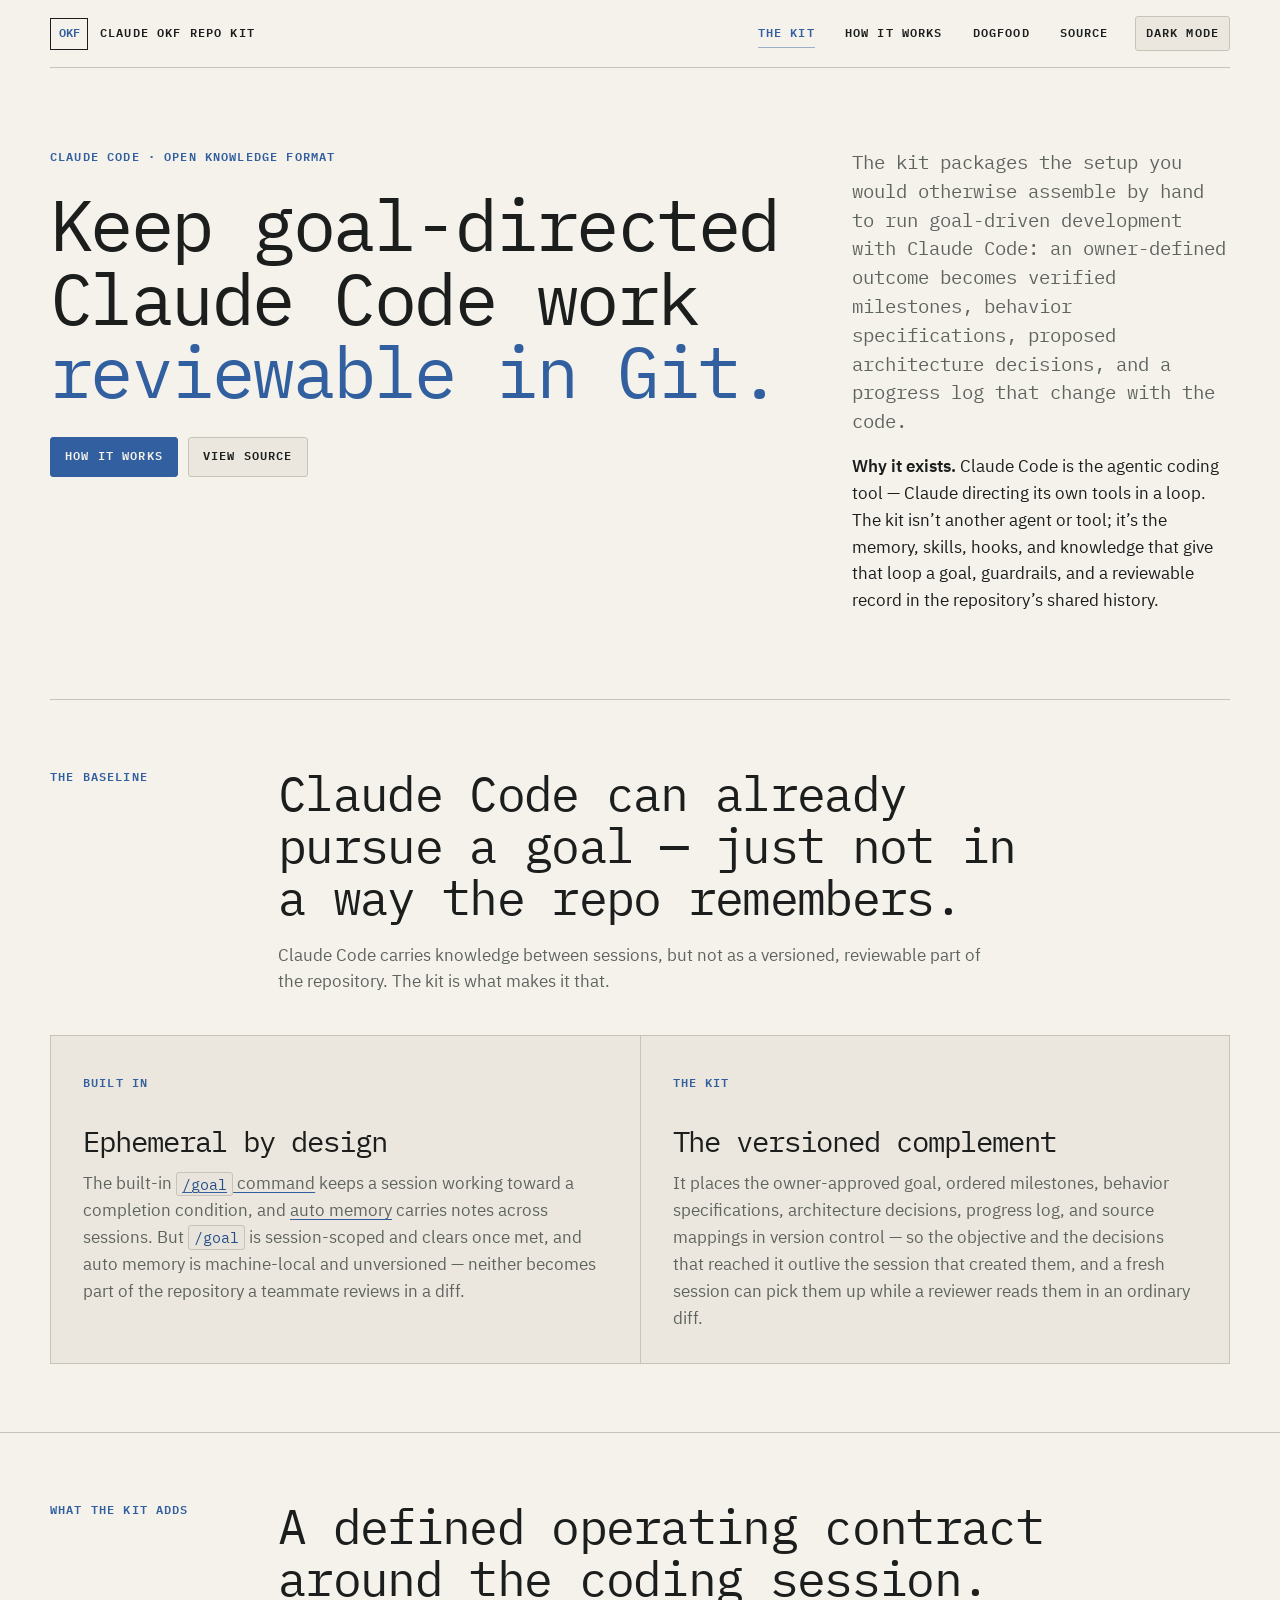
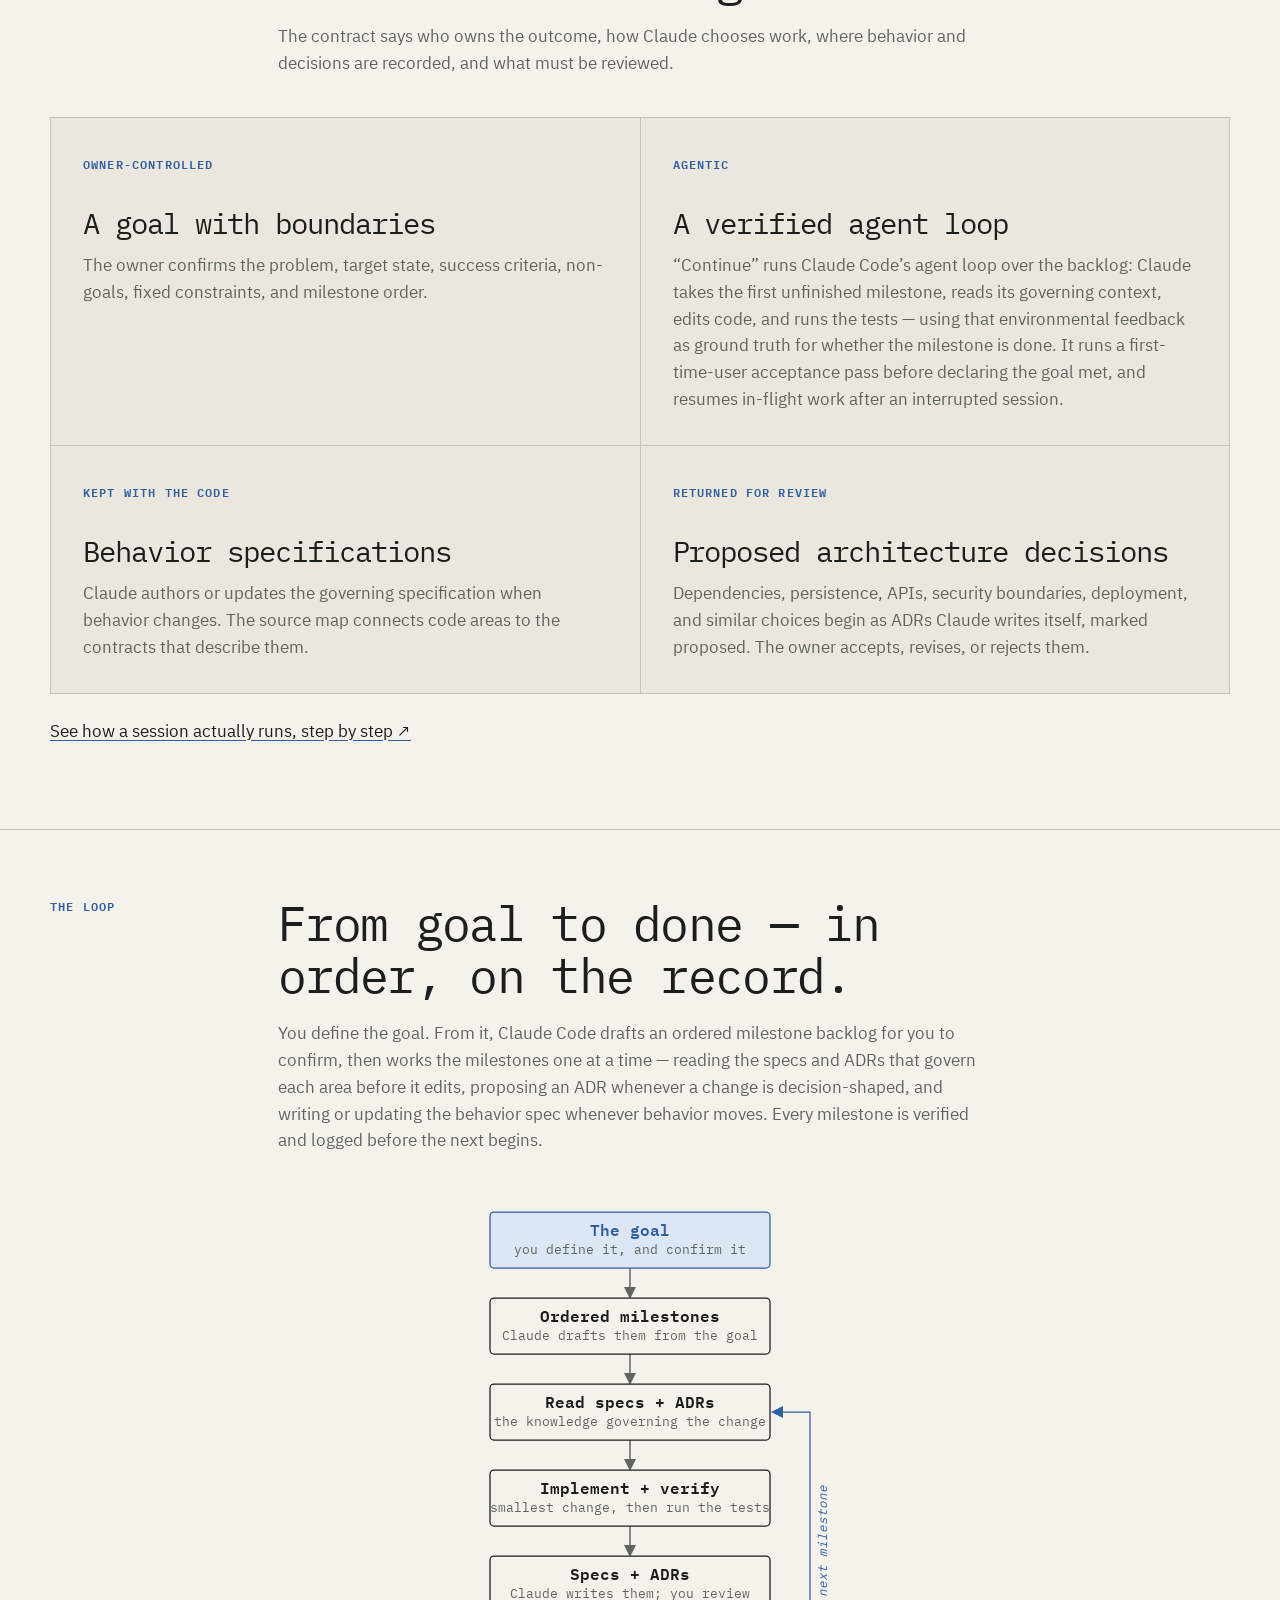
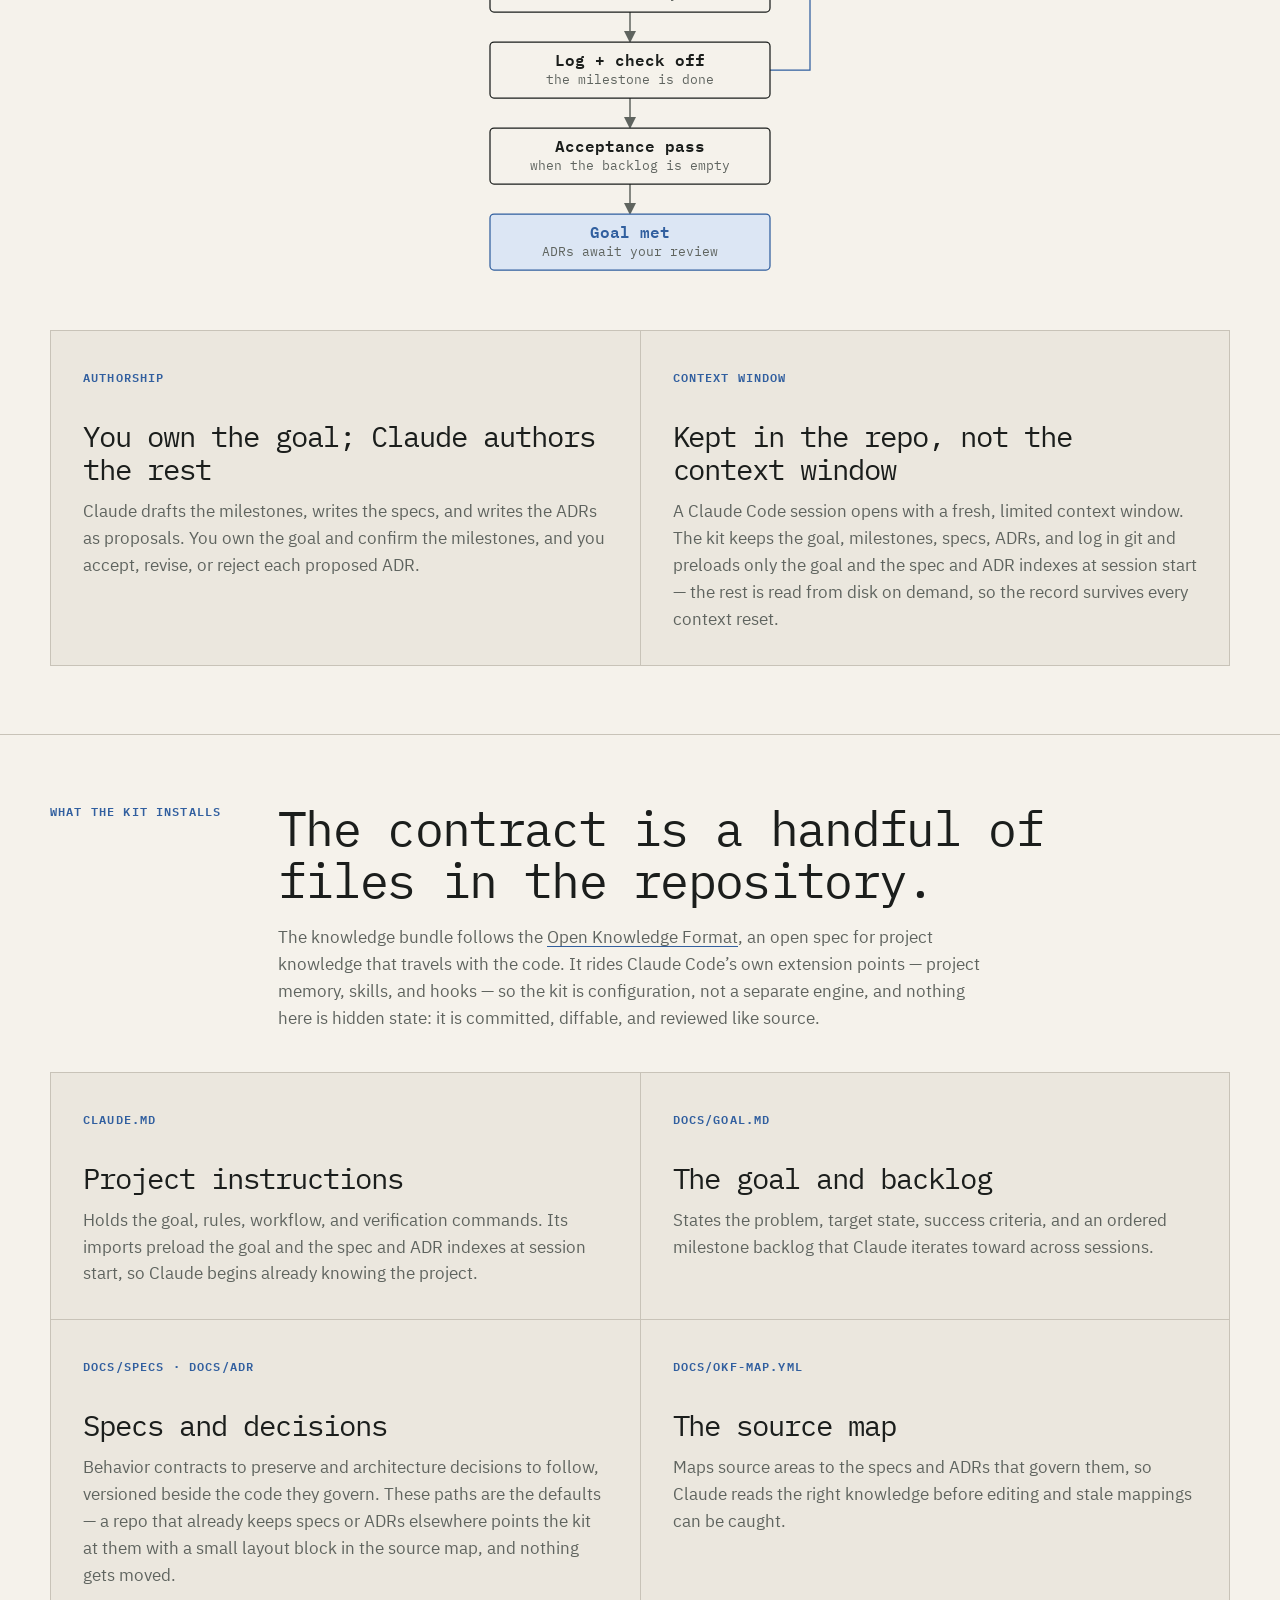
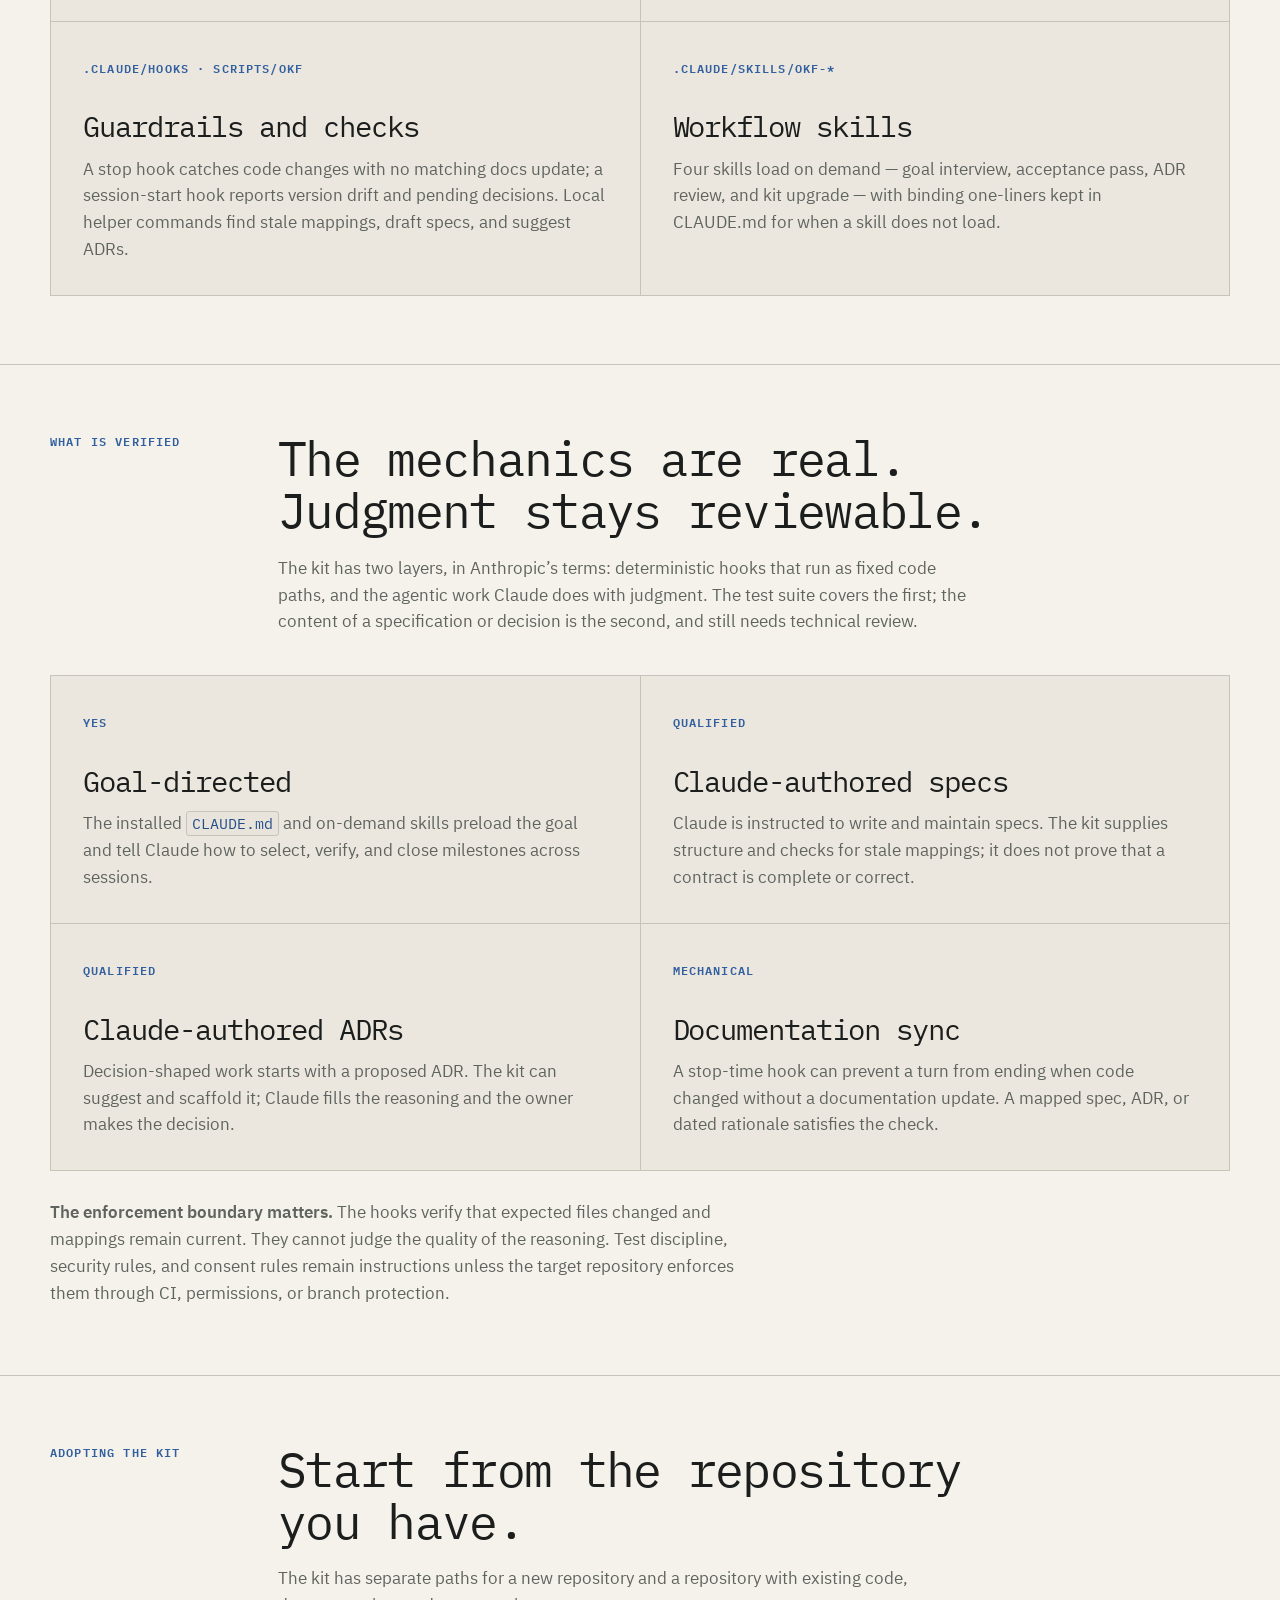
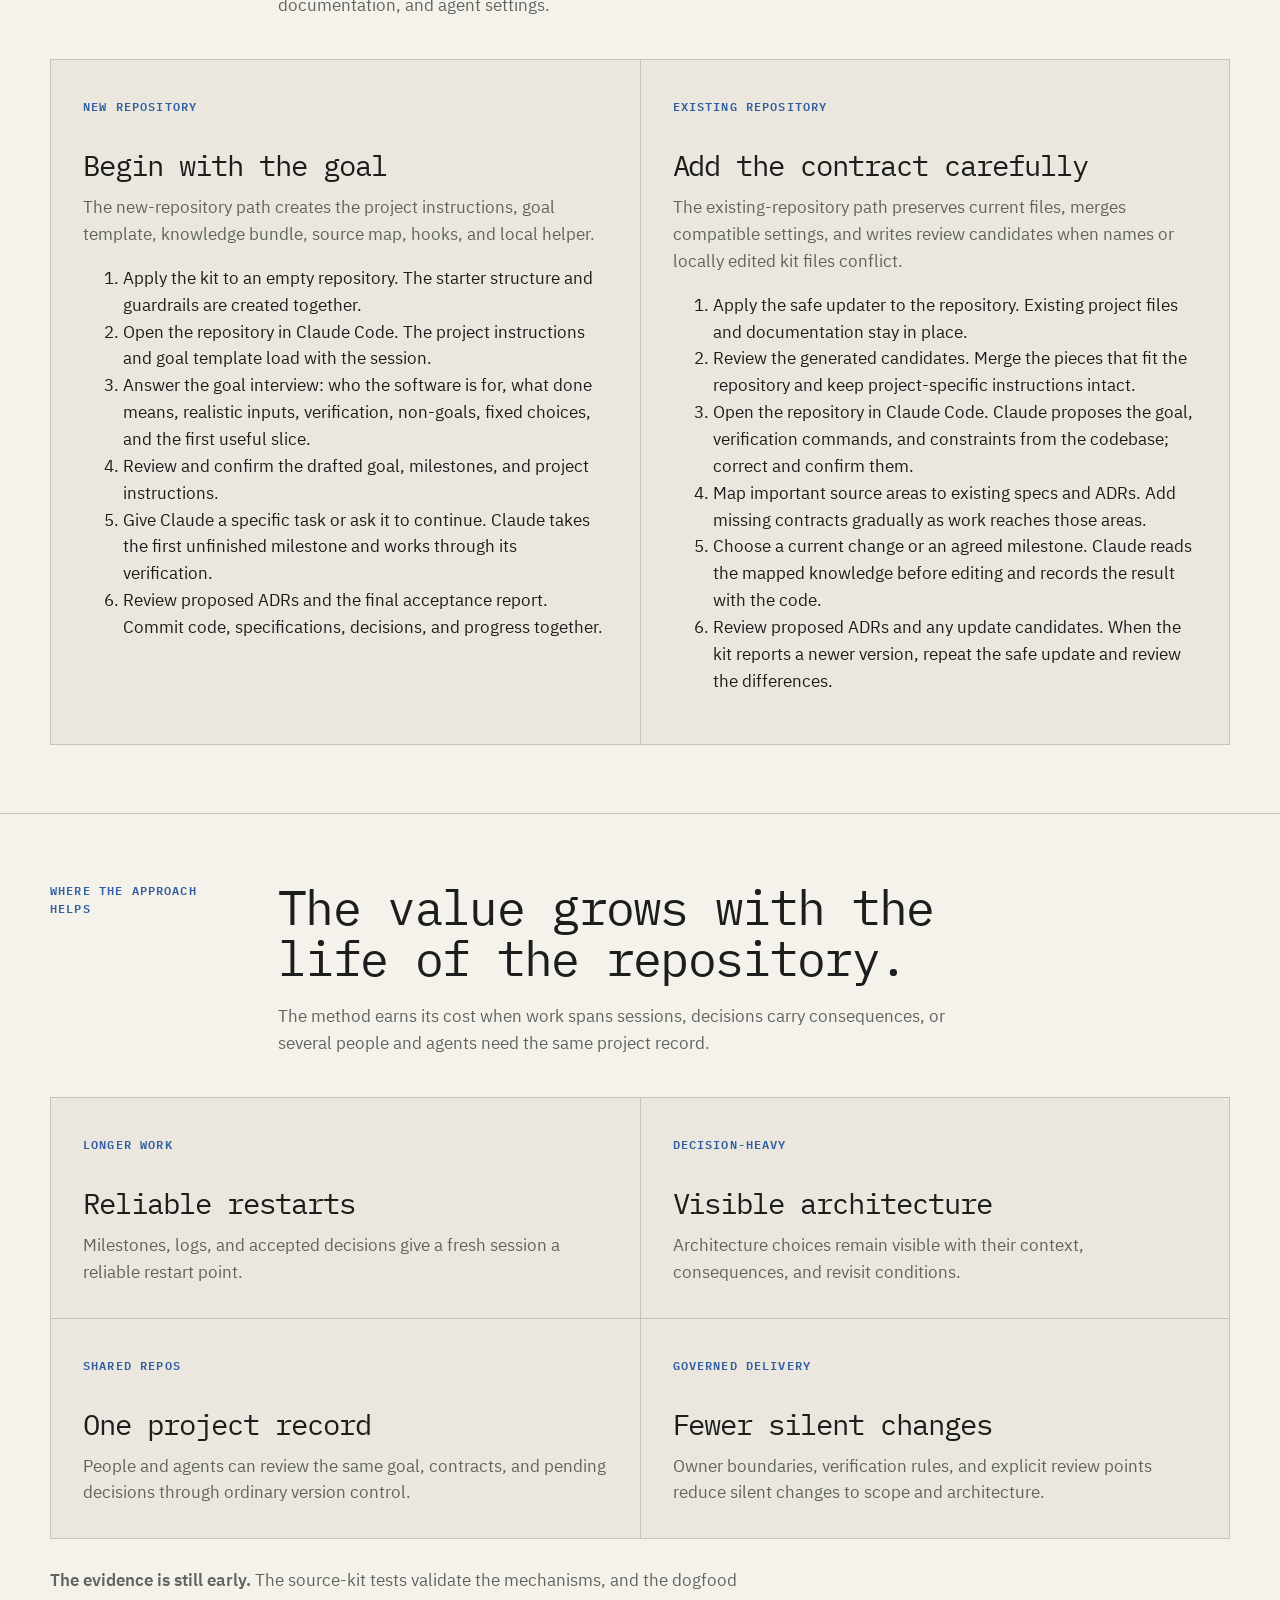
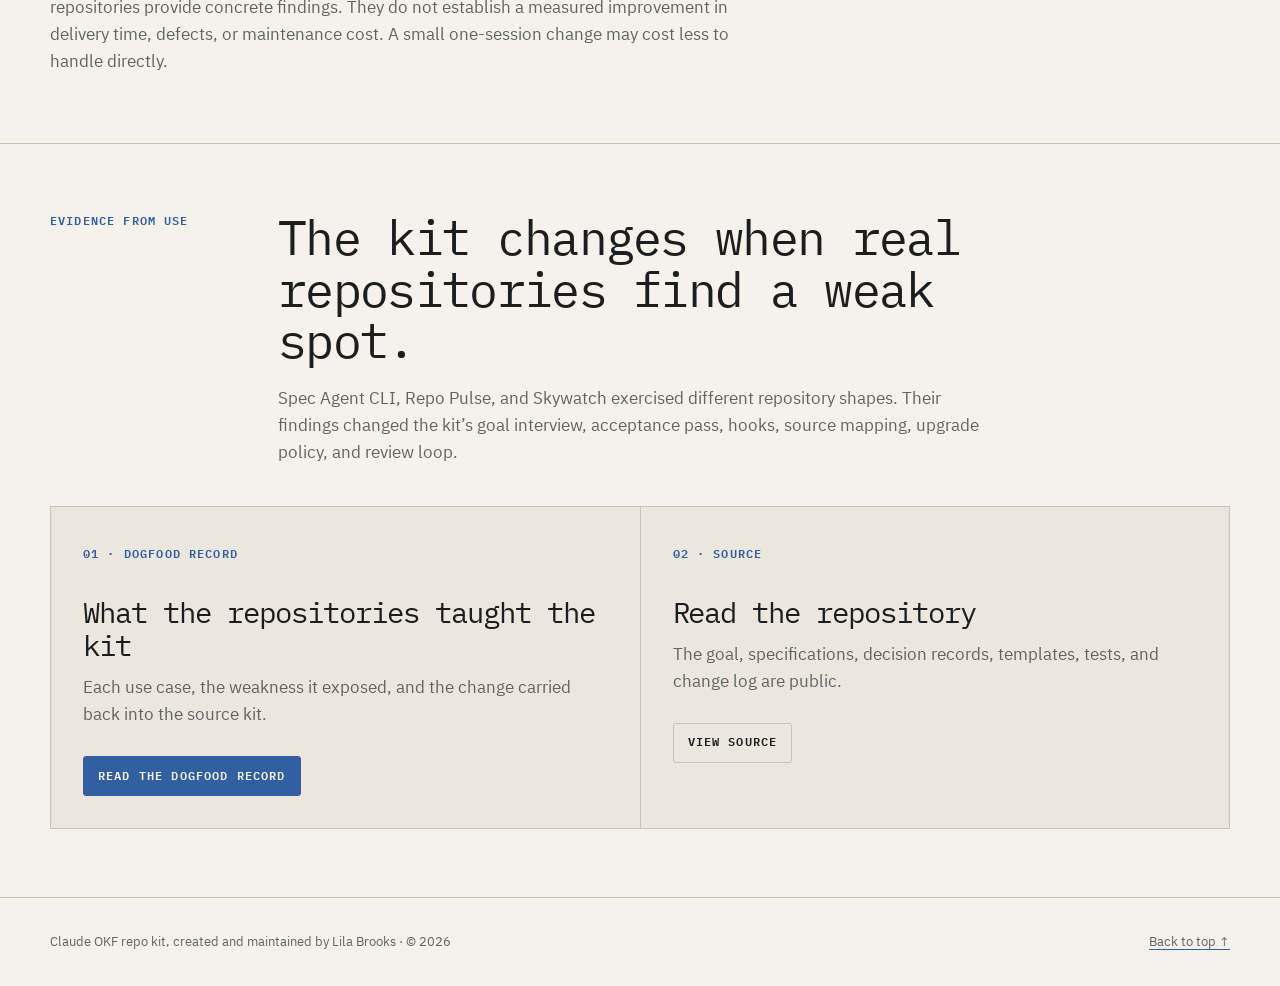
==== site/index.html @ ca5dad9b "Add brownfield layout tolerance and adoption (ADR 0018) Kit 0.2.0, from the AWS Alerting System dogf" ====
<!doctype html>
<html lang="en">
<head>
  <meta charset="utf-8">
  <meta name="viewport" content="width=device-width, initial-scale=1">
  <title>Claude OKF repo kit | Lila Brooks</title>
  <meta name="description" content="The Claude OKF repo kit, created by Lila Brooks, makes goal-directed and specification-governed AI-assisted development with Claude Code reviewable in Git.">
  <meta name="author" content="Lila Brooks">
  <link rel="canonical" href="https://lilabrooks.github.io/">
  <meta property="og:type" content="website">
  <meta property="og:site_name" content="Claude OKF repo kit">
  <meta property="og:title" content="Claude OKF repo kit | Lila Brooks">
  <meta property="og:description" content="Goal-directed and specification-governed AI-assisted development with Claude Code, made reviewable in Git.">
  <meta property="og:url" content="https://lilabrooks.github.io/">
  <meta property="og:image" content="https://lilabrooks.github.io/og.png">
  <meta property="og:image:type" content="image/png">
  <meta property="og:image:width" content="1200">
  <meta property="og:image:height" content="630">
  <meta property="og:image:alt" content="Claude OKF repo kit: Keep goal-directed Claude Code work reviewable in Git. Lila Brooks.">
  <meta name="twitter:card" content="summary_large_image">
  <meta name="twitter:title" content="Claude OKF repo kit | Lila Brooks">
  <meta name="twitter:description" content="Goal-directed and specification-governed AI-assisted development with Claude Code, made reviewable in Git.">
  <meta name="twitter:image" content="https://lilabrooks.github.io/og.png">
  <meta name="twitter:image:alt" content="Claude OKF repo kit: Keep goal-directed Claude Code work reviewable in Git. Lila Brooks.">
  <script type="application/ld+json">
  {
    "@context": "https://schema.org",
    "@graph": [
      {
        "@type": "Person",
        "@id": "https://lilabrooks.github.io/#lila-brooks",
        "name": "Lila Brooks",
        "url": "https://lilabrooks.github.io/",
        "sameAs": "https://github.com/lilabrooks"
      },
      {
        "@type": "WebSite",
        "@id": "https://lilabrooks.github.io/#website",
        "url": "https://lilabrooks.github.io/",
        "name": "Claude OKF repo kit",
        "description": "An explanation of the intent, mechanisms, and evidence behind the Claude OKF repo kit.",
        "author": { "@id": "https://lilabrooks.github.io/#lila-brooks" },
        "creator": { "@id": "https://lilabrooks.github.io/#lila-brooks" },
        "copyrightHolder": { "@id": "https://lilabrooks.github.io/#lila-brooks" },
        "inLanguage": "en"
      },
      {
        "@type": "WebPage",
        "@id": "https://lilabrooks.github.io/#webpage",
        "url": "https://lilabrooks.github.io/",
        "name": "Claude OKF repo kit | Lila Brooks",
        "description": "The Claude OKF repo kit makes goal-directed and specification-governed AI-assisted development with Claude Code reviewable in Git.",
        "isPartOf": { "@id": "https://lilabrooks.github.io/#website" },
        "mainEntity": { "@id": "https://lilabrooks.github.io/#claude-okf-repo-kit" },
        "author": { "@id": "https://lilabrooks.github.io/#lila-brooks" },
        "image": "https://lilabrooks.github.io/og.png",
        "inLanguage": "en"
      },
      {
        "@type": "SoftwareSourceCode",
        "@id": "https://lilabrooks.github.io/#claude-okf-repo-kit",
        "name": "Claude OKF repo kit",
        "description": "A repository kit that keeps goal-directed Claude Code work reviewable in Git through explicit outcomes, behavior specifications, proposed architecture decisions, verification, and a progress record.",
        "url": "https://lilabrooks.github.io/",
        "codeRepository": "https://github.com/lilabrooks/claude-okf-repo-kit",
        "mainEntityOfPage": { "@id": "https://lilabrooks.github.io/#webpage" },
        "author": { "@id": "https://lilabrooks.github.io/#lila-brooks" },
        "creator": { "@id": "https://lilabrooks.github.io/#lila-brooks" },
        "maintainer": { "@id": "https://lilabrooks.github.io/#lila-brooks" },
        "copyrightHolder": { "@id": "https://lilabrooks.github.io/#lila-brooks" },
        "keywords": [
          "Claude Code",
          "goal-directed software development",
          "behavior specifications",
          "architecture decision records",
          "AI-assisted software development",
          "Open Knowledge Format"
        ]
      }
    ]
  }
  </script>
  <link rel="icon" href="favicon.svg" type="image/svg+xml">
  <link rel="stylesheet" href="compact-theme.css">
  <script src="compact-theme.js" defer></script>
</head>
<body>
  <a class="compact-skip-link" href="#content">Skip to content</a>
  <header class="compact-header compact-shell">
    <a class="compact-brand" href="./" aria-label="Claude OKF repo kit, home">
      <span class="compact-brand-mark">OKF</span>
      <span>Claude OKF repo kit</span>
    </a>
    <div class="compact-header-actions">
      <nav class="compact-nav" aria-label="Primary navigation">
        <a href="./" aria-current="page">The kit</a>
        <a href="how-it-works/">How it works</a>
        <a href="dogfood/">Dogfood</a>
        <a href="https://github.com/lilabrooks/claude-okf-repo-kit">Source</a>
      </nav>
      <button class="compact-theme-toggle" type="button" data-theme-toggle hidden>Theme</button>
    </div>
  </header>

  <main id="content">
    <div class="compact-hero compact-shell">
      <div>
        <p class="compact-eyebrow">Claude Code · Open Knowledge Format</p>
        <h1 class="compact-title">Keep goal-directed Claude Code work <em>reviewable in Git.</em></h1>
        <div class="compact-actions">
          <a class="compact-button compact-button-primary" href="how-it-works/">How it works</a>
          <a class="compact-button" href="https://github.com/lilabrooks/claude-okf-repo-kit">View source</a>
        </div>
      </div>
      <div>
        <p class="compact-lede">The kit packages the setup you would otherwise assemble by hand to run goal-driven development with Claude Code: an owner-defined outcome becomes verified milestones, behavior specifications, proposed architecture decisions, and a progress log that change with the code.</p>
        <p><strong>Why it exists.</strong> Claude Code is the agentic coding tool — Claude directing its own tools in a loop. The kit isn’t another agent or tool; it’s the memory, skills, hooks, and knowledge that give that loop a goal, guardrails, and a reviewable record in the repository’s shared history.</p>
      </div>
    </div>

    <section class="compact-section" aria-labelledby="baseline-title">
      <div class="compact-shell">
        <div class="compact-section-head">
          <p class="compact-eyebrow">The baseline</p>
          <div>
            <h2 class="compact-section-title" id="baseline-title">Claude Code can already pursue a goal — just not in a way the repo remembers.</h2>
            <p class="compact-section-copy">Claude Code carries knowledge between sessions, but not as a versioned, reviewable part of the repository. The kit is what makes it that.</p>
          </div>
        </div>
        <div class="compact-grid">
          <article class="compact-card">
            <span class="compact-tag">Built in</span>
            <h3 class="compact-card-title">Ephemeral by design</h3>
            <p>The built-in <a href="https://code.claude.com/docs/en/goal"><code>/goal</code> command</a> keeps a session working toward a completion condition, and <a href="https://code.claude.com/docs/en/memory">auto memory</a> carries notes across sessions. But <code>/goal</code> is session-scoped and clears once met, and auto memory is machine-local and unversioned — neither becomes part of the repository a teammate reviews in a diff.</p>
          </article>
          <article class="compact-card">
            <span class="compact-tag">The kit</span>
            <h3 class="compact-card-title">The versioned complement</h3>
            <p>It places the owner-approved goal, ordered milestones, behavior specifications, architecture decisions, progress log, and source mappings in version control — so the objective and the decisions that reached it outlive the session that created them, and a fresh session can pick them up while a reviewer reads them in an ordinary diff.</p>
          </article>
        </div>
      </div>
    </section>

    <section class="compact-section" aria-labelledby="contract-title">
      <div class="compact-shell">
        <div class="compact-section-head">
          <p class="compact-eyebrow">What the kit adds</p>
          <div>
            <h2 class="compact-section-title" id="contract-title">A defined operating contract around the coding session.</h2>
            <p class="compact-section-copy">The contract says who owns the outcome, how Claude chooses work, where behavior and decisions are recorded, and what must be reviewed.</p>
          </div>
        </div>
        <div class="compact-grid">
          <article class="compact-card">
            <span class="compact-tag">Owner-controlled</span>
            <h3 class="compact-card-title">A goal with boundaries</h3>
            <p>The owner confirms the problem, target state, success criteria, non-goals, fixed constraints, and milestone order.</p>
          </article>
          <article class="compact-card">
            <span class="compact-tag">Agentic</span>
            <h3 class="compact-card-title">A verified agent loop</h3>
            <p>“Continue” runs Claude Code’s agent loop over the backlog: Claude takes the first unfinished milestone, reads its governing context, edits code, and runs the tests — using that environmental feedback as ground truth for whether the milestone is done. It runs a first-time-user acceptance pass before declaring the goal met, and resumes in-flight work after an interrupted session.</p>
          </article>
          <article class="compact-card">
            <span class="compact-tag">Kept with the code</span>
            <h3 class="compact-card-title">Behavior specifications</h3>
            <p>Claude authors or updates the governing specification when behavior changes. The source map connects code areas to the contracts that describe them.</p>
          </article>
          <article class="compact-card">
            <span class="compact-tag">Returned for review</span>
            <h3 class="compact-card-title">Proposed architecture decisions</h3>
            <p>Dependencies, persistence, APIs, security boundaries, deployment, and similar choices begin as ADRs Claude writes itself, marked proposed. The owner accepts, revises, or rejects them.</p>
          </article>
        </div>
        <p style="margin-top:24px;"><a href="how-it-works/">See how a session actually runs, step by step ↗</a></p>
      </div>
    </section>

    <section class="compact-section" aria-labelledby="flow-title">
      <div class="compact-shell">
        <div class="compact-section-head">
          <p class="compact-eyebrow">The loop</p>
          <div>
            <h2 class="compact-section-title" id="flow-title">From goal to done — in order, on the record.</h2>
            <p class="compact-section-copy">You define the goal. From it, Claude Code drafts an ordered milestone backlog for you to confirm, then works the milestones one at a time — reading the specs and ADRs that govern each area before it edits, proposing an ADR whenever a change is decision-shaped, and writing or updating the behavior spec whenever behavior moves. Every milestone is verified and logged before the next begins.</p>
          </div>
        </div>
        <figure style="max-width:600px;margin:0 auto;overflow-x:auto;">
          <svg viewBox="0 0 600 700" role="img" aria-labelledby="flow-svg-title flow-svg-desc" style="width:100%;height:auto;display:block;">
            <title id="flow-svg-title">The kit's goal-to-done loop</title>
            <desc id="flow-svg-desc">The owner defines the goal; Claude Code drafts ordered milestones, then loops per milestone — read the governing specs and ADRs, implement and verify, update specs and propose ADRs, log and check off — repeating until the backlog is empty, then runs an acceptance pass and reports the goal met with proposed ADRs listed for review.</desc>
            <style>
              .fl-n { fill: var(--compact-bg); stroke: var(--compact-text); stroke-width: 1.25; }
              .fl-a { fill: var(--compact-accent-soft); stroke: var(--compact-accent); stroke-width: 1.25; }
              .fl-t { fill: var(--compact-text); font-family: var(--compact-mono); font-size: 16px; font-weight: 600; text-anchor: middle; }
              .fl-ta { fill: var(--compact-accent); font-family: var(--compact-mono); font-size: 16px; font-weight: 600; text-anchor: middle; }
              .fl-s { fill: var(--compact-muted); font-family: var(--compact-mono); font-size: 12.5px; text-anchor: middle; }
              .fl-ar { stroke: var(--compact-muted); stroke-width: 1.5; fill: none; }
              .fl-lp { stroke: var(--compact-accent); stroke-width: 1.25; fill: none; }
              .fl-ll { fill: var(--compact-accent); font-family: var(--compact-mono); font-size: 12.5px; font-style: italic; text-anchor: middle; }
            </style>
            <defs>
              <marker id="fl-ah" markerUnits="userSpaceOnUse" markerWidth="12" markerHeight="12" refX="9" refY="6" orient="auto"><path d="M0,0 L12,6 L0,12 Z" fill="var(--compact-muted)"/></marker>
              <marker id="fl-ahc" markerUnits="userSpaceOnUse" markerWidth="12" markerHeight="12" refX="9" refY="6" orient="auto"><path d="M0,0 L12,6 L0,12 Z" fill="var(--compact-accent)"/></marker>
            </defs>
            <line class="fl-ar" x1="290" y1="74" x2="290" y2="102" marker-end="url(#fl-ah)"/>
            <line class="fl-ar" x1="290" y1="160" x2="290" y2="188" marker-end="url(#fl-ah)"/>
            <line class="fl-ar" x1="290" y1="246" x2="290" y2="274" marker-end="url(#fl-ah)"/>
            <line class="fl-ar" x1="290" y1="332" x2="290" y2="360" marker-end="url(#fl-ah)"/>
            <line class="fl-ar" x1="290" y1="418" x2="290" y2="446" marker-end="url(#fl-ah)"/>
            <line class="fl-ar" x1="290" y1="504" x2="290" y2="532" marker-end="url(#fl-ah)"/>
            <line class="fl-ar" x1="290" y1="590" x2="290" y2="618" marker-end="url(#fl-ah)"/>
            <path class="fl-lp" d="M430,476 H470 V218 H434" marker-end="url(#fl-ahc)"/>
            <text class="fl-ll" x="487" y="347" transform="rotate(-90 487 347)">next milestone</text>
            <rect class="fl-a" x="150" y="18" width="280" height="56" rx="4"/>
            <text class="fl-ta" x="290" y="42">The goal</text>
            <text class="fl-s" x="290" y="60">you define it, and confirm it</text>
            <rect class="fl-n" x="150" y="104" width="280" height="56" rx="4"/>
            <text class="fl-t" x="290" y="128">Ordered milestones</text>
            <text class="fl-s" x="290" y="146">Claude drafts them from the goal</text>
            <rect class="fl-n" x="150" y="190" width="280" height="56" rx="4"/>
            <text class="fl-t" x="290" y="214">Read specs + ADRs</text>
            <text class="fl-s" x="290" y="232">the knowledge governing the change</text>
            <rect class="fl-n" x="150" y="276" width="280" height="56" rx="4"/>
            <text class="fl-t" x="290" y="300">Implement + verify</text>
            <text class="fl-s" x="290" y="318">smallest change, then run the tests</text>
            <rect class="fl-n" x="150" y="362" width="280" height="56" rx="4"/>
            <text class="fl-t" x="290" y="386">Specs + ADRs</text>
            <text class="fl-s" x="290" y="404">Claude writes them; you review</text>
            <rect class="fl-n" x="150" y="448" width="280" height="56" rx="4"/>
            <text class="fl-t" x="290" y="472">Log + check off</text>
            <text class="fl-s" x="290" y="490">the milestone is done</text>
            <rect class="fl-n" x="150" y="534" width="280" height="56" rx="4"/>
            <text class="fl-t" x="290" y="558">Acceptance pass</text>
            <text class="fl-s" x="290" y="576">when the backlog is empty</text>
            <rect class="fl-a" x="150" y="620" width="280" height="56" rx="4"/>
            <text class="fl-ta" x="290" y="644">Goal met</text>
            <text class="fl-s" x="290" y="662">ADRs await your review</text>
          </svg>
        </figure>
        <div class="compact-grid" style="margin-top:36px;">
          <article class="compact-card">
            <span class="compact-tag">Authorship</span>
            <h3 class="compact-card-title">You own the goal; Claude authors the rest</h3>
            <p>Claude drafts the milestones, writes the specs, and writes the ADRs as proposals. You own the goal and confirm the milestones, and you accept, revise, or reject each proposed ADR.</p>
          </article>
          <article class="compact-card">
            <span class="compact-tag">Context window</span>
            <h3 class="compact-card-title">Kept in the repo, not the context window</h3>
            <p>A Claude Code session opens with a fresh, limited context window. The kit keeps the goal, milestones, specs, ADRs, and log in git and preloads only the goal and the spec and ADR indexes at session start — the rest is read from disk on demand, so the record survives every context reset.</p>
          </article>
        </div>
      </div>
    </section>

    <section class="compact-section" aria-labelledby="artifacts-title">
      <div class="compact-shell">
        <div class="compact-section-head">
          <p class="compact-eyebrow">What the kit installs</p>
          <div>
            <h2 class="compact-section-title" id="artifacts-title">The contract is a handful of files in the repository.</h2>
            <p class="compact-section-copy">The knowledge bundle follows the <a href="https://github.com/GoogleCloudPlatform/knowledge-catalog/blob/main/okf/SPEC.md">Open Knowledge Format</a>, an open spec for project knowledge that travels with the code. It rides Claude Code’s own extension points — project memory, skills, and hooks — so the kit is configuration, not a separate engine, and nothing here is hidden state: it is committed, diffable, and reviewed like source.</p>
          </div>
        </div>
        <div class="compact-grid">
          <article class="compact-card">
            <span class="compact-tag">CLAUDE.md</span>
            <h3 class="compact-card-title">Project instructions</h3>
            <p>Holds the goal, rules, workflow, and verification commands. Its imports preload the goal and the spec and ADR indexes at session start, so Claude begins already knowing the project.</p>
          </article>
          <article class="compact-card">
            <span class="compact-tag">docs/GOAL.md</span>
            <h3 class="compact-card-title">The goal and backlog</h3>
            <p>States the problem, target state, success criteria, and an ordered milestone backlog that Claude iterates toward across sessions.</p>
          </article>
          <article class="compact-card">
            <span class="compact-tag">docs/specs · docs/adr</span>
            <h3 class="compact-card-title">Specs and decisions</h3>
            <p>Behavior contracts to preserve and architecture decisions to follow, versioned beside the code they govern. These paths are the defaults — a repo that already keeps specs or ADRs elsewhere points the kit at them with a small layout block in the source map, and nothing gets moved.</p>
          </article>
          <article class="compact-card">
            <span class="compact-tag">docs/okf-map.yml</span>
            <h3 class="compact-card-title">The source map</h3>
            <p>Maps source areas to the specs and ADRs that govern them, so Claude reads the right knowledge before editing and stale mappings can be caught.</p>
          </article>
          <article class="compact-card">
            <span class="compact-tag">.claude/hooks · scripts/okf</span>
            <h3 class="compact-card-title">Guardrails and checks</h3>
            <p>A stop hook catches code changes with no matching docs update; a session-start hook reports version drift and pending decisions. Local helper commands find stale mappings, draft specs, and suggest ADRs.</p>
          </article>
          <article class="compact-card">
            <span class="compact-tag">.claude/skills/okf-*</span>
            <h3 class="compact-card-title">Workflow skills</h3>
            <p>Four skills load on demand — goal interview, acceptance pass, ADR review, and kit upgrade — with binding one-liners kept in CLAUDE.md for when a skill does not load.</p>
          </article>
        </div>
      </div>
    </section>

    <section class="compact-section" aria-labelledby="truth-title">
      <div class="compact-shell">
        <div class="compact-section-head">
          <p class="compact-eyebrow">What is verified</p>
          <div>
            <h2 class="compact-section-title" id="truth-title">The mechanics are real. Judgment stays reviewable.</h2>
            <p class="compact-section-copy">The kit has two layers, in Anthropic’s terms: deterministic hooks that run as fixed code paths, and the agentic work Claude does with judgment. The test suite covers the first; the content of a specification or decision is the second, and still needs technical review.</p>
          </div>
        </div>
        <div class="compact-grid">
          <article class="compact-card">
            <span class="compact-tag">Yes</span>
            <h3 class="compact-card-title">Goal-directed</h3>
            <p>The installed <code>CLAUDE.md</code> and on-demand skills preload the goal and tell Claude how to select, verify, and close milestones across sessions.</p>
          </article>
          <article class="compact-card">
            <span class="compact-tag">Qualified</span>
            <h3 class="compact-card-title">Claude-authored specs</h3>
            <p>Claude is instructed to write and maintain specs. The kit supplies structure and checks for stale mappings; it does not prove that a contract is complete or correct.</p>
          </article>
          <article class="compact-card">
            <span class="compact-tag">Qualified</span>
            <h3 class="compact-card-title">Claude-authored ADRs</h3>
            <p>Decision-shaped work starts with a proposed ADR. The kit can suggest and scaffold it; Claude fills the reasoning and the owner makes the decision.</p>
          </article>
          <article class="compact-card">
            <span class="compact-tag">Mechanical</span>
            <h3 class="compact-card-title">Documentation sync</h3>
            <p>A stop-time hook can prevent a turn from ending when code changed without a documentation update. A mapped spec, ADR, or dated rationale satisfies the check.</p>
          </article>
        </div>
        <p class="compact-section-copy" style="margin-top:28px;"><strong>The enforcement boundary matters.</strong> The hooks verify that expected files changed and mappings remain current. They cannot judge the quality of the reasoning. Test discipline, security rules, and consent rules remain instructions unless the target repository enforces them through CI, permissions, or branch protection.</p>
      </div>
    </section>

    <section class="compact-section" aria-labelledby="adopt-title">
      <div class="compact-shell">
        <div class="compact-section-head">
          <p class="compact-eyebrow">Adopting the kit</p>
          <div>
            <h2 class="compact-section-title" id="adopt-title">Start from the repository you have.</h2>
            <p class="compact-section-copy">The kit has separate paths for a new repository and a repository with existing code, documentation, and agent settings.</p>
          </div>
        </div>
        <div class="compact-grid">
          <article class="compact-card">
            <span class="compact-tag">New repository</span>
            <h3 class="compact-card-title">Begin with the goal</h3>
            <p>The new-repository path creates the project instructions, goal template, knowledge bundle, source map, hooks, and local helper.</p>
            <ol>
              <li>Apply the kit to an empty repository. The starter structure and guardrails are created together.</li>
              <li>Open the repository in Claude Code. The project instructions and goal template load with the session.</li>
              <li>Answer the goal interview: who the software is for, what done means, realistic inputs, verification, non-goals, fixed choices, and the first useful slice.</li>
              <li>Review and confirm the drafted goal, milestones, and project instructions.</li>
              <li>Give Claude a specific task or ask it to continue. Claude takes the first unfinished milestone and works through its verification.</li>
              <li>Review proposed ADRs and the final acceptance report. Commit code, specifications, decisions, and progress together.</li>
            </ol>
          </article>
          <article class="compact-card">
            <span class="compact-tag">Existing repository</span>
            <h3 class="compact-card-title">Add the contract carefully</h3>
            <p>The existing-repository path preserves current files, merges compatible settings, and writes review candidates when names or locally edited kit files conflict.</p>
            <ol>
              <li>Apply the safe updater to the repository. Existing project files and documentation stay in place.</li>
              <li>Review the generated candidates. Merge the pieces that fit the repository and keep project-specific instructions intact.</li>
              <li>Open the repository in Claude Code. Claude proposes the goal, verification commands, and constraints from the codebase; correct and confirm them.</li>
              <li>Map important source areas to existing specs and ADRs. Add missing contracts gradually as work reaches those areas.</li>
              <li>Choose a current change or an agreed milestone. Claude reads the mapped knowledge before editing and records the result with the code.</li>
              <li>Review proposed ADRs and any update candidates. When the kit reports a newer version, repeat the safe update and review the differences.</li>
            </ol>
          </article>
        </div>
      </div>
    </section>

    <section class="compact-section" aria-labelledby="fit-title">
      <div class="compact-shell">
        <div class="compact-section-head">
          <p class="compact-eyebrow">Where the approach helps</p>
          <div>
            <h2 class="compact-section-title" id="fit-title">The value grows with the life of the repository.</h2>
            <p class="compact-section-copy">The method earns its cost when work spans sessions, decisions carry consequences, or several people and agents need the same project record.</p>
          </div>
        </div>
        <div class="compact-grid">
          <article class="compact-card">
            <span class="compact-tag">Longer work</span>
            <h3 class="compact-card-title">Reliable restarts</h3>
            <p>Milestones, logs, and accepted decisions give a fresh session a reliable restart point.</p>
          </article>
          <article class="compact-card">
            <span class="compact-tag">Decision-heavy</span>
            <h3 class="compact-card-title">Visible architecture</h3>
            <p>Architecture choices remain visible with their context, consequences, and revisit conditions.</p>
          </article>
          <article class="compact-card">
            <span class="compact-tag">Shared repos</span>
            <h3 class="compact-card-title">One project record</h3>
            <p>People and agents can review the same goal, contracts, and pending decisions through ordinary version control.</p>
          </article>
          <article class="compact-card">
            <span class="compact-tag">Governed delivery</span>
            <h3 class="compact-card-title">Fewer silent changes</h3>
            <p>Owner boundaries, verification rules, and explicit review points reduce silent changes to scope and architecture.</p>
          </article>
        </div>
        <p class="compact-section-copy" style="margin-top:28px;"><strong>The evidence is still early.</strong> The source-kit tests validate the mechanisms, and the dogfood repositories provide concrete findings. They do not establish a measured improvement in delivery time, defects, or maintenance cost. A small one-session change may cost less to handle directly.</p>
      </div>
    </section>

    <section class="compact-section" aria-labelledby="evidence-title">
      <div class="compact-shell">
        <div class="compact-section-head">
          <p class="compact-eyebrow">Evidence from use</p>
          <div>
            <h2 class="compact-section-title" id="evidence-title">The kit changes when real repositories find a weak spot.</h2>
            <p class="compact-section-copy">Spec Agent CLI, Repo Pulse, and Skywatch exercised different repository shapes. Their findings changed the kit’s goal interview, acceptance pass, hooks, source mapping, upgrade policy, and review loop.</p>
          </div>
        </div>
        <div class="compact-grid">
          <article class="compact-card">
            <span class="compact-tag">01 · Dogfood record</span>
            <h3 class="compact-card-title">What the repositories taught the kit</h3>
            <p>Each use case, the weakness it exposed, and the change carried back into the source kit.</p>
            <div class="compact-actions"><a class="compact-button compact-button-primary" href="dogfood/">Read the dogfood record</a></div>
          </article>
          <article class="compact-card">
            <span class="compact-tag">02 · Source</span>
            <h3 class="compact-card-title">Read the repository</h3>
            <p>The goal, specifications, decision records, templates, tests, and change log are public.</p>
            <div class="compact-actions"><a class="compact-button" href="https://github.com/lilabrooks/claude-okf-repo-kit">View source</a></div>
          </article>
        </div>
      </div>
    </section>
  </main>

  <footer class="compact-footer compact-shell">
    <span>Claude OKF repo kit, created and maintained by Lila Brooks · © 2026</span>
    <a href="#content">Back to top ↑</a>
  </footer>
</body>
</html>
---- site/compact-theme.css ----
/*
 * Compact Theme — Copyright (c) 2026 Lila Brooks
 * SPDX-License-Identifier: BSD-2-Clause
 */

@font-face {
  font-family: "IBM Plex Sans";
  font-style: normal;
  font-weight: 400;
  font-display: swap;
  src: url("./fonts/IBMPlexSans-Regular.woff2") format("woff2");
}

@font-face {
  font-family: "IBM Plex Sans";
  font-style: normal;
  font-weight: 600;
  font-display: swap;
  src: url("./fonts/IBMPlexSans-SemiBold.woff2") format("woff2");
}

@font-face {
  font-family: "IBM Plex Mono";
  font-style: normal;
  font-weight: 400;
  font-display: swap;
  src: url("./fonts/IBMPlexMono-Regular.woff2") format("woff2");
}

@font-face {
  font-family: "IBM Plex Mono";
  font-style: normal;
  font-weight: 600;
  font-display: swap;
  src: url("./fonts/IBMPlexMono-SemiBold.woff2") format("woff2");
}

:root,
[data-theme="dark"] {
  color-scheme: dark;
  --compact-bg: #111312;
  --compact-panel: #181b1a;
  --compact-text: #e8e5dd;
  --compact-muted: #aaa79e;
  --compact-rule: #343735;
  --compact-accent: #82afff;
  --compact-accent-soft: #182942;
  --compact-inline-bg: #181b1a;
  --compact-inline-code: #bcd2ff;
  --compact-code-bg: #0c0e0d;
  --compact-code-bar: #202421;
  --compact-code-border: #3c4340;
  --compact-code-text: #d9e1dc;
  --compact-code-muted: #8c9690;
  --compact-sans: "IBM Plex Sans", "Helvetica Neue", Arial, sans-serif;
  --compact-mono: "IBM Plex Mono", "SFMono-Regular", Consolas, monospace;
  --compact-content-width: clamp(1180px, 70vw, 1360px);
}

@media (prefers-color-scheme: light) {
  :root:not([data-theme]) {
    color-scheme: light;
    --compact-bg: #f5f2eb;
    --compact-panel: #ebe7de;
    --compact-text: #1b1e1c;
    --compact-muted: #5f645f;
    --compact-rule: #c8c3b8;
    --compact-accent: #315f9f;
    --compact-accent-soft: #dce6f4;
    --compact-inline-bg: #e8e4db;
    --compact-inline-code: #234e88;
  }
}

[data-theme="light"] {
  color-scheme: light;
  --compact-bg: #f5f2eb;
  --compact-panel: #ebe7de;
  --compact-text: #1b1e1c;
  --compact-muted: #5f645f;
  --compact-rule: #c8c3b8;
  --compact-accent: #315f9f;
  --compact-accent-soft: #dce6f4;
  --compact-inline-bg: #e8e4db;
  --compact-inline-code: #234e88;
}

*,
*::before,
*::after {
  box-sizing: border-box;
}

html {
  scroll-behavior: smooth;
}

body {
  margin: 0;
  background: var(--compact-bg);
  color: var(--compact-text);
  font-family: var(--compact-sans);
  font-size: 17px;
  line-height: 1.58;
  text-rendering: optimizeLegibility;
  transition: background-color 160ms ease, color 160ms ease;
}

a {
  color: inherit;
  text-decoration-color: var(--compact-accent);
  text-underline-offset: 0.2em;
  transition: color 160ms ease, text-decoration-color 160ms ease, text-underline-offset 160ms ease;
}

a:hover,
a:focus-visible {
  color: var(--compact-accent);
  text-decoration-color: currentColor;
  text-underline-offset: 0.32em;
}

img,
svg,
video {
  display: block;
  max-width: 100%;
}

button,
input,
textarea,
select {
  font: inherit;
}

::selection {
  background: var(--compact-accent);
  color: var(--compact-bg);
}

:focus-visible {
  outline: 2px solid var(--compact-accent);
  outline-offset: 4px;
}

.compact-shell {
  width: min(calc(100% - 48px), var(--compact-content-width));
  margin-inline: auto;
}

.compact-header {
  min-height: 68px;
  display: flex;
  align-items: center;
  justify-content: space-between;
  gap: 24px;
  border-bottom: 1px solid var(--compact-rule);
}

.compact-brand,
.compact-nav,
.compact-eyebrow,
.compact-tag,
.compact-button,
.compact-theme-toggle,
.compact-code-label,
.compact-copy-button {
  font-family: var(--compact-mono);
  font-size: 0.72rem;
  font-weight: 600;
  letter-spacing: 0.1em;
  text-transform: uppercase;
}

.compact-brand {
  display: inline-flex;
  align-items: center;
  gap: 12px;
  text-decoration: none;
}

.compact-brand-mark {
  min-width: 38px;
  height: 32px;
  display: grid;
  place-items: center;
  border: 1px solid var(--compact-text);
  color: var(--compact-accent);
  letter-spacing: 0;
  transition: background-color 160ms ease, border-color 160ms ease, transform 160ms ease;
}

.compact-brand:hover .compact-brand-mark,
.compact-brand:focus-visible .compact-brand-mark {
  border-color: var(--compact-accent);
  background: var(--compact-accent-soft);
  transform: translateY(-1px);
}

.compact-header-actions,
.compact-nav {
  display: flex;
  align-items: center;
}

.compact-header-actions {
  gap: 26px;
}

.compact-nav {
  gap: clamp(16px, 2.5vw, 30px);
}

.compact-nav a {
  position: relative;
  padding-block: 6px;
  text-decoration: none;
}

.compact-nav a::after {
  position: absolute;
  right: 0;
  bottom: 1px;
  left: 0;
  height: 1px;
  background: var(--compact-accent);
  content: "";
  opacity: 0.8;
  transform: scaleX(0);
  transform-origin: right;
  transition: transform 180ms ease;
}

.compact-nav a:hover,
.compact-nav a:focus-visible,
.compact-nav a[aria-current="page"] {
  color: var(--compact-accent);
}

.compact-nav a:hover::after,
.compact-nav a:focus-visible::after,
.compact-nav a[aria-current="page"]::after {
  transform: scaleX(1);
  transform-origin: left;
}

.compact-nav a[aria-current="page"]::after {
  opacity: 0.45;
}

.compact-theme-toggle,
.compact-copy-button,
.compact-button {
  border: 1px solid var(--compact-rule);
  border-radius: 3px;
  background: var(--compact-panel);
  color: var(--compact-text);
  cursor: pointer;
  text-decoration: none;
}

.compact-theme-toggle {
  min-width: 92px;
  padding: 7px 10px;
}

.compact-theme-toggle:hover,
.compact-theme-toggle:focus-visible,
.compact-button:hover,
.compact-button:focus-visible {
  border-color: var(--compact-accent);
  color: var(--compact-accent);
}

.compact-hero {
  display: grid;
  grid-template-columns: minmax(0, 1.45fr) minmax(280px, 0.75fr);
  gap: clamp(40px, 6vw, 72px);
  padding-block: clamp(56px, 7vw, 80px) clamp(48px, 6vw, 68px);
  border-bottom: 1px solid var(--compact-rule);
}

.compact-hero > *,
.compact-section-head > * {
  min-width: 0;
}

.compact-eyebrow {
  margin: 0 0 22px;
  color: var(--compact-accent);
}

.compact-title,
.compact-section-title,
.compact-card-title {
  margin: 0;
  font-family: var(--compact-mono);
  font-weight: 400;
  letter-spacing: -0.035em;
}

.compact-title {
  max-width: 820px;
  font-size: clamp(2.75rem, 6vw, 4.5rem);
  line-height: 1.02;
}

.compact-title em {
  color: var(--compact-accent);
  font-style: normal;
}

.compact-lede {
  align-self: end;
  max-width: 38rem;
  margin: 0;
  color: var(--compact-muted);
  font-family: var(--compact-mono);
  font-size: clamp(1rem, 1.5vw, 1.2rem);
  line-height: 1.5;
}

.compact-section {
  padding-block: clamp(48px, 6vw, 68px);
  border-bottom: 1px solid var(--compact-rule);
}

.compact-section-head {
  display: grid;
  grid-template-columns: minmax(140px, 180px) minmax(0, 1fr);
  gap: clamp(28px, 4vw, 48px);
  margin-bottom: clamp(28px, 4vw, 40px);
}

.compact-section-title {
  max-width: 780px;
  font-size: clamp(2rem, 4vw, 3rem);
  line-height: 1.08;
}

.compact-section-copy {
  max-width: 44rem;
  margin: 18px 0 0;
  color: var(--compact-muted);
}

.compact-grid {
  display: grid;
  grid-template-columns: repeat(2, minmax(0, 1fr));
  border-top: 1px solid var(--compact-rule);
  border-left: 1px solid var(--compact-rule);
}

.compact-card {
  min-width: 0;
  min-height: 190px;
  padding: clamp(24px, 3vw, 32px);
  border-right: 1px solid var(--compact-rule);
  border-bottom: 1px solid var(--compact-rule);
  background: var(--compact-panel);
}

.compact-tag {
  color: var(--compact-accent);
}

.compact-card-title {
  margin-block: 30px 12px;
  font-size: clamp(1.4rem, 2.6vw, 1.8rem);
  line-height: 1.15;
}

.compact-card p {
  max-width: 36rem;
  margin: 0;
  color: var(--compact-muted);
}

.compact-actions {
  display: flex;
  flex-wrap: wrap;
  gap: 10px;
  margin-top: 28px;
}

.compact-button {
  display: inline-flex;
  align-items: center;
  justify-content: center;
  min-height: 40px;
  padding: 9px 14px;
}

.compact-button-primary {
  border-color: var(--compact-accent);
  background: var(--compact-accent);
  color: var(--compact-bg);
}

.compact-button-primary:hover,
.compact-button-primary:focus-visible {
  background: transparent;
  color: var(--compact-accent);
}

p code,
li code,
td code {
  padding: 0.12em 0.34em;
  border: 1px solid var(--compact-rule);
  border-radius: 3px;
  background: var(--compact-inline-bg);
  color: var(--compact-inline-code);
  font-family: var(--compact-mono);
  font-size: 0.88em;
  overflow-wrap: anywhere;
}

pre {
  max-width: 100%;
  margin: 0;
  overflow: auto;
  padding: 16px 18px;
  border: 1px solid var(--compact-code-border);
  border-radius: 4px;
  background: var(--compact-code-bg);
  color: var(--compact-code-text);
  font: 0.875rem/1.55 var(--compact-mono);
  tab-size: 2;
}

pre code {
  font: inherit;
  white-space: pre;
}

.compact-code-frame {
  max-width: 100%;
  overflow: hidden;
  border: 1px solid var(--compact-code-border);
  border-radius: 4px;
  background: var(--compact-code-bg);
}

.compact-code-frame pre {
  max-height: 28rem;
  border: 0;
  border-radius: 0;
}

.compact-code-toolbar {
  min-height: 40px;
  display: flex;
  align-items: center;
  justify-content: space-between;
  gap: 16px;
  padding-inline: 12px;
  border-bottom: 1px solid var(--compact-code-border);
  background: var(--compact-code-bar);
}

.compact-code-label {
  color: var(--compact-code-muted);
}

.compact-copy-button {
  padding: 6px 10px;
  border-color: #59615c;
  background: transparent;
  color: var(--compact-code-text);
}

.compact-copy-button:hover,
.compact-copy-button:focus-visible {
  border-color: #82afff;
  color: #82afff;
}

.token.comment,
.token.prolog,
.token.doctype,
.token.cdata {
  color: #8c9690;
}

.token.punctuation {
  color: #c9d0cc;
}

.token.property,
.token.tag,
.token.constant,
.token.symbol,
.token.deleted {
  color: #f0a7a7;
}

.token.boolean,
.token.number,
.token.function {
  color: #d4b5ff;
}

.token.selector,
.token.attr-name,
.token.string,
.token.char,
.token.builtin,
.token.inserted {
  color: #a8d9a8;
}

.token.operator,
.token.entity,
.token.url,
.token.variable,
.token.keyword {
  color: #82afff;
}

.compact-footer {
  min-height: 88px;
  display: flex;
  align-items: center;
  justify-content: space-between;
  gap: 24px;
  color: var(--compact-muted);
  font-size: 0.8rem;
}

.compact-sr-only {
  position: absolute;
  width: 1px;
  height: 1px;
  padding: 0;
  margin: -1px;
  overflow: hidden;
  clip: rect(0, 0, 0, 0);
  white-space: nowrap;
  border: 0;
}

.compact-skip-link {
  position: fixed;
  top: 12px;
  left: 12px;
  z-index: 20;
  padding: 8px 12px;
  border: 1px solid var(--compact-accent);
  border-radius: 3px;
  background: var(--compact-bg);
  color: var(--compact-text);
  font-family: var(--compact-mono);
  font-size: 0.75rem;
  transform: translateY(-180%);
}

.compact-skip-link:focus {
  transform: translateY(0);
}

@media (max-width: 760px) {
  .compact-shell {
    width: min(calc(100% - 32px), var(--compact-content-width));
  }

  .compact-header {
    min-height: 0;
    align-items: stretch;
    flex-direction: column;
    gap: 14px;
    padding-block: 16px;
  }

  .compact-header-actions {
    width: 100%;
    align-items: stretch;
    flex-direction: column-reverse;
    gap: 10px;
  }

  .compact-nav {
    display: grid;
    grid-template-columns: repeat(auto-fit, minmax(64px, 1fr));
    width: 100%;
    gap: 4px;
    font-size: 0.58rem;
  }

  .compact-nav a {
    padding: 6px 2px;
    text-align: center;
    white-space: nowrap;
  }

  .compact-theme-toggle {
    min-width: 76px;
    align-self: flex-end;
    font-size: 0.62rem;
  }

  .compact-hero,
  .compact-section-head {
    grid-template-columns: 1fr;
  }

  .compact-hero {
    gap: 32px;
    padding-block: 44px 42px;
  }

  .compact-title {
    font-size: clamp(2.25rem, 11vw, 2.875rem);
  }

  .compact-section {
    padding-block: 42px;
  }

  .compact-section-head {
    gap: 8px;
  }

  .compact-section-title {
    font-size: clamp(1.875rem, 10vw, 2.5rem);
  }

  .compact-grid {
    grid-template-columns: 1fr;
  }

  .compact-card-title {
    font-size: 1.5rem;
  }

  .compact-footer {
    align-items: flex-start;
    flex-direction: column;
    justify-content: center;
    padding-block: 24px;
  }
}

@media (prefers-reduced-motion: reduce) {
  html {
    scroll-behavior: auto;
  }

  body {
    transition: none;
  }

  a,
  .compact-brand-mark,
  .compact-nav a::after {
    transition: none;
  }
}
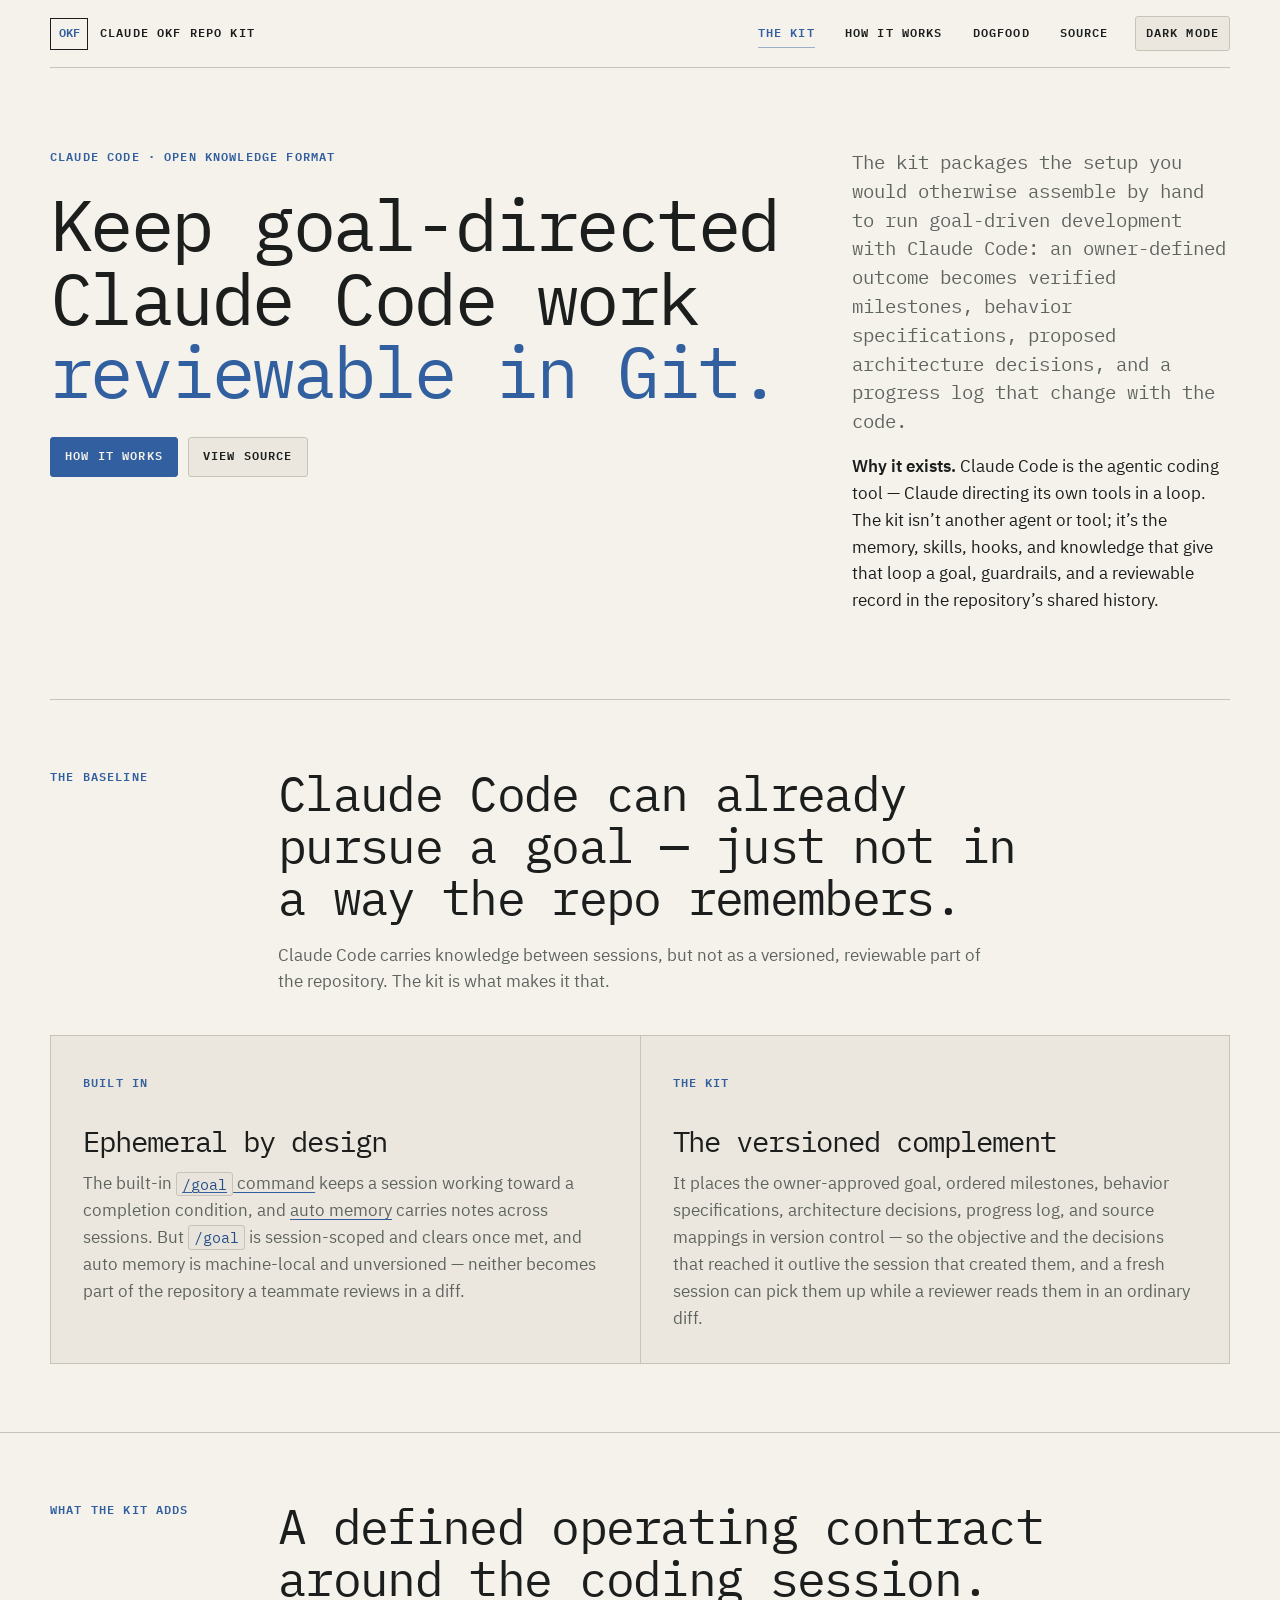
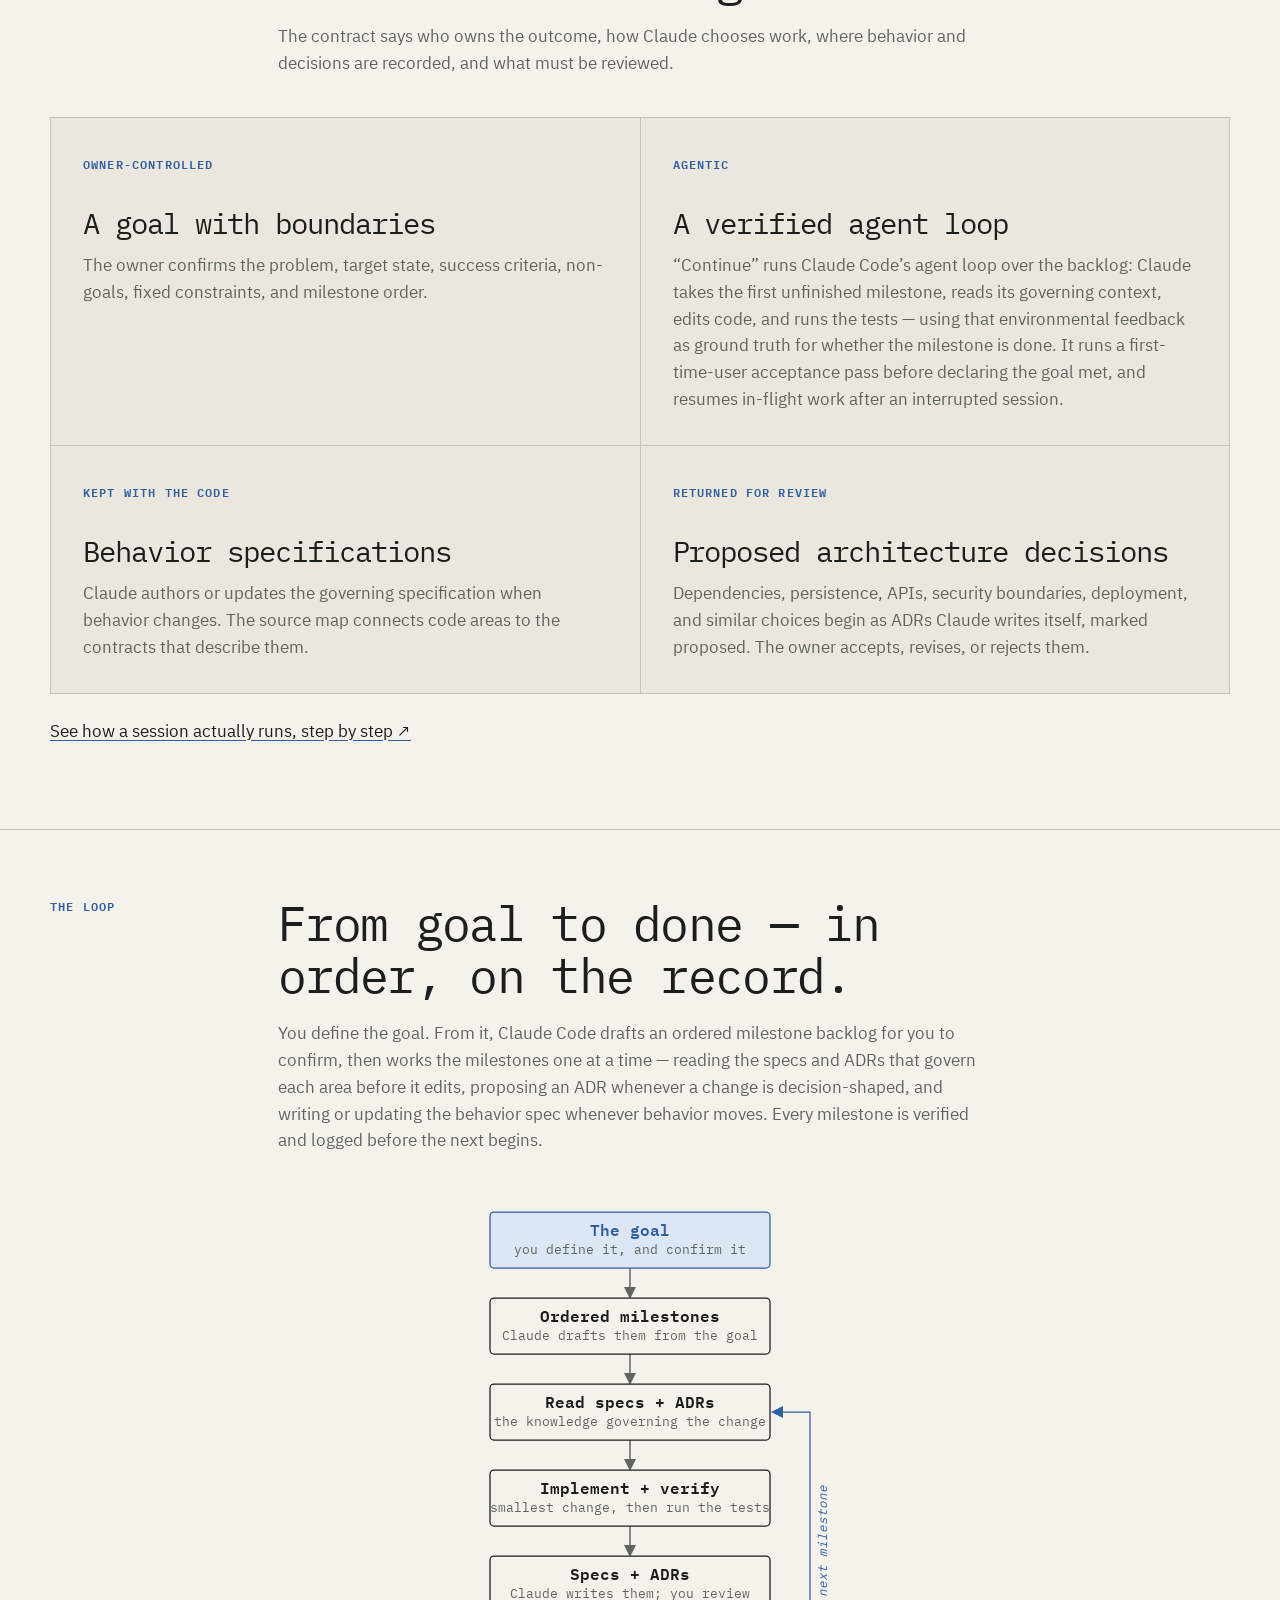
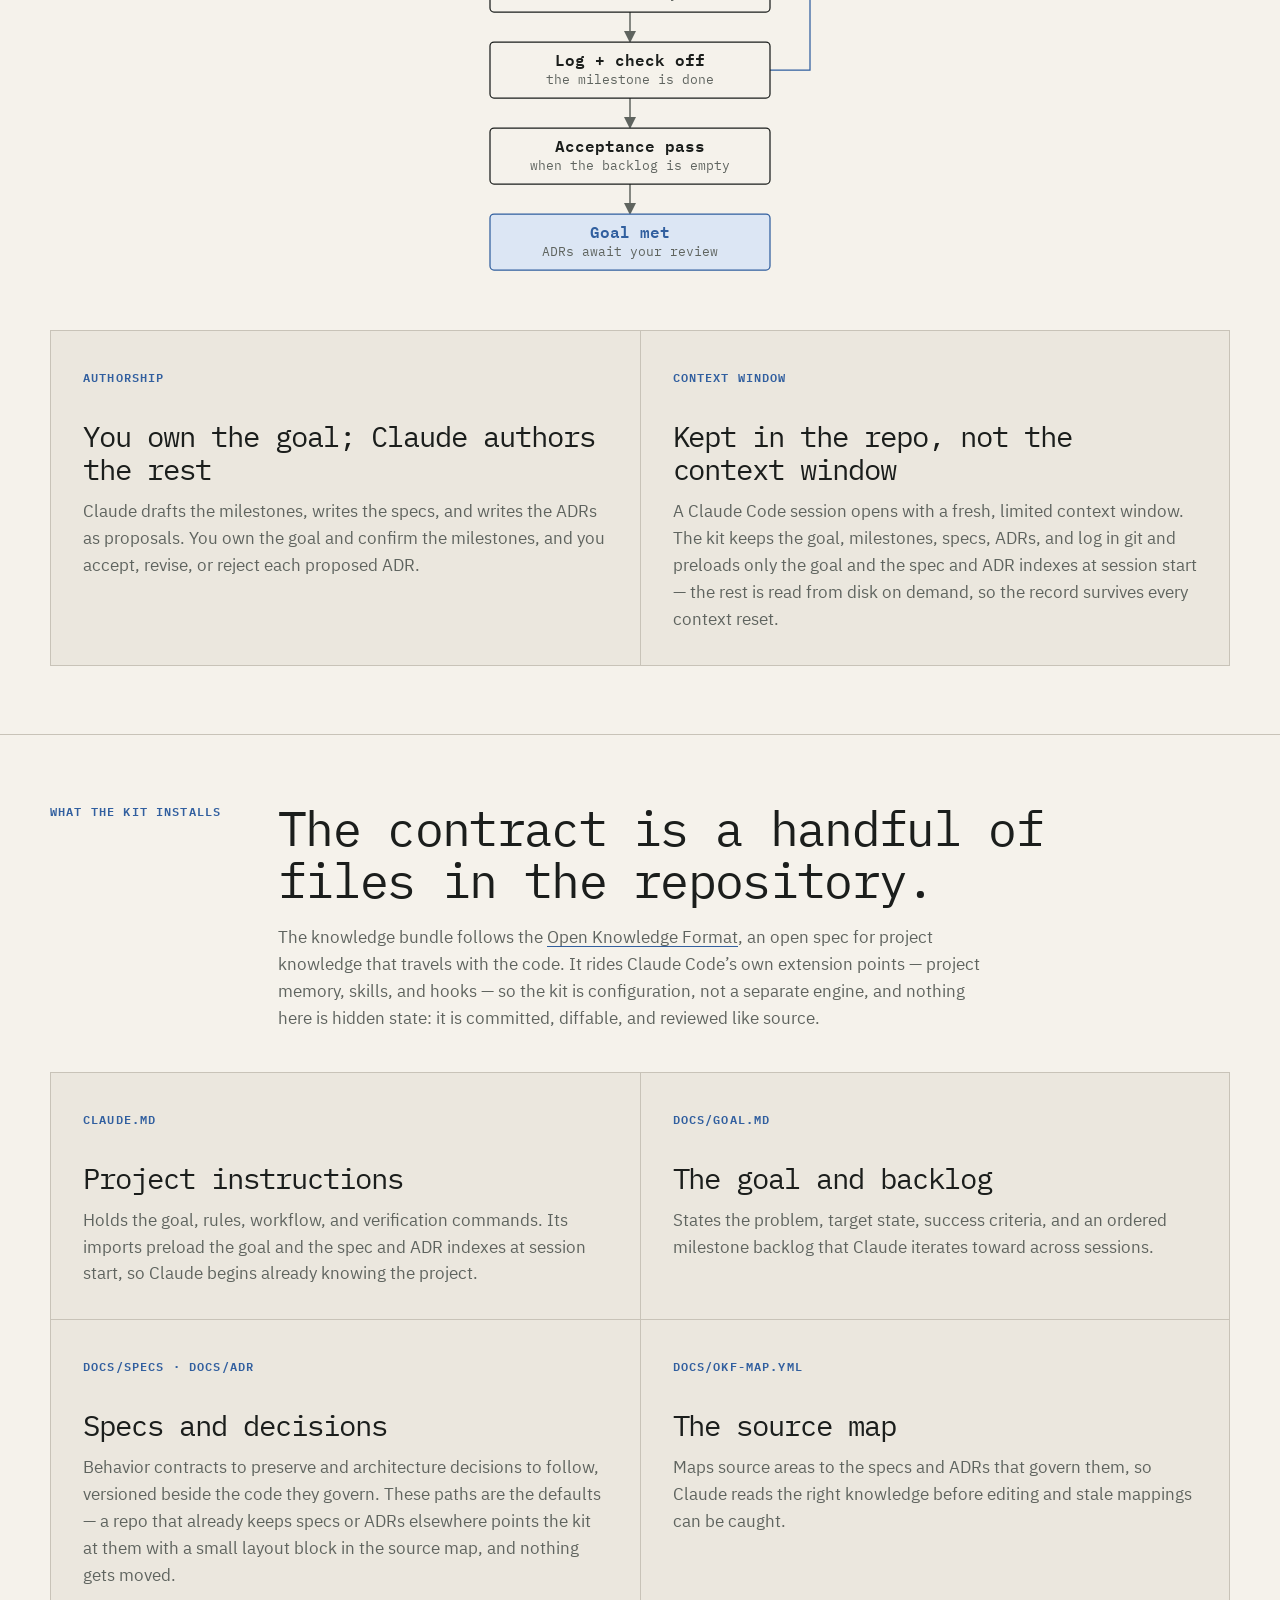
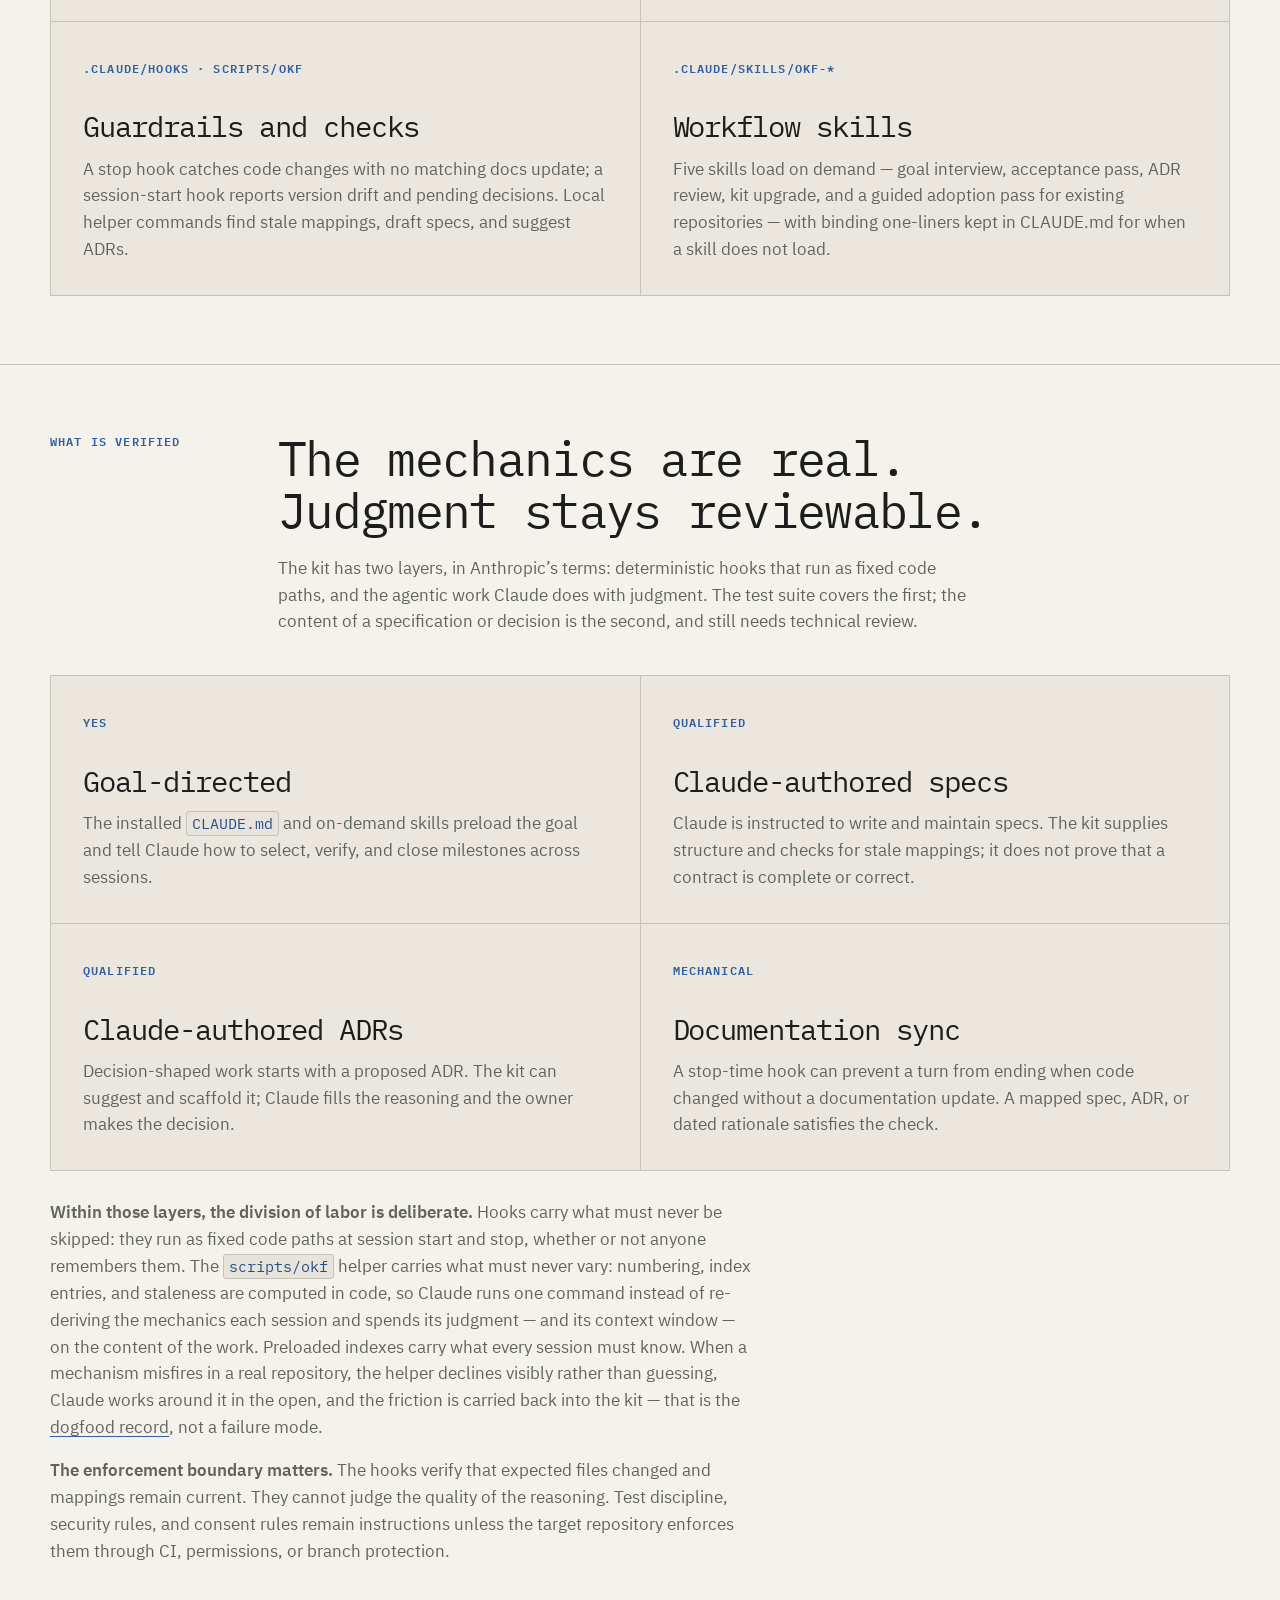
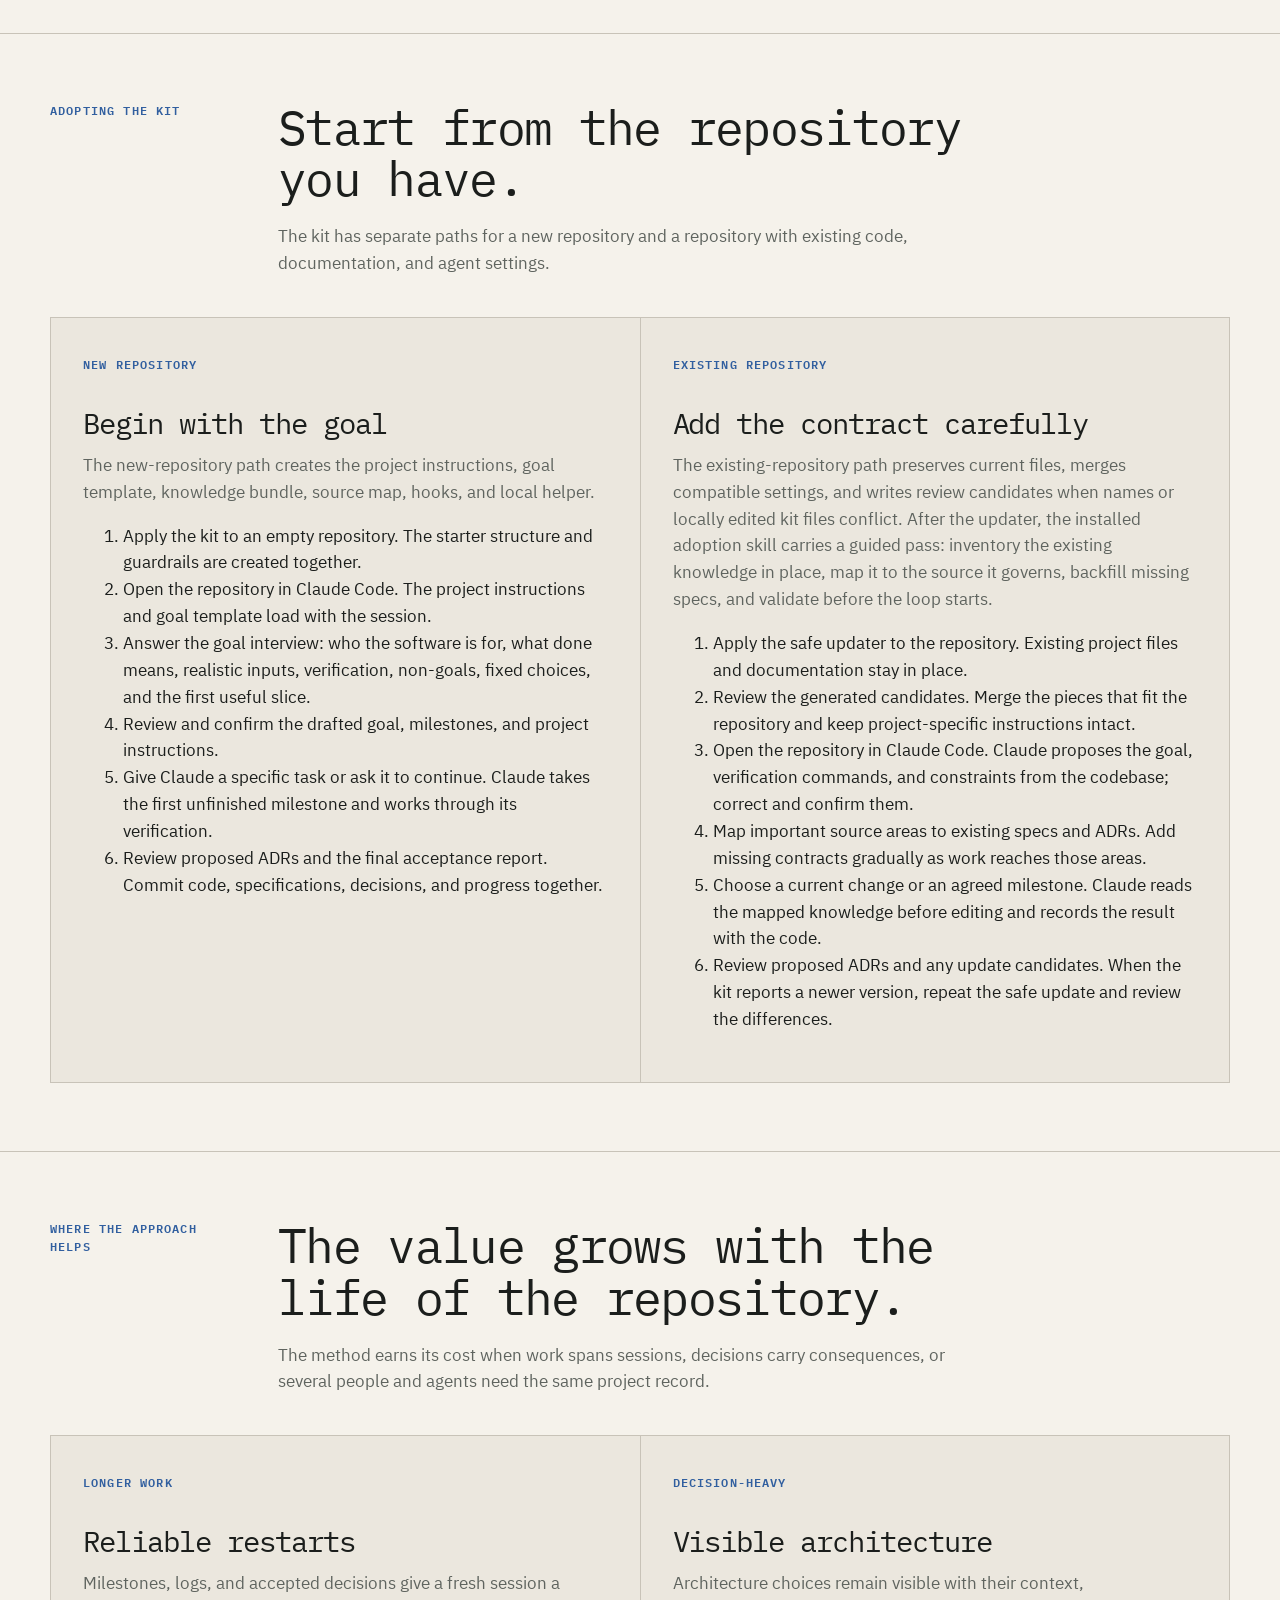
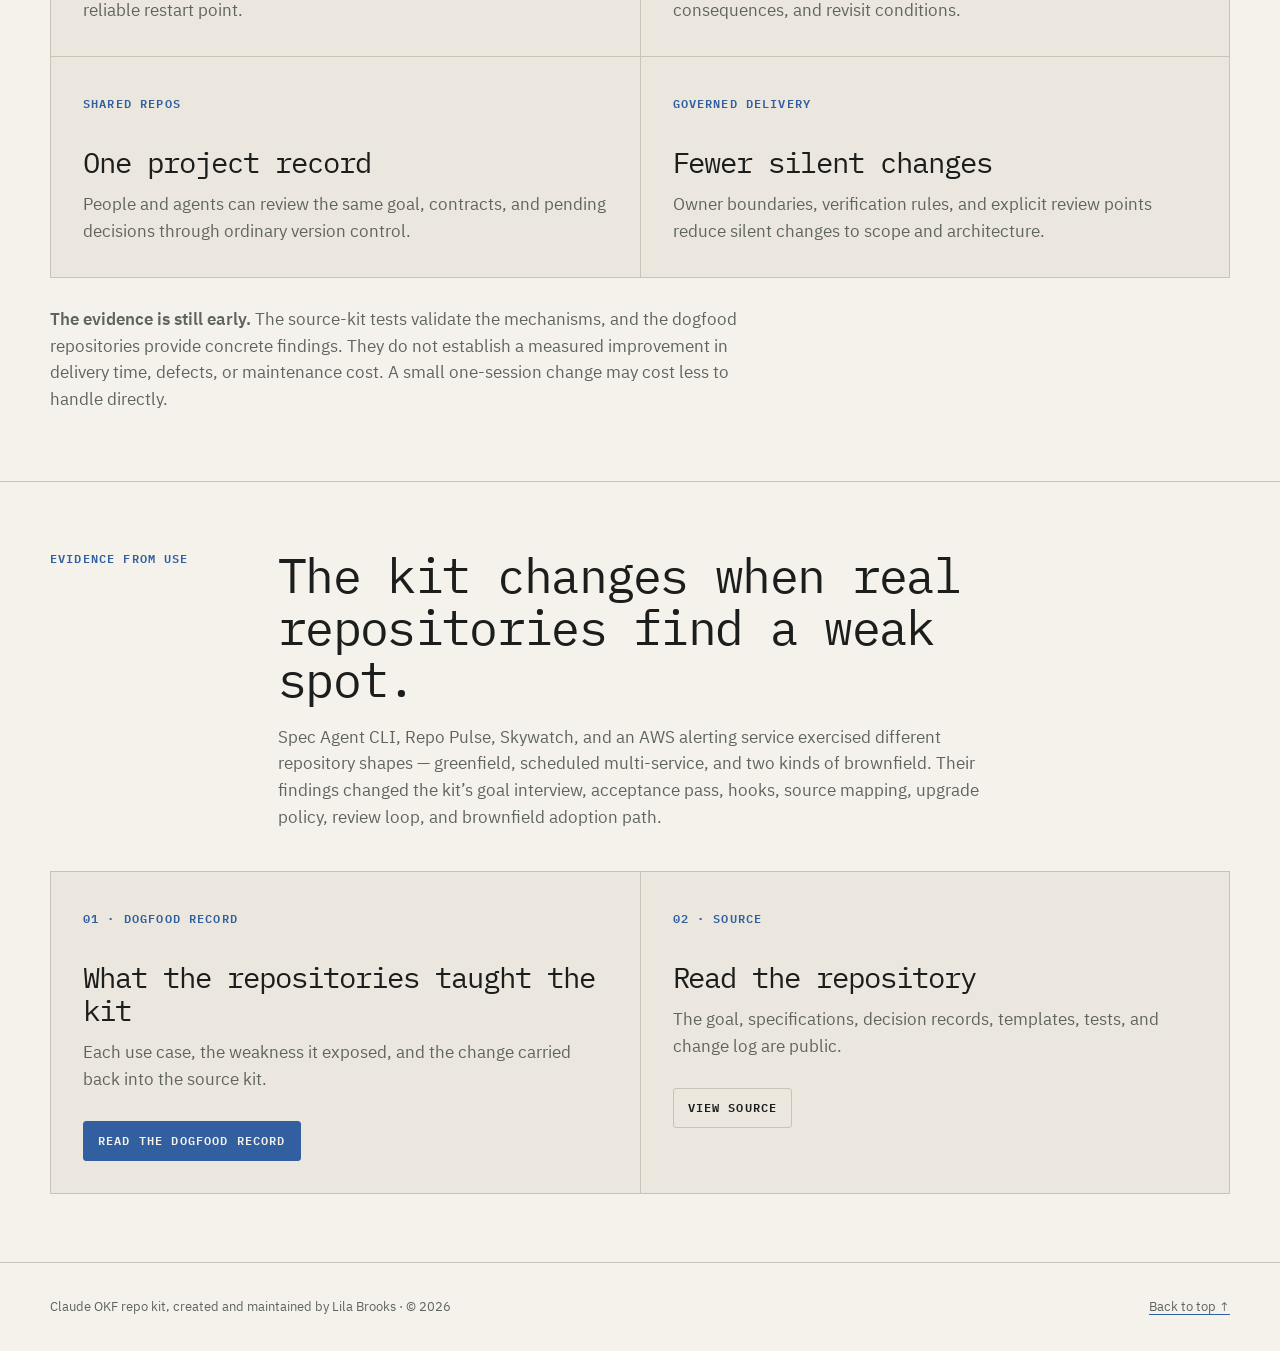
==== commit 982e9085: "Kit 0.3.0: brownfield naming tolerance and guided adoption (ADRs 0019, 0020) Two accepted ADRs from " ====
--- a/site/index.html
+++ b/site/index.html
@@ -292,7 +292,7 @@
           <article class="compact-card">
             <span class="compact-tag">.claude/skills/okf-*</span>
             <h3 class="compact-card-title">Workflow skills</h3>
-            <p>Four skills load on demand — goal interview, acceptance pass, ADR review, and kit upgrade — with binding one-liners kept in CLAUDE.md for when a skill does not load.</p>
+            <p>Five skills load on demand — goal interview, acceptance pass, ADR review, kit upgrade, and a guided adoption pass for existing repositories — with binding one-liners kept in CLAUDE.md for when a skill does not load.</p>
           </article>
         </div>
       </div>
@@ -329,7 +329,8 @@
             <p>A stop-time hook can prevent a turn from ending when code changed without a documentation update. A mapped spec, ADR, or dated rationale satisfies the check.</p>
           </article>
         </div>
-        <p class="compact-section-copy" style="margin-top:28px;"><strong>The enforcement boundary matters.</strong> The hooks verify that expected files changed and mappings remain current. They cannot judge the quality of the reasoning. Test discipline, security rules, and consent rules remain instructions unless the target repository enforces them through CI, permissions, or branch protection.</p>
+        <p class="compact-section-copy" style="margin-top:28px;"><strong>Within those layers, the division of labor is deliberate.</strong> Hooks carry what must never be skipped: they run as fixed code paths at session start and stop, whether or not anyone remembers them. The <code>scripts/okf</code> helper carries what must never vary: numbering, index entries, and staleness are computed in code, so Claude runs one command instead of re-deriving the mechanics each session and spends its judgment — and its context window — on the content of the work. Preloaded indexes carry what every session must know. When a mechanism misfires in a real repository, the helper declines visibly rather than guessing, Claude works around it in the open, and the friction is carried back into the kit — that is the <a href="dogfood/">dogfood record</a>, not a failure mode.</p>
+        <p class="compact-section-copy" style="margin-top:16px;"><strong>The enforcement boundary matters.</strong> The hooks verify that expected files changed and mappings remain current. They cannot judge the quality of the reasoning. Test discipline, security rules, and consent rules remain instructions unless the target repository enforces them through CI, permissions, or branch protection.</p>
       </div>
     </section>
 
@@ -359,7 +360,7 @@
           <article class="compact-card">
             <span class="compact-tag">Existing repository</span>
             <h3 class="compact-card-title">Add the contract carefully</h3>
-            <p>The existing-repository path preserves current files, merges compatible settings, and writes review candidates when names or locally edited kit files conflict.</p>
+            <p>The existing-repository path preserves current files, merges compatible settings, and writes review candidates when names or locally edited kit files conflict. After the updater, the installed adoption skill carries a guided pass: inventory the existing knowledge in place, map it to the source it governs, backfill missing specs, and validate before the loop starts.</p>
             <ol>
               <li>Apply the safe updater to the repository. Existing project files and documentation stay in place.</li>
               <li>Review the generated candidates. Merge the pieces that fit the repository and keep project-specific instructions intact.</li>
@@ -414,7 +415,7 @@
           <p class="compact-eyebrow">Evidence from use</p>
           <div>
             <h2 class="compact-section-title" id="evidence-title">The kit changes when real repositories find a weak spot.</h2>
-            <p class="compact-section-copy">Spec Agent CLI, Repo Pulse, and Skywatch exercised different repository shapes. Their findings changed the kit’s goal interview, acceptance pass, hooks, source mapping, upgrade policy, and review loop.</p>
+            <p class="compact-section-copy">Spec Agent CLI, Repo Pulse, Skywatch, and an AWS alerting service exercised different repository shapes — greenfield, scheduled multi-service, and two kinds of brownfield. Their findings changed the kit’s goal interview, acceptance pass, hooks, source mapping, upgrade policy, review loop, and brownfield adoption path.</p>
           </div>
         </div>
         <div class="compact-grid">
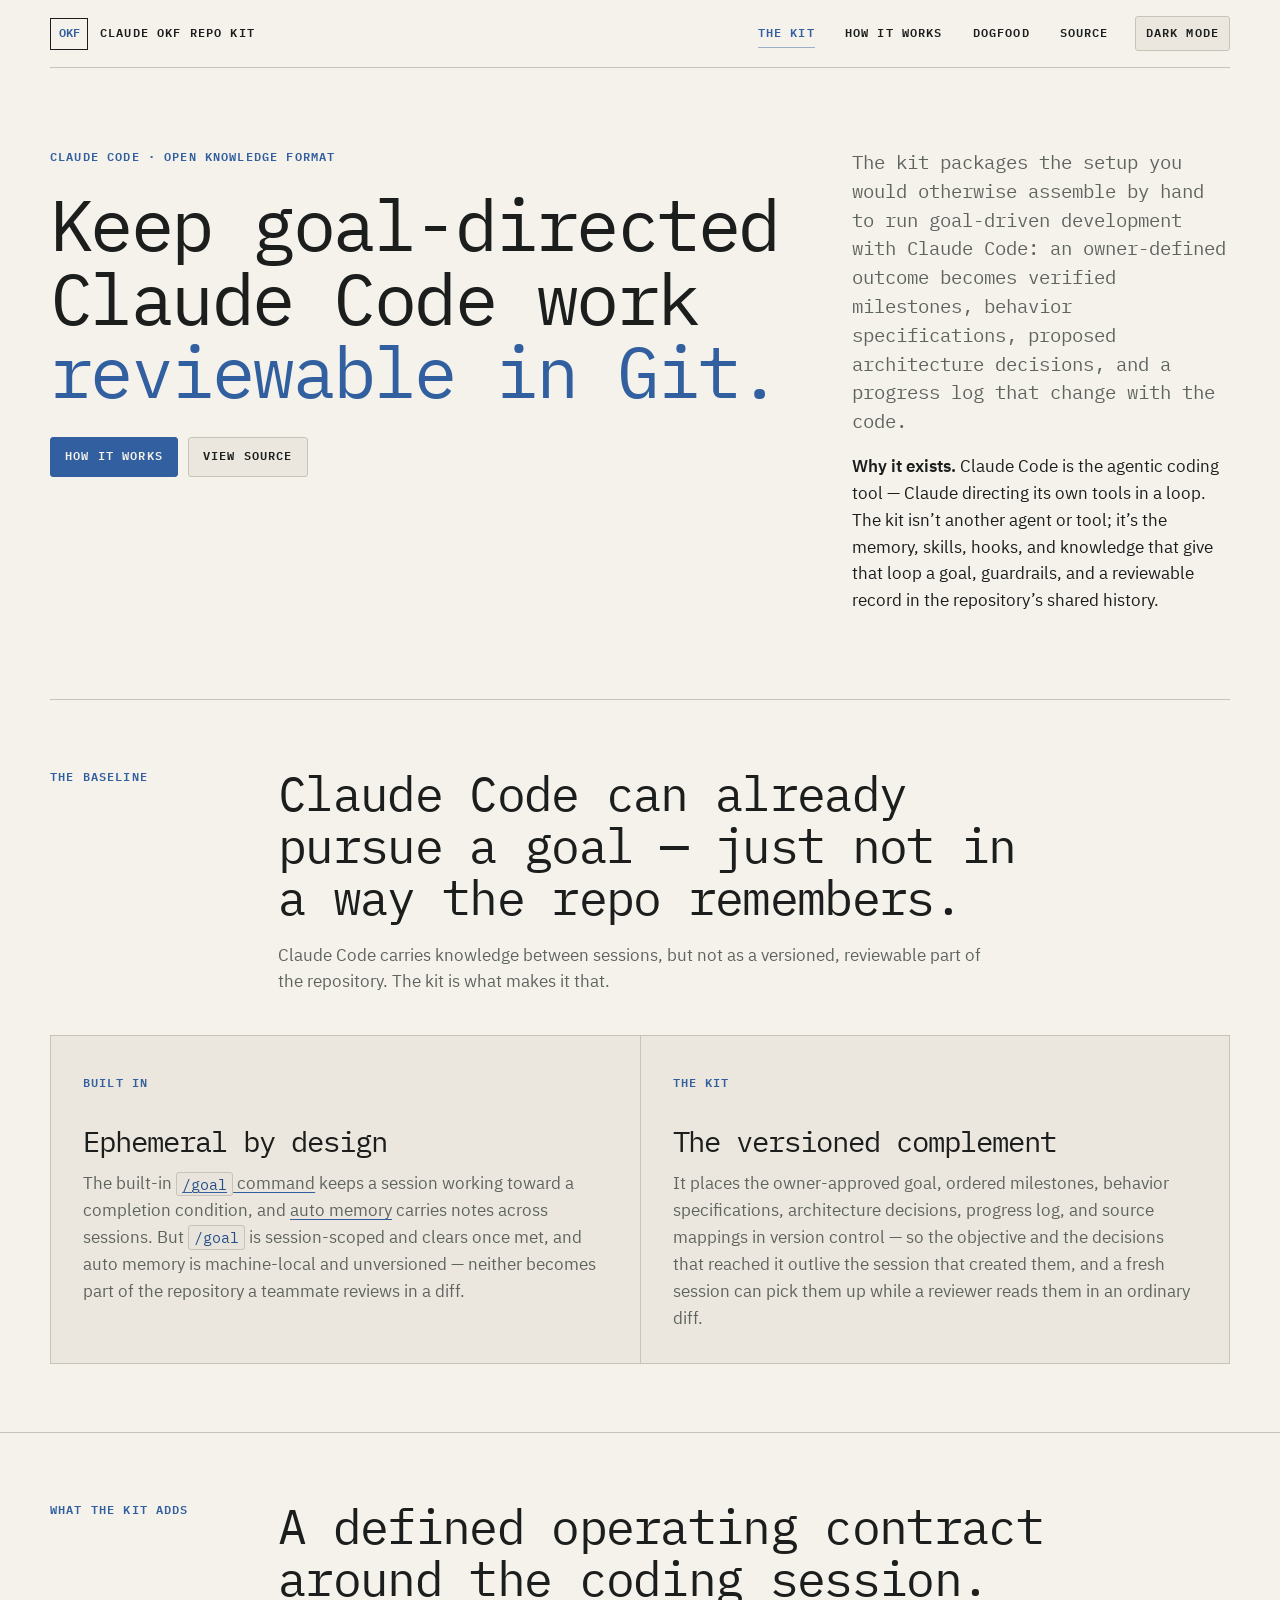
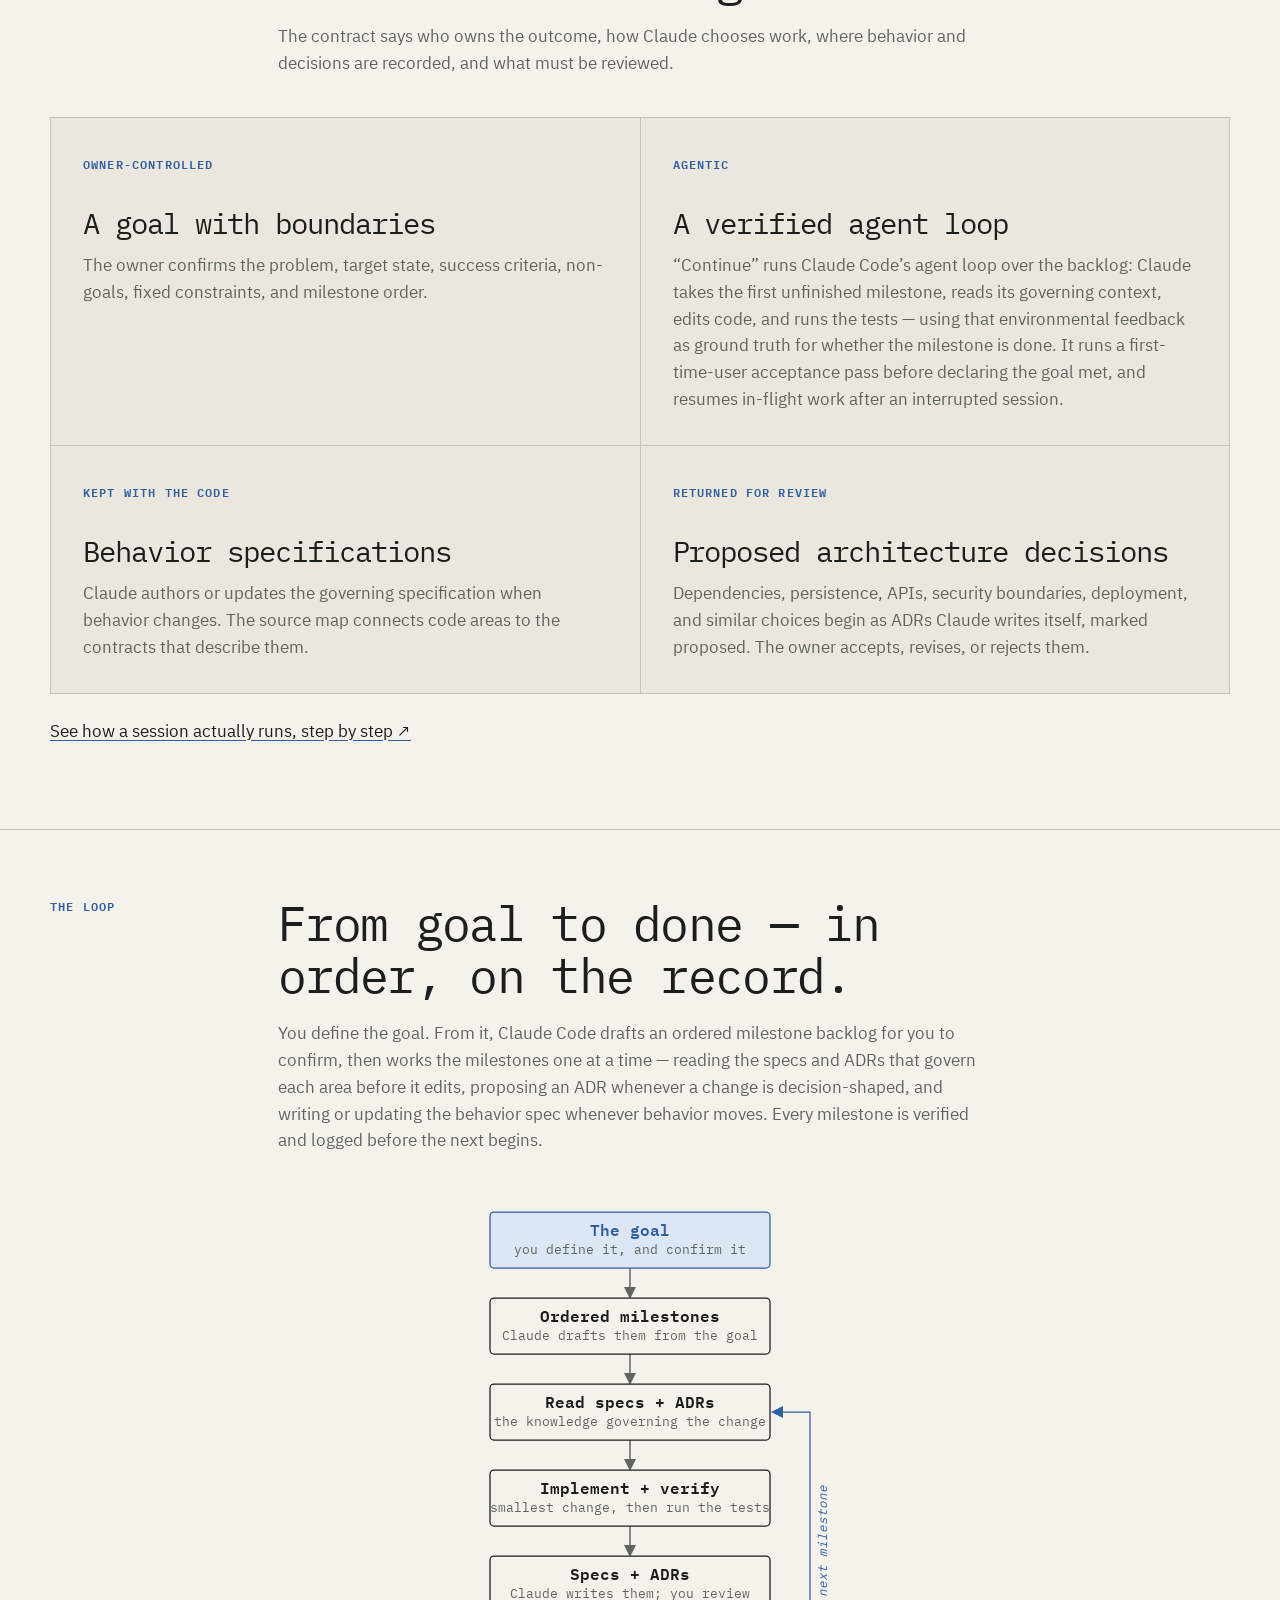
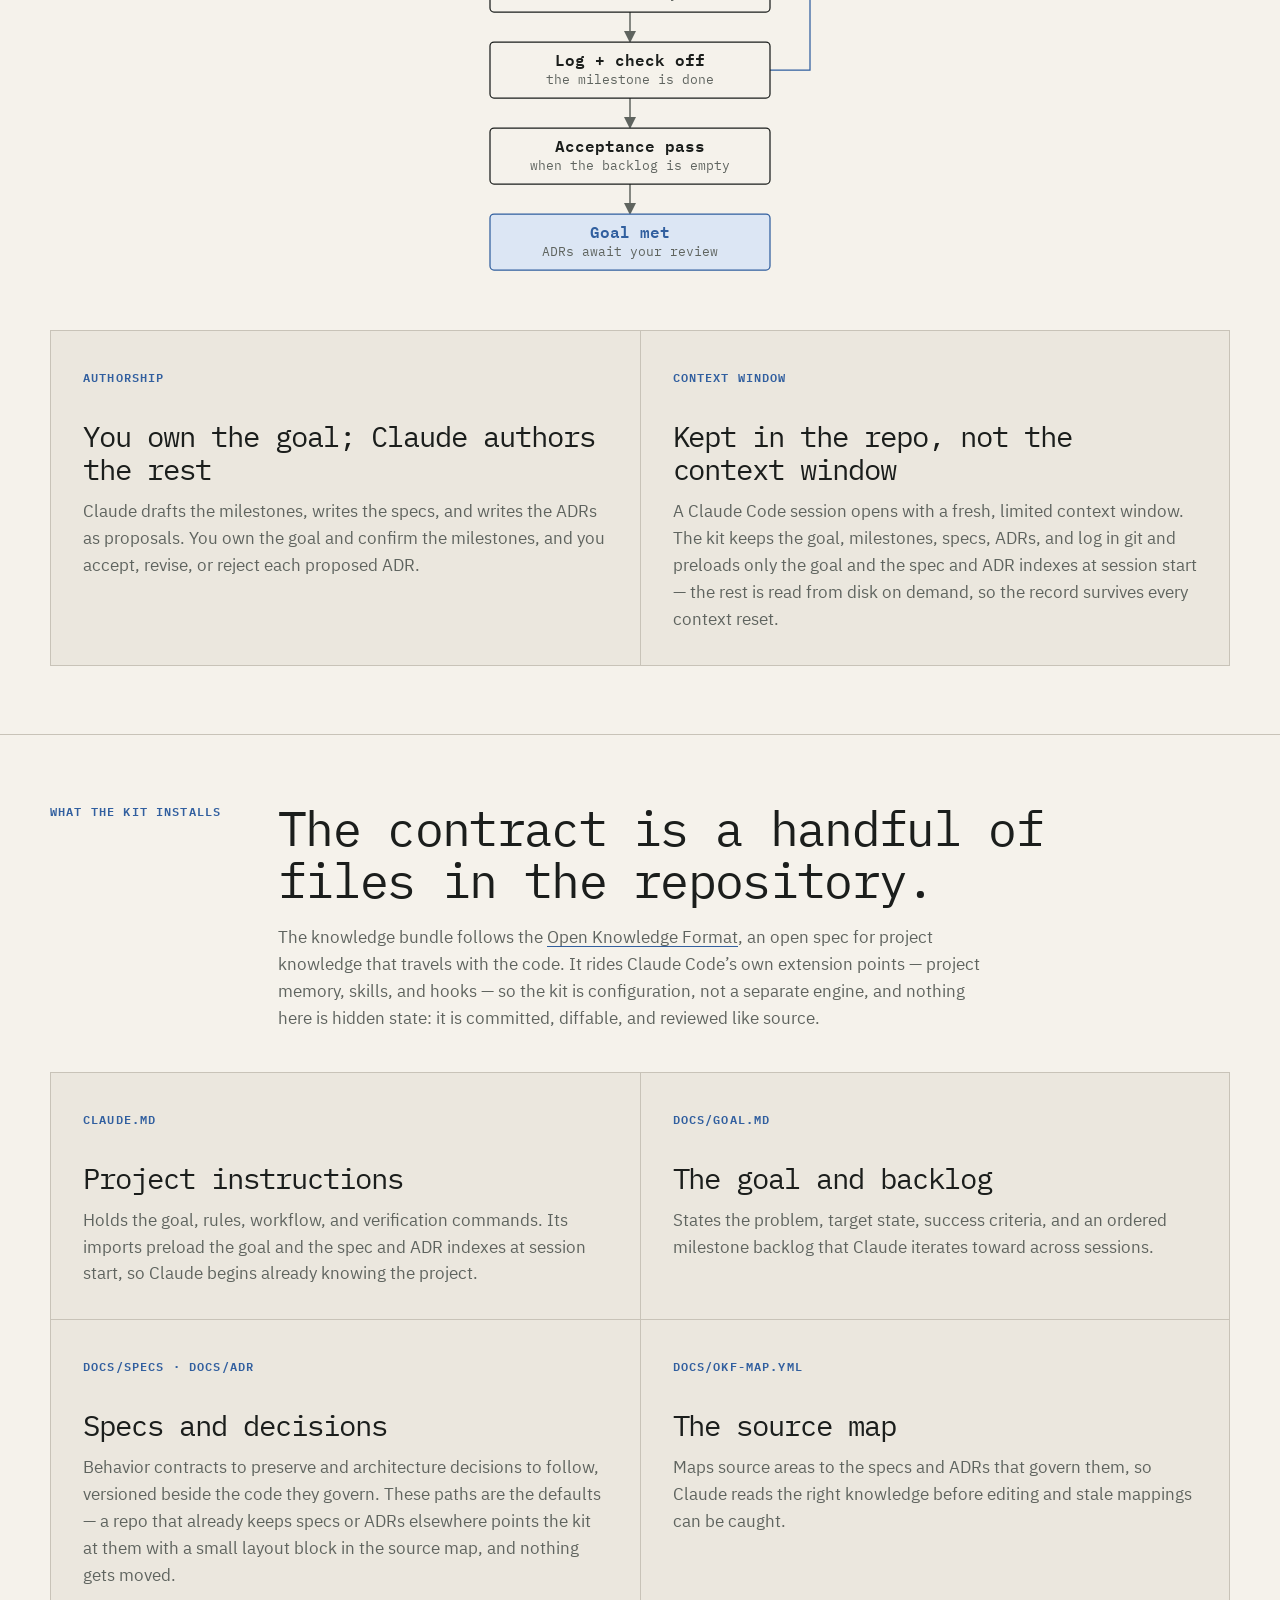
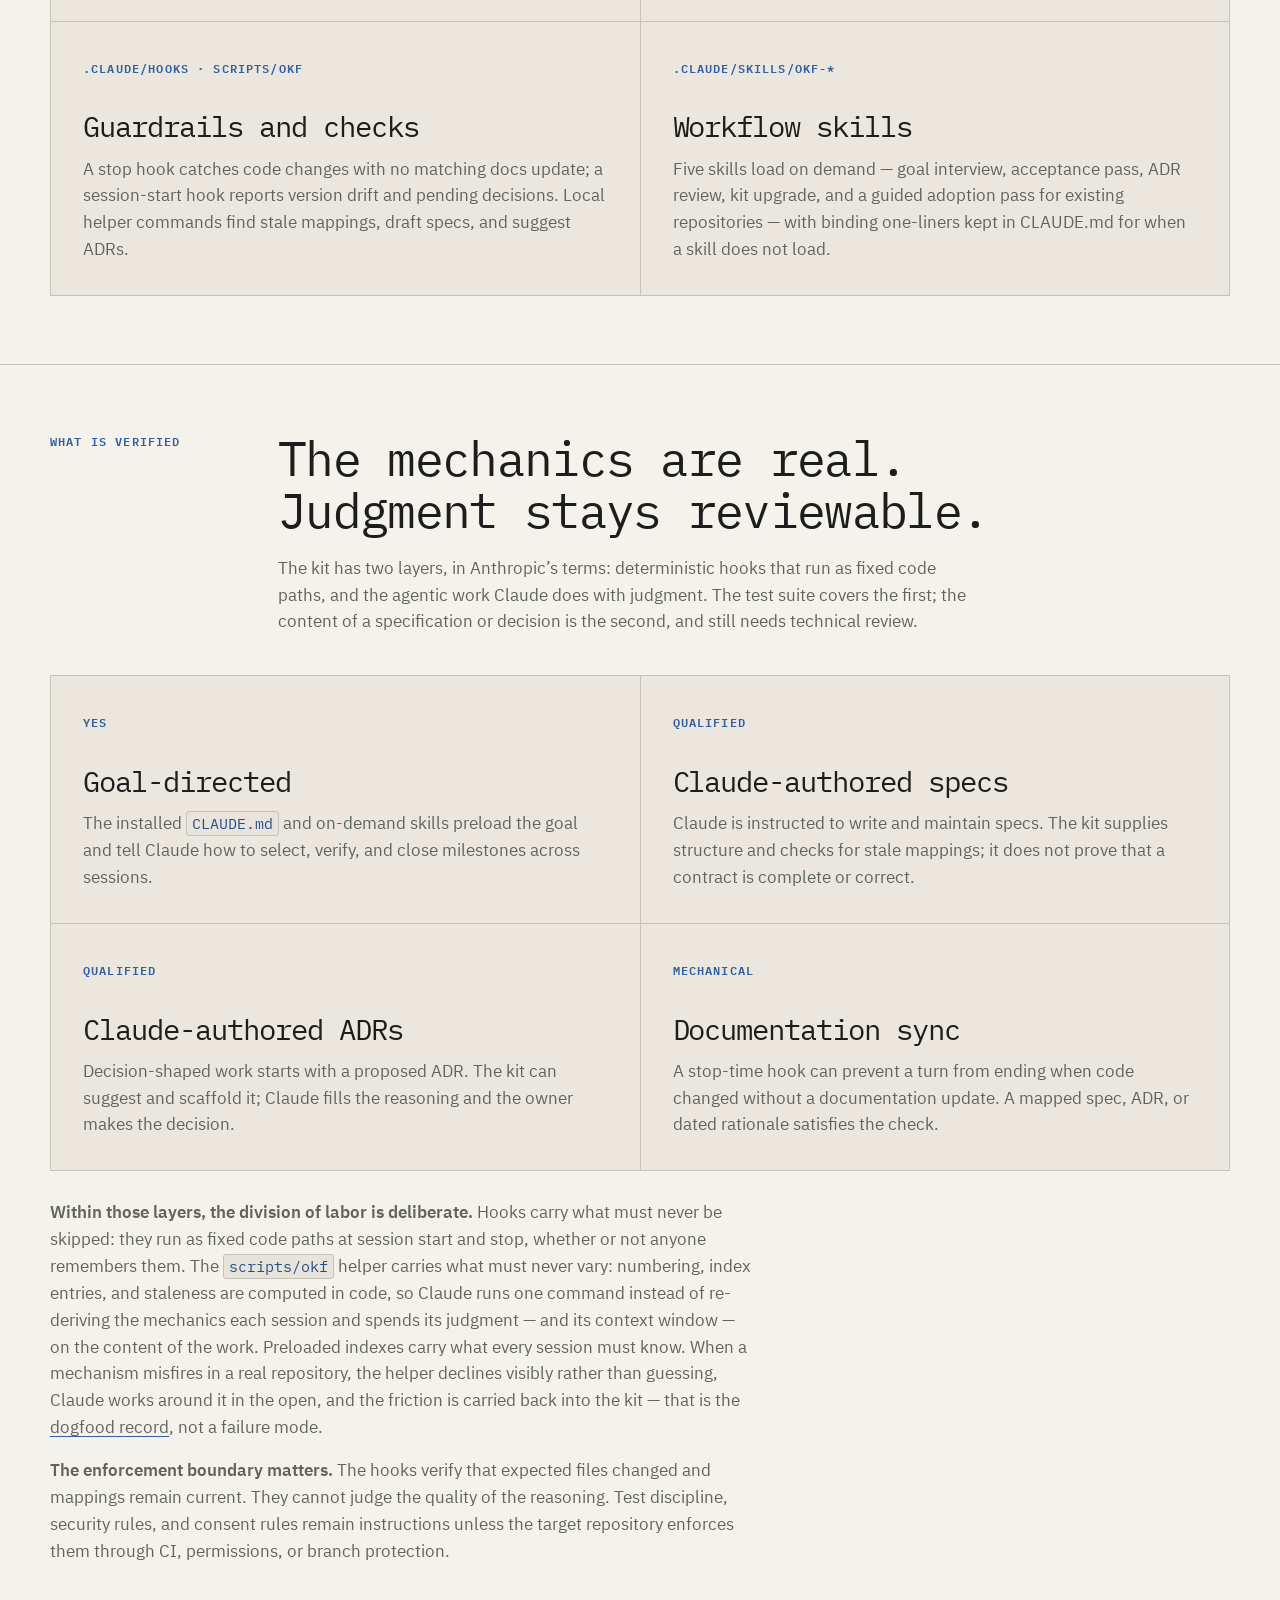
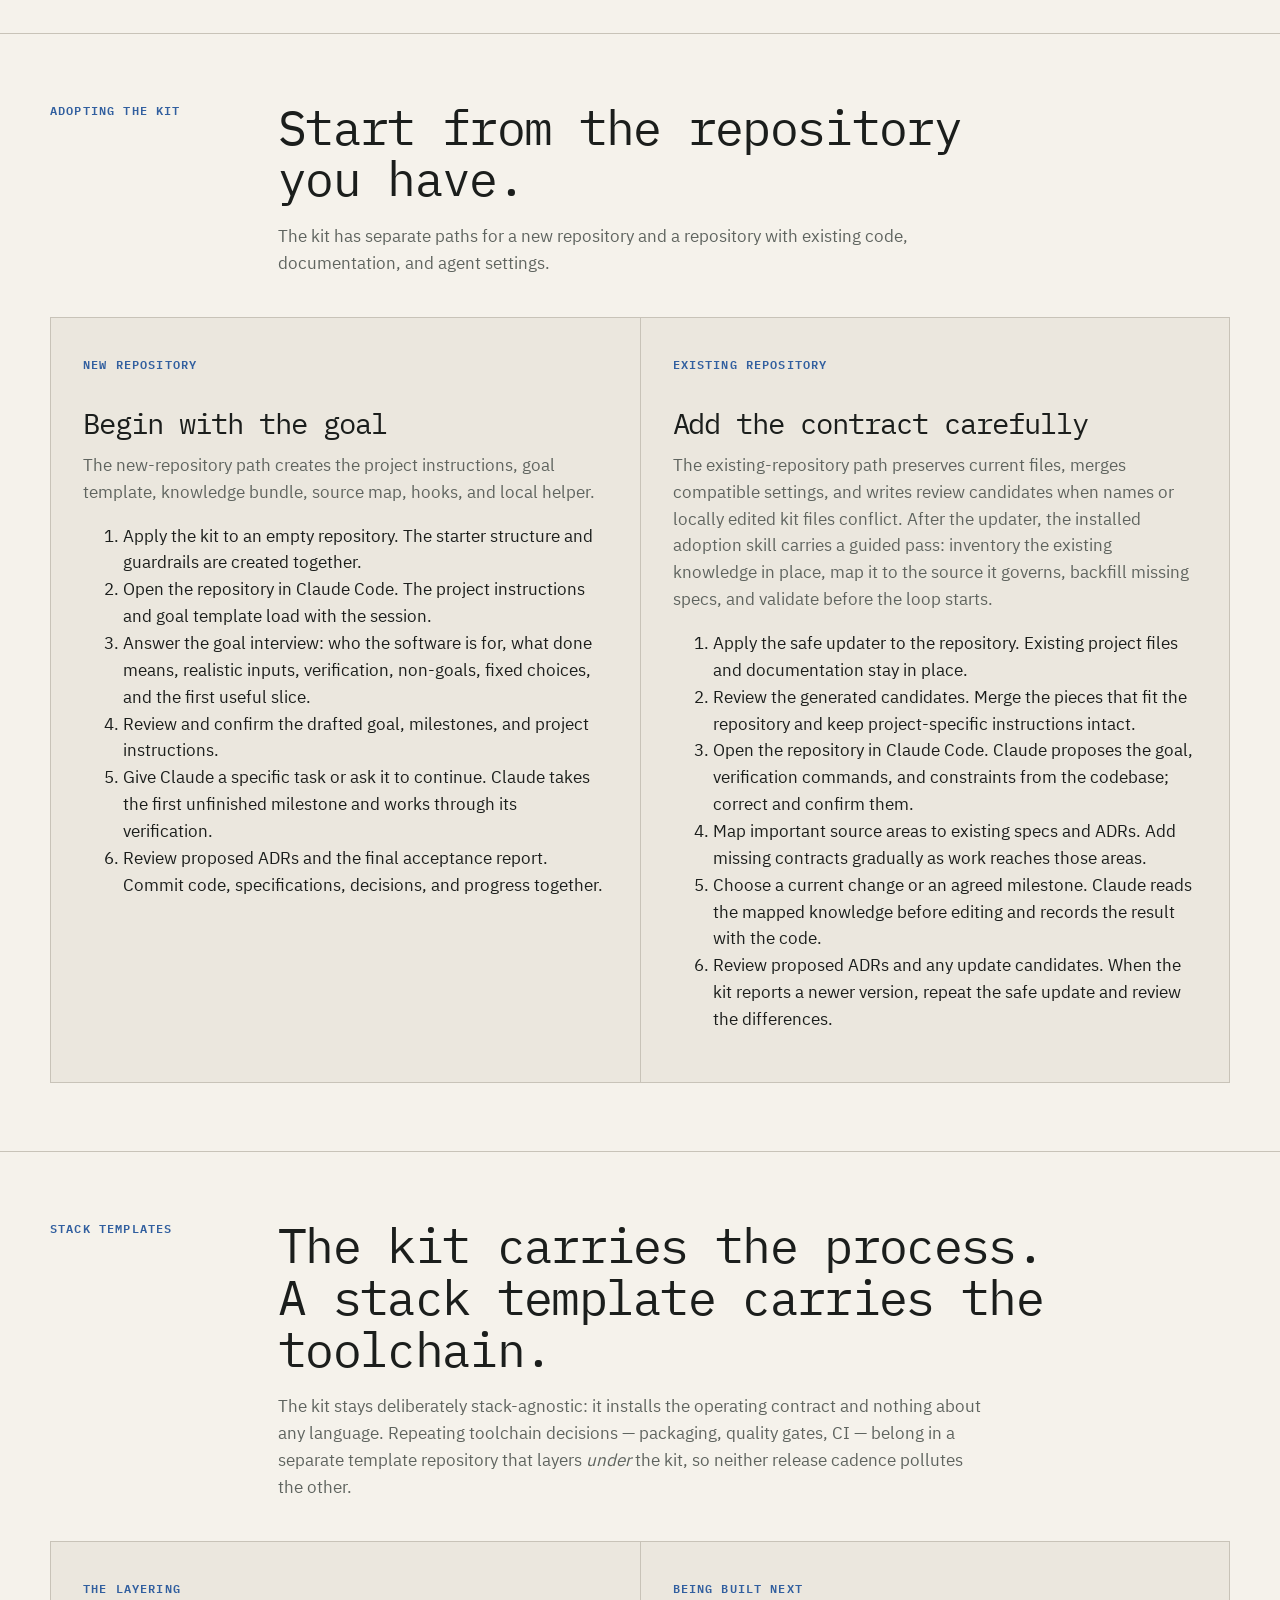
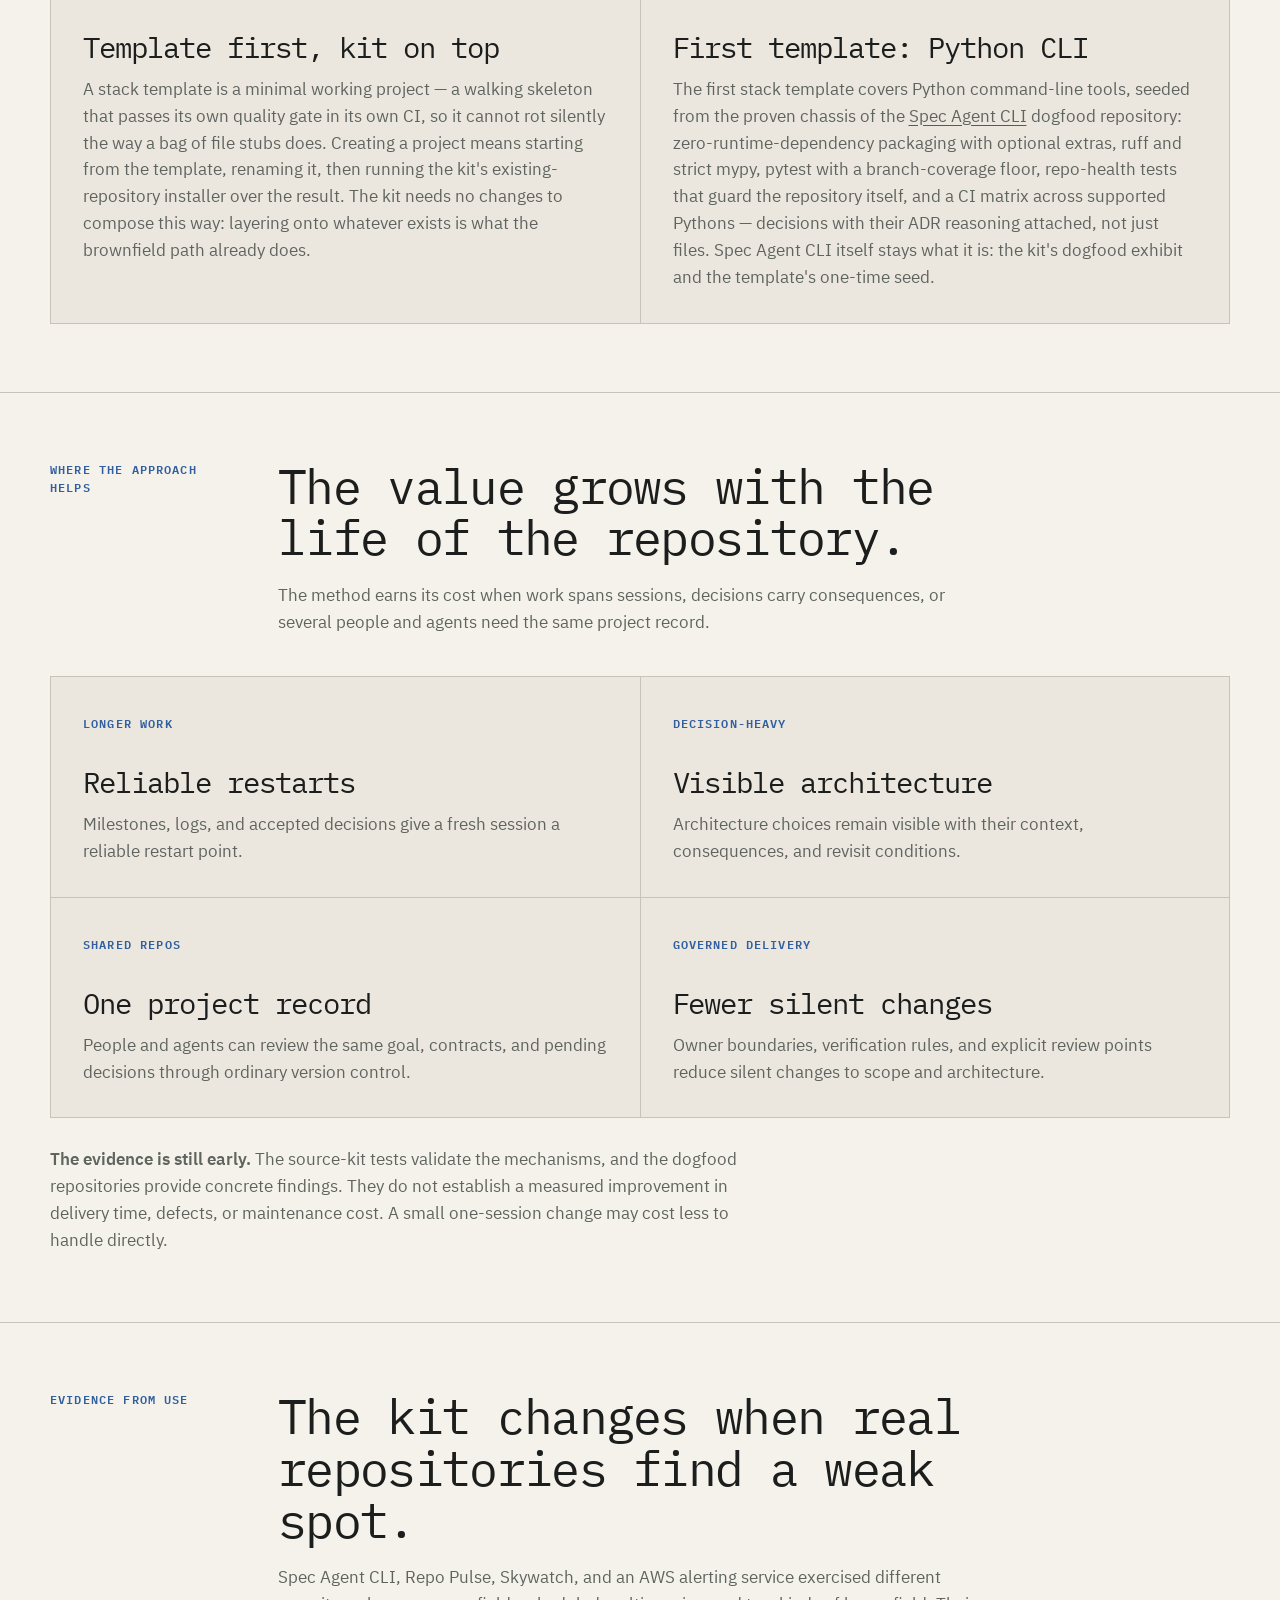
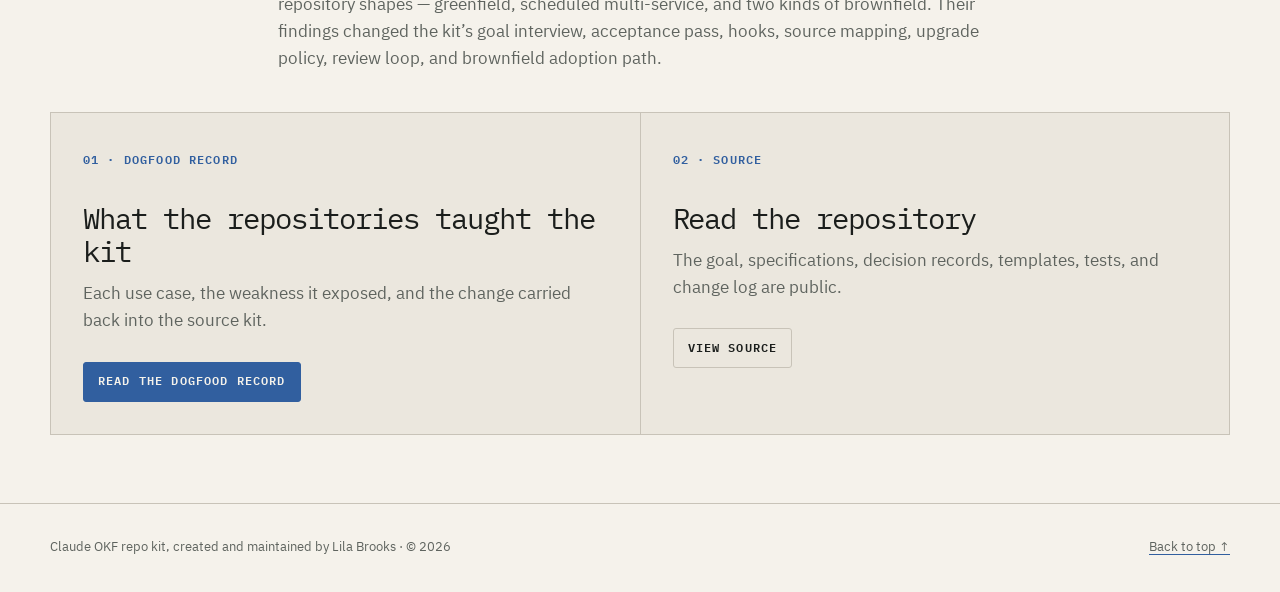
==== commit 59a45508: "Add the stack-templates section to the home page Records the layering approach settled with the owne" ====
--- a/site/index.html
+++ b/site/index.html
@@ -374,6 +374,30 @@
       </div>
     </section>
 
+    <section class="compact-section" aria-labelledby="stacks-title">
+      <div class="compact-shell">
+        <div class="compact-section-head">
+          <p class="compact-eyebrow">Stack templates</p>
+          <div>
+            <h2 class="compact-section-title" id="stacks-title">The kit carries the process. A stack template carries the toolchain.</h2>
+            <p class="compact-section-copy">The kit stays deliberately stack-agnostic: it installs the operating contract and nothing about any language. Repeating toolchain decisions — packaging, quality gates, CI — belong in a separate template repository that layers <em>under</em> the kit, so neither release cadence pollutes the other.</p>
+          </div>
+        </div>
+        <div class="compact-grid">
+          <article class="compact-card">
+            <span class="compact-tag">The layering</span>
+            <h3 class="compact-card-title">Template first, kit on top</h3>
+            <p>A stack template is a minimal working project — a walking skeleton that passes its own quality gate in its own CI, so it cannot rot silently the way a bag of file stubs does. Creating a project means starting from the template, renaming it, then running the kit's existing-repository installer over the result. The kit needs no changes to compose this way: layering onto whatever exists is what the brownfield path already does.</p>
+          </article>
+          <article class="compact-card">
+            <span class="compact-tag">Being built next</span>
+            <h3 class="compact-card-title">First template: Python CLI</h3>
+            <p>The first stack template covers Python command-line tools, seeded from the proven chassis of the <a href="https://github.com/lilabrooks/spec-agent-cli">Spec Agent CLI</a> dogfood repository: zero-runtime-dependency packaging with optional extras, ruff and strict mypy, pytest with a branch-coverage floor, repo-health tests that guard the repository itself, and a CI matrix across supported Pythons — decisions with their ADR reasoning attached, not just files. Spec Agent CLI itself stays what it is: the kit's dogfood exhibit and the template's one-time seed.</p>
+          </article>
+        </div>
+      </div>
+    </section>
+
     <section class="compact-section" aria-labelledby="fit-title">
       <div class="compact-shell">
         <div class="compact-section-head">
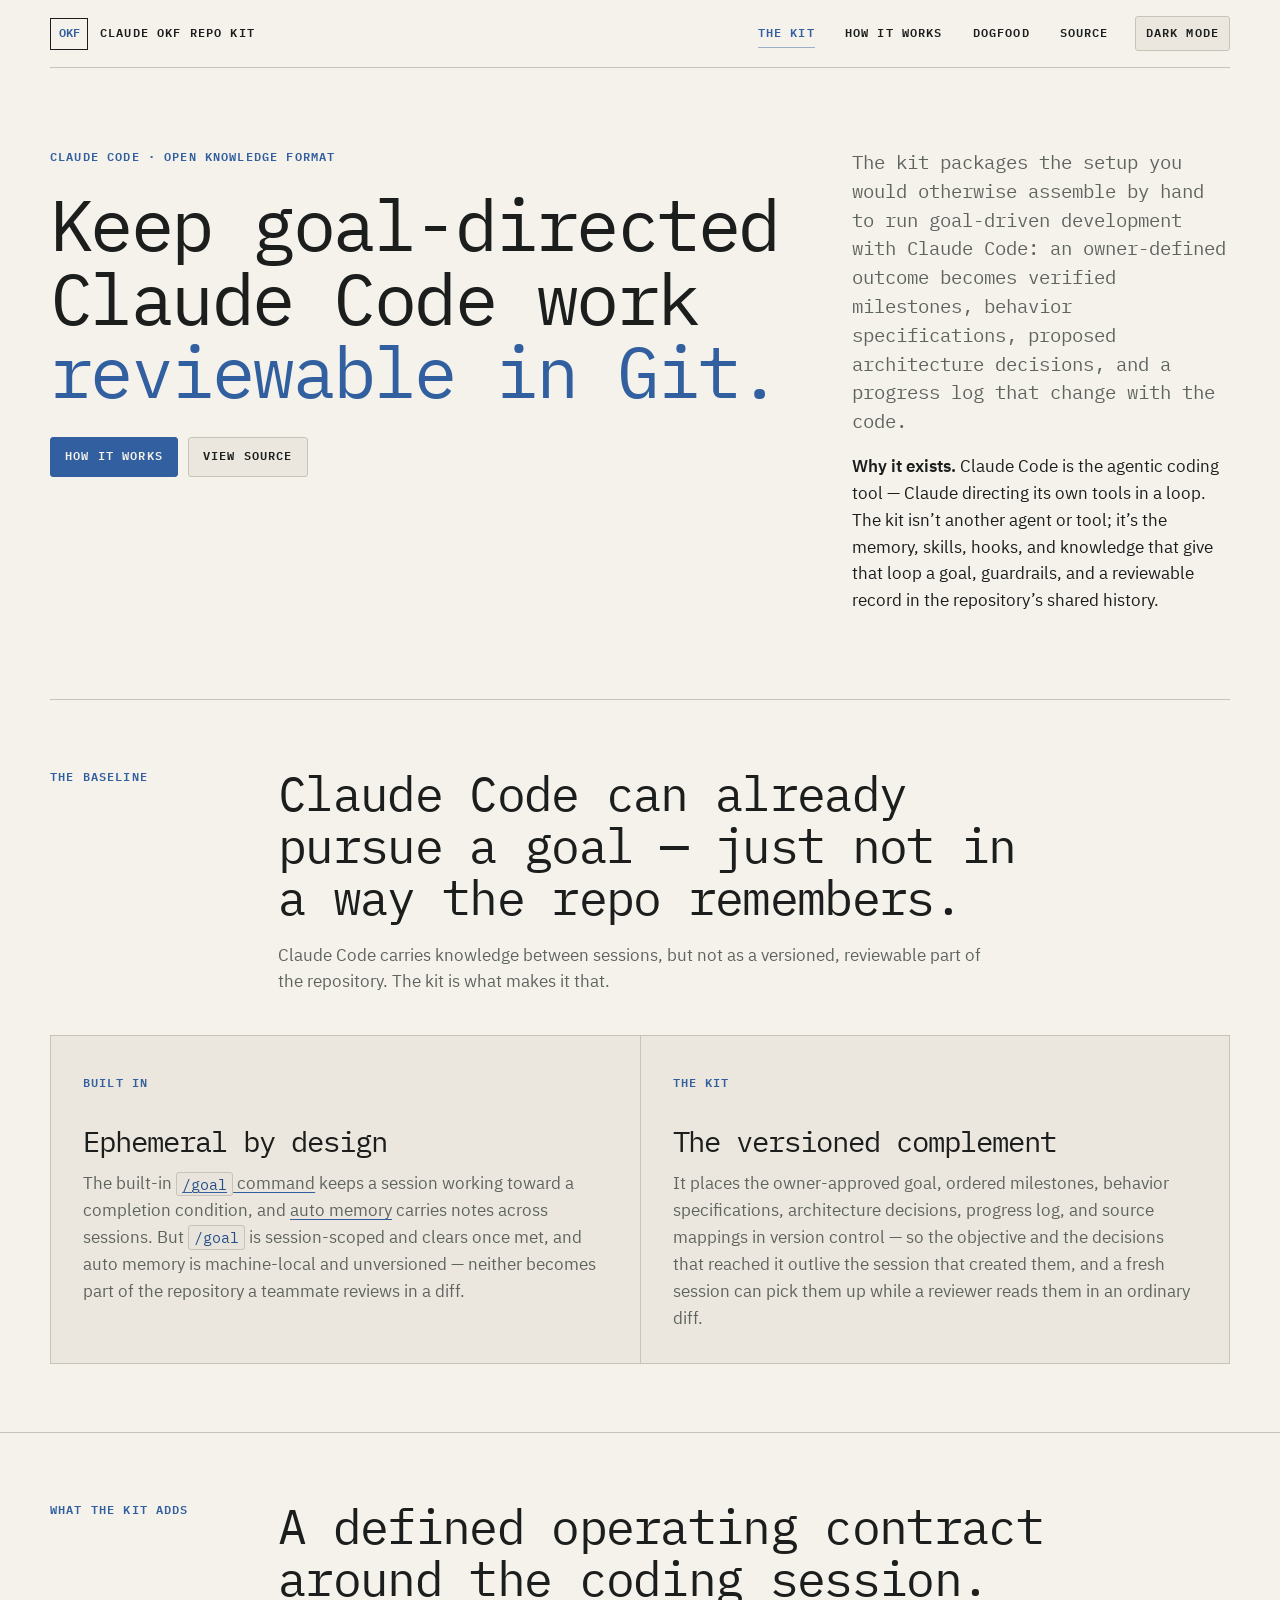
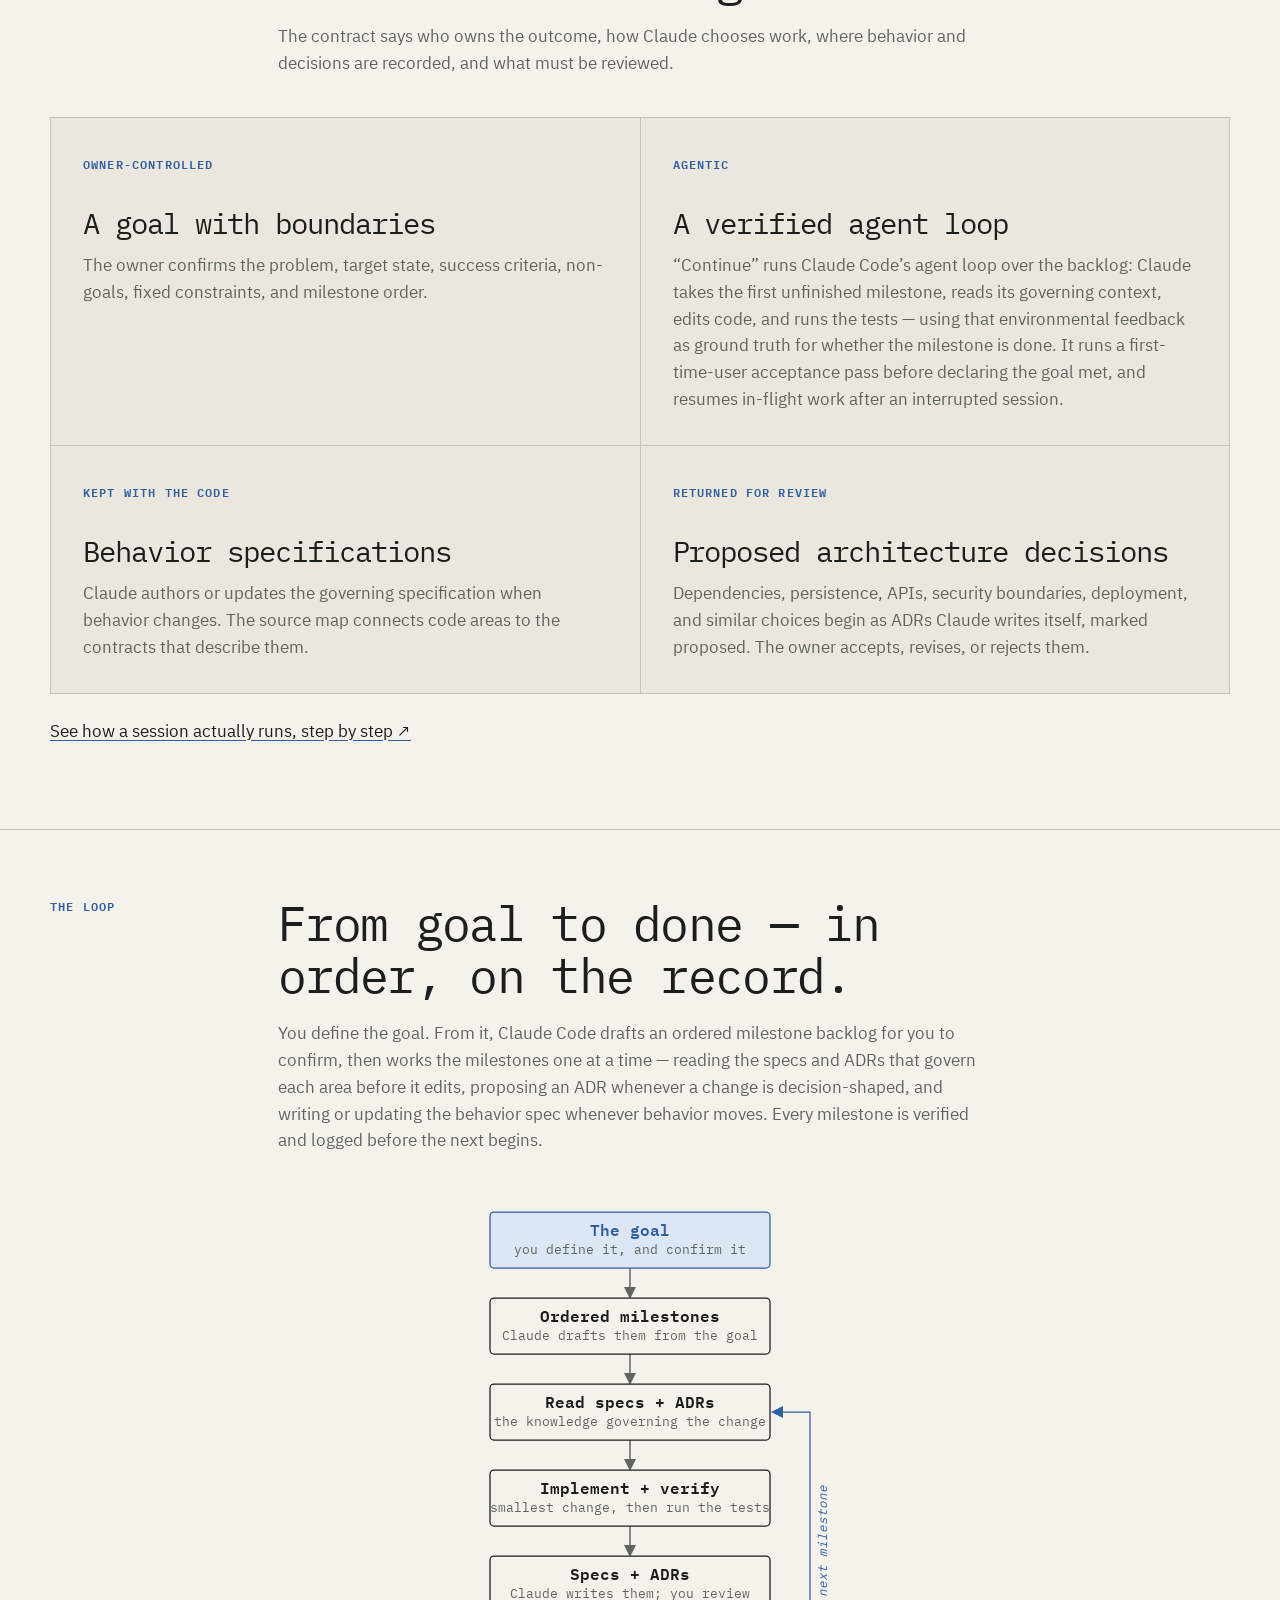
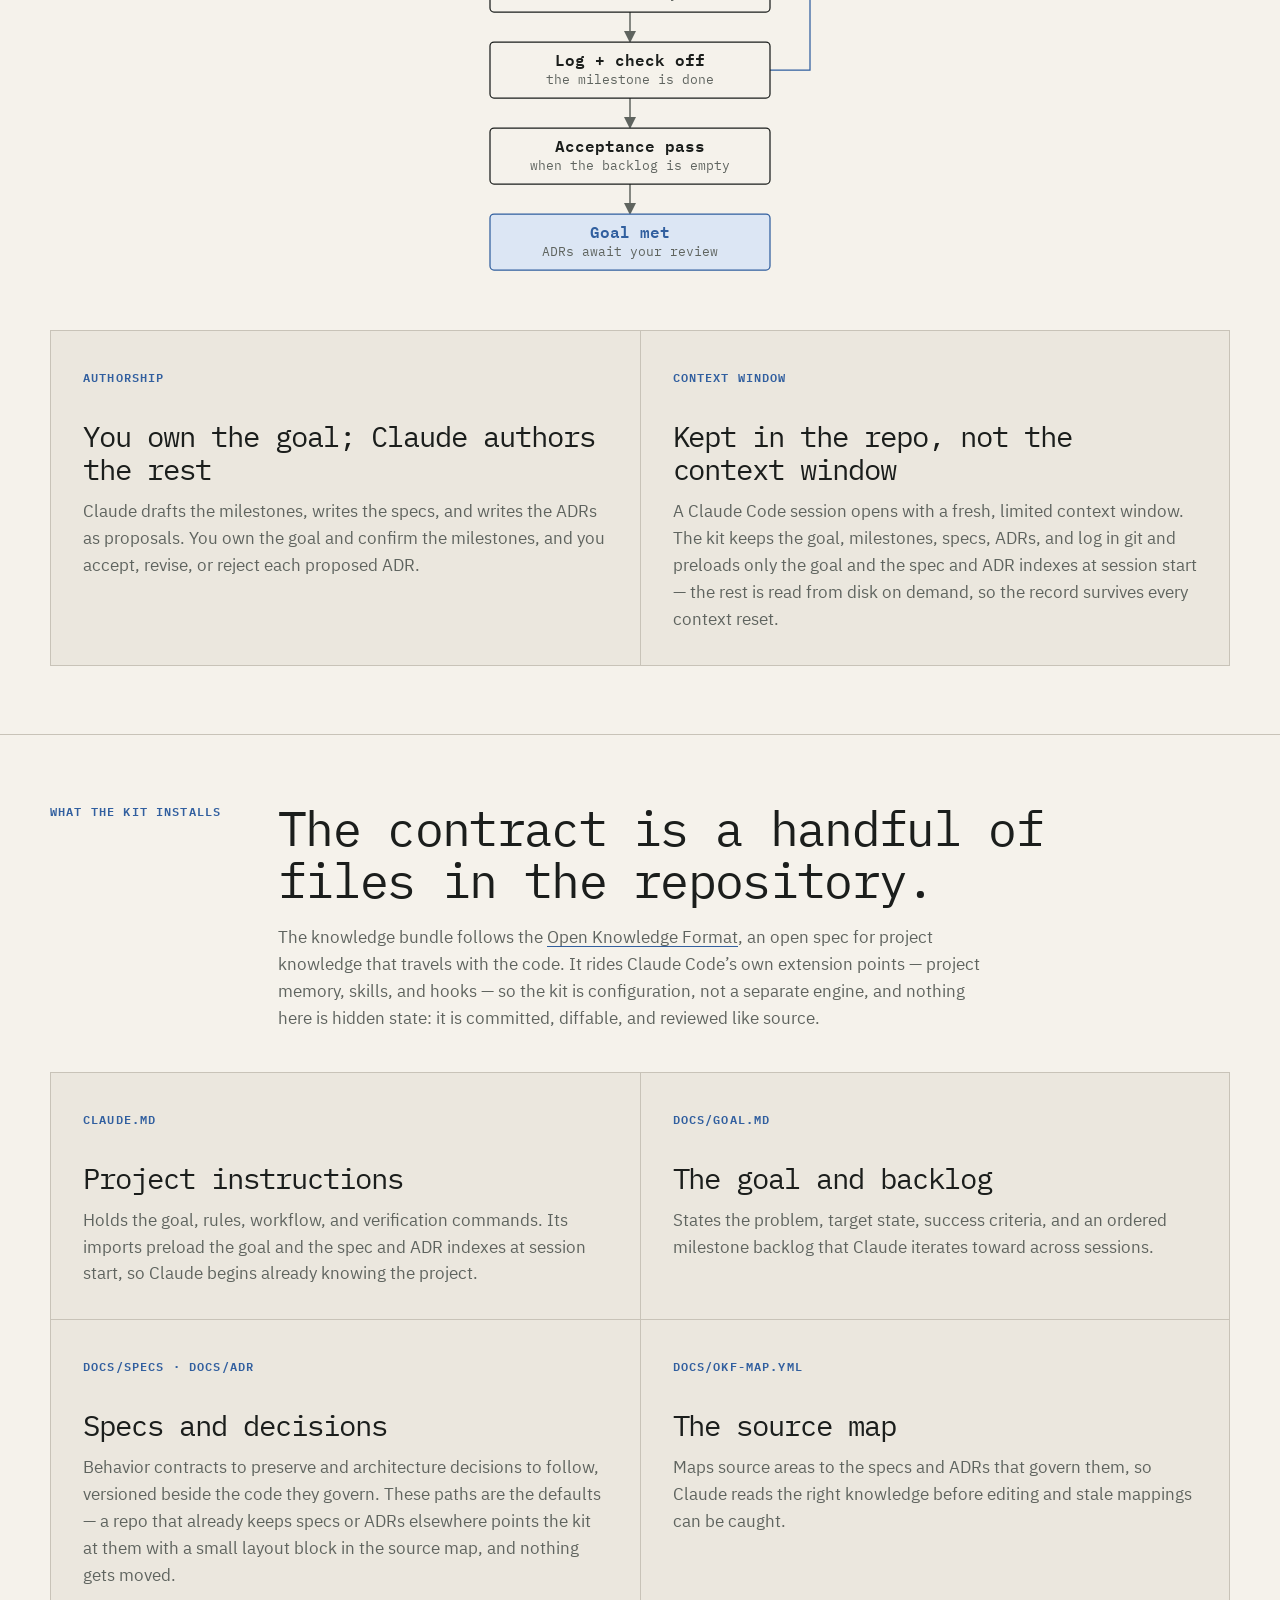
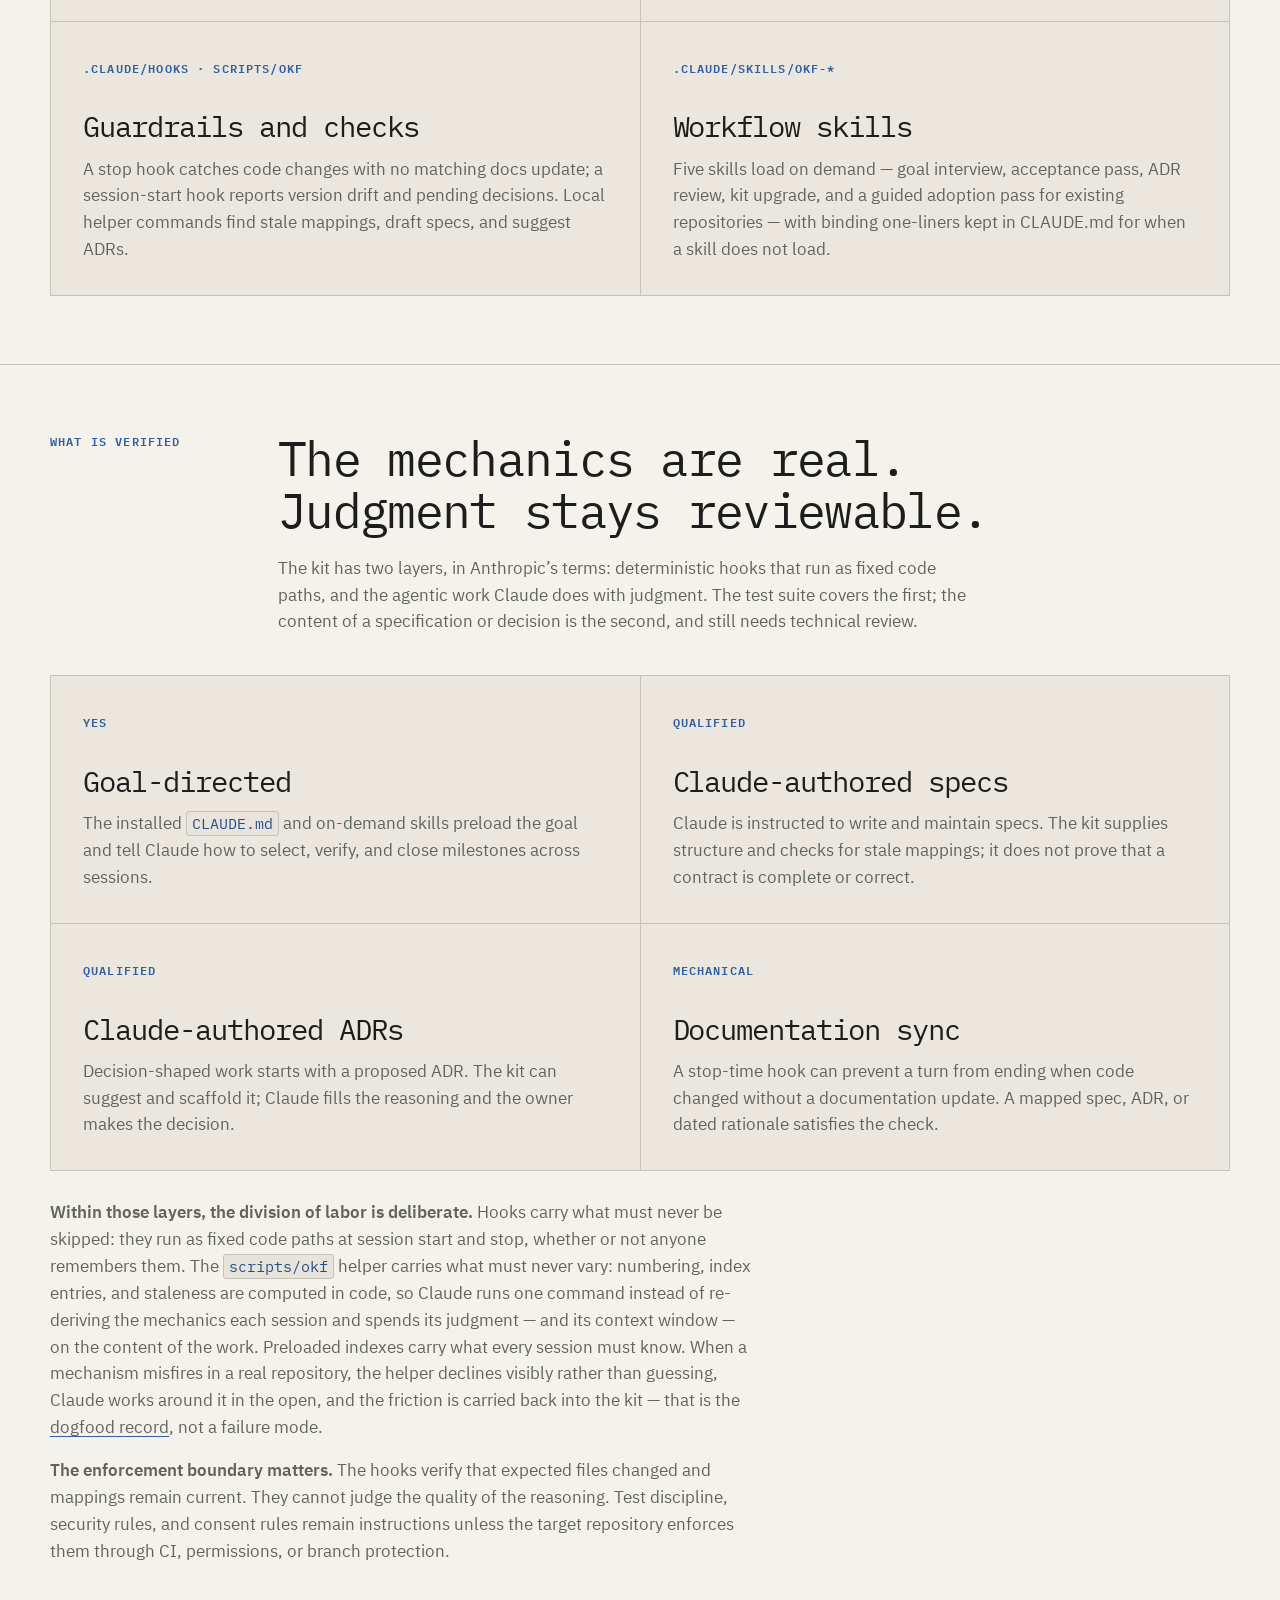
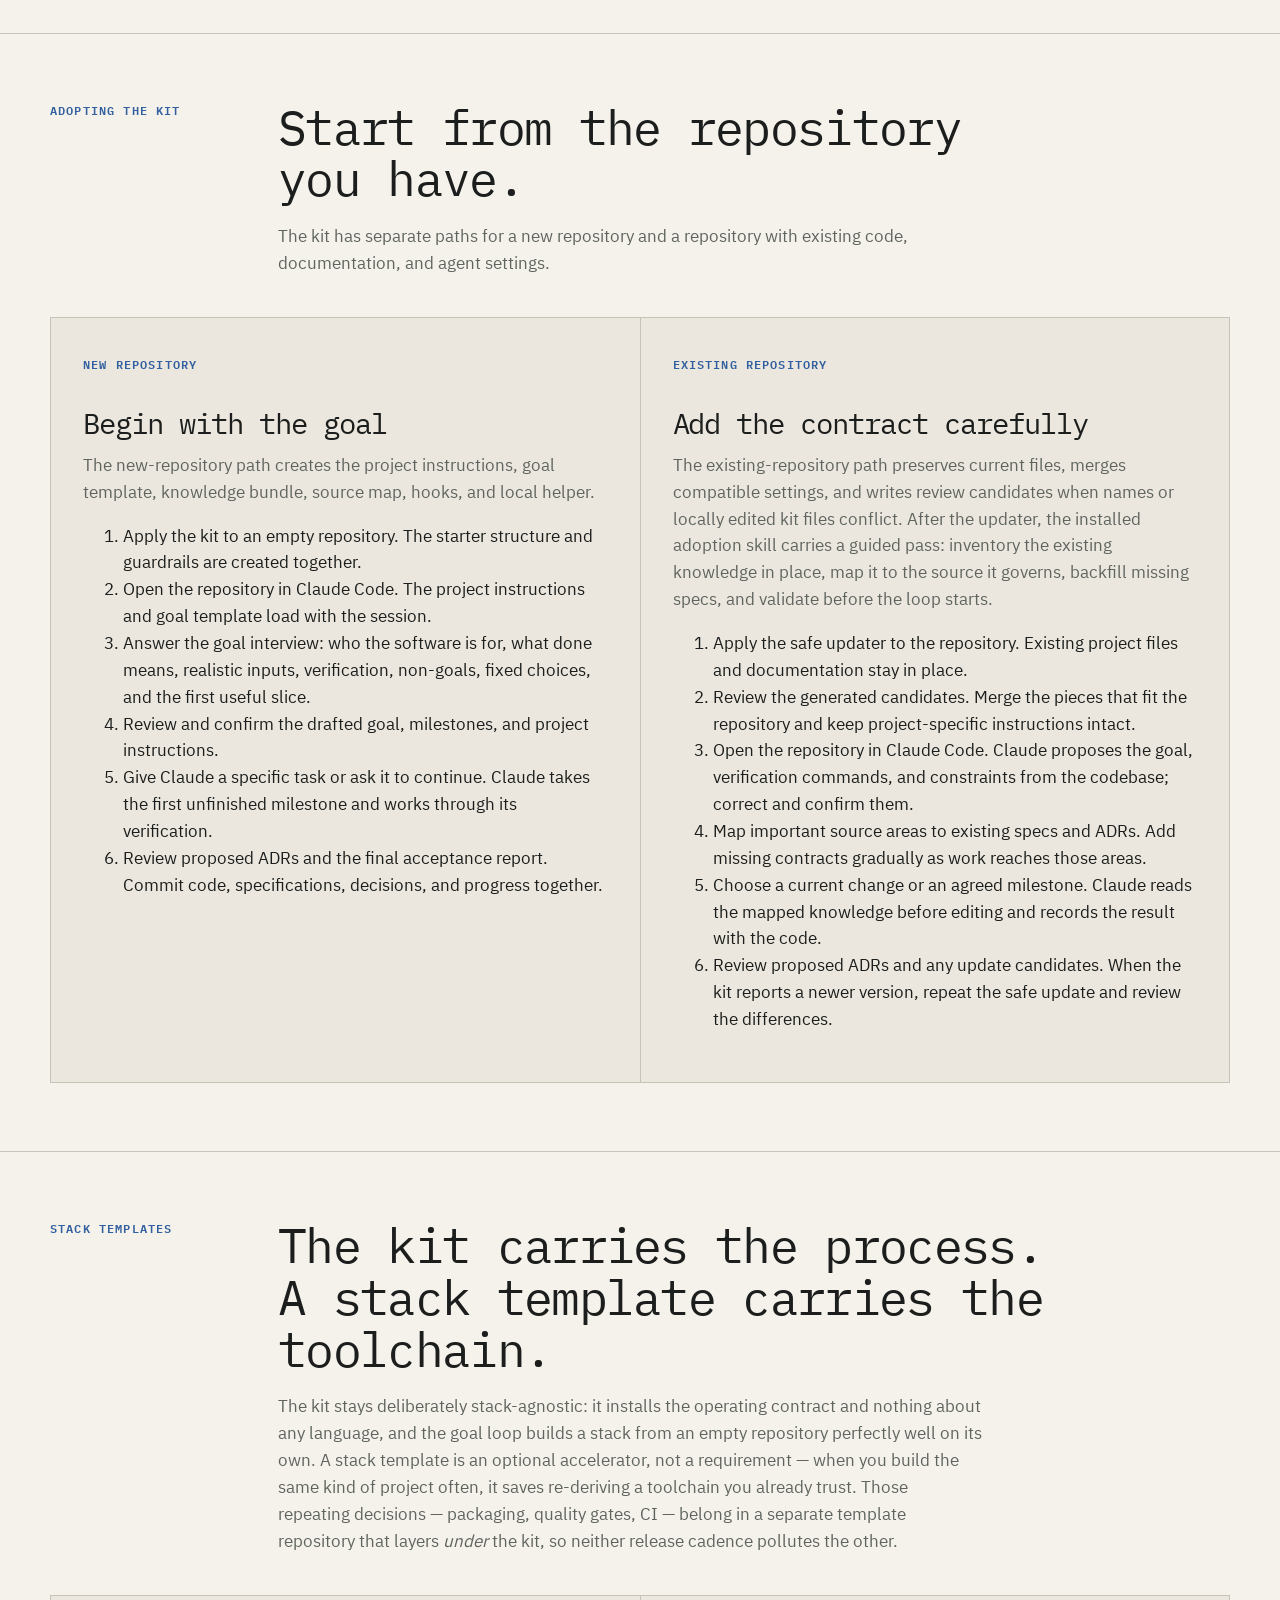
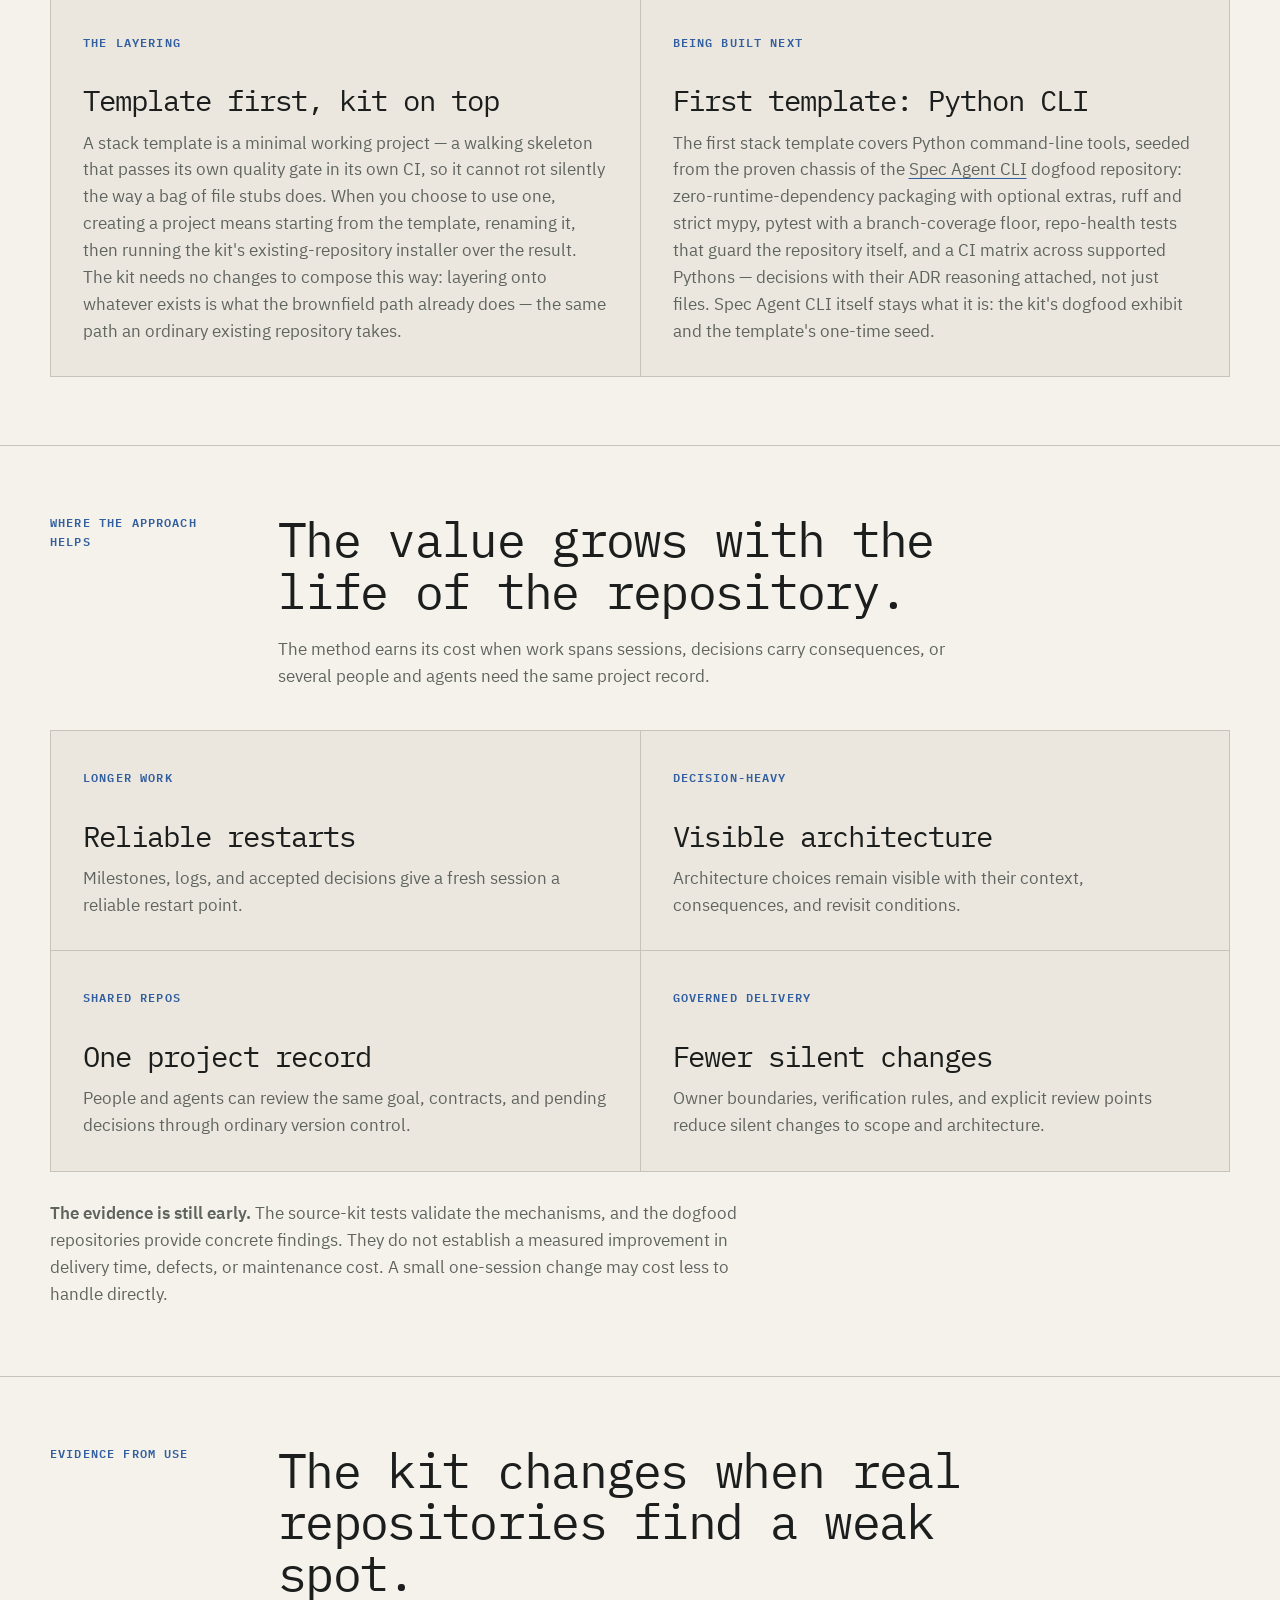
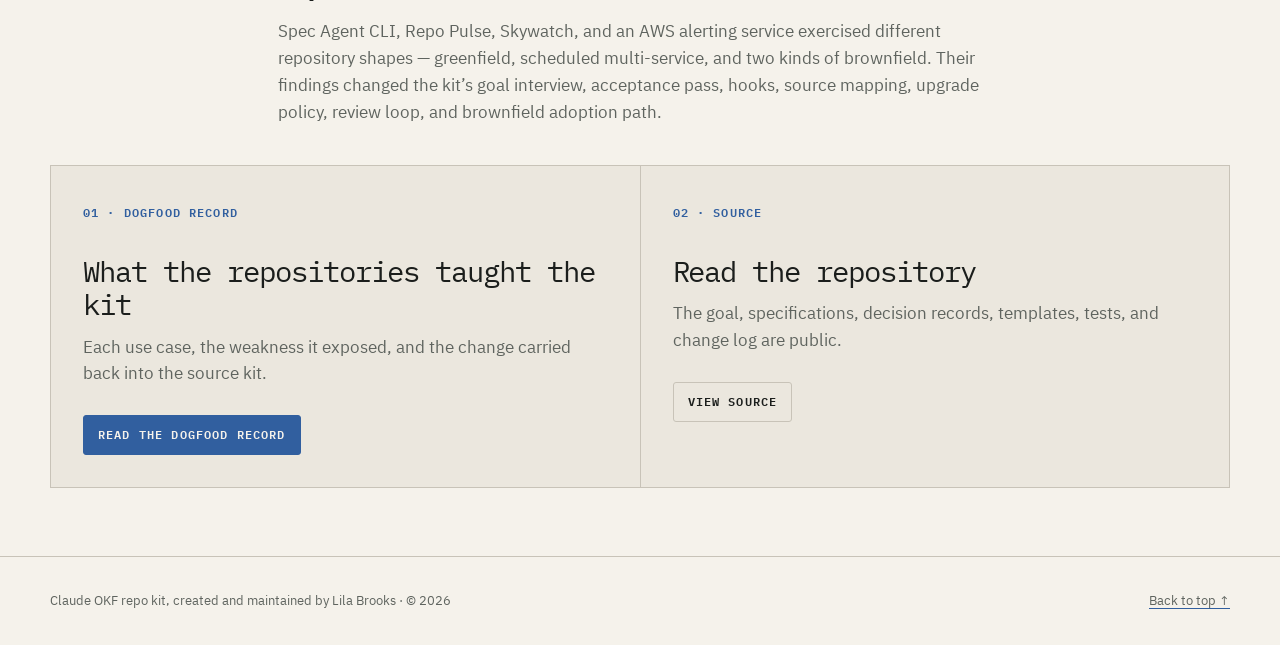
==== commit 8e6ede3c: "Frame stack templates as optional but helpful The section read as if a template were part of the flo" ====
--- a/site/index.html
+++ b/site/index.html
@@ -380,14 +380,14 @@
           <p class="compact-eyebrow">Stack templates</p>
           <div>
             <h2 class="compact-section-title" id="stacks-title">The kit carries the process. A stack template carries the toolchain.</h2>
-            <p class="compact-section-copy">The kit stays deliberately stack-agnostic: it installs the operating contract and nothing about any language. Repeating toolchain decisions — packaging, quality gates, CI — belong in a separate template repository that layers <em>under</em> the kit, so neither release cadence pollutes the other.</p>
+            <p class="compact-section-copy">The kit stays deliberately stack-agnostic: it installs the operating contract and nothing about any language, and the goal loop builds a stack from an empty repository perfectly well on its own. A stack template is an optional accelerator, not a requirement — when you build the same kind of project often, it saves re-deriving a toolchain you already trust. Those repeating decisions — packaging, quality gates, CI — belong in a separate template repository that layers <em>under</em> the kit, so neither release cadence pollutes the other.</p>
           </div>
         </div>
         <div class="compact-grid">
           <article class="compact-card">
             <span class="compact-tag">The layering</span>
             <h3 class="compact-card-title">Template first, kit on top</h3>
-            <p>A stack template is a minimal working project — a walking skeleton that passes its own quality gate in its own CI, so it cannot rot silently the way a bag of file stubs does. Creating a project means starting from the template, renaming it, then running the kit's existing-repository installer over the result. The kit needs no changes to compose this way: layering onto whatever exists is what the brownfield path already does.</p>
+            <p>A stack template is a minimal working project — a walking skeleton that passes its own quality gate in its own CI, so it cannot rot silently the way a bag of file stubs does. When you choose to use one, creating a project means starting from the template, renaming it, then running the kit's existing-repository installer over the result. The kit needs no changes to compose this way: layering onto whatever exists is what the brownfield path already does — the same path an ordinary existing repository takes.</p>
           </article>
           <article class="compact-card">
             <span class="compact-tag">Being built next</span>
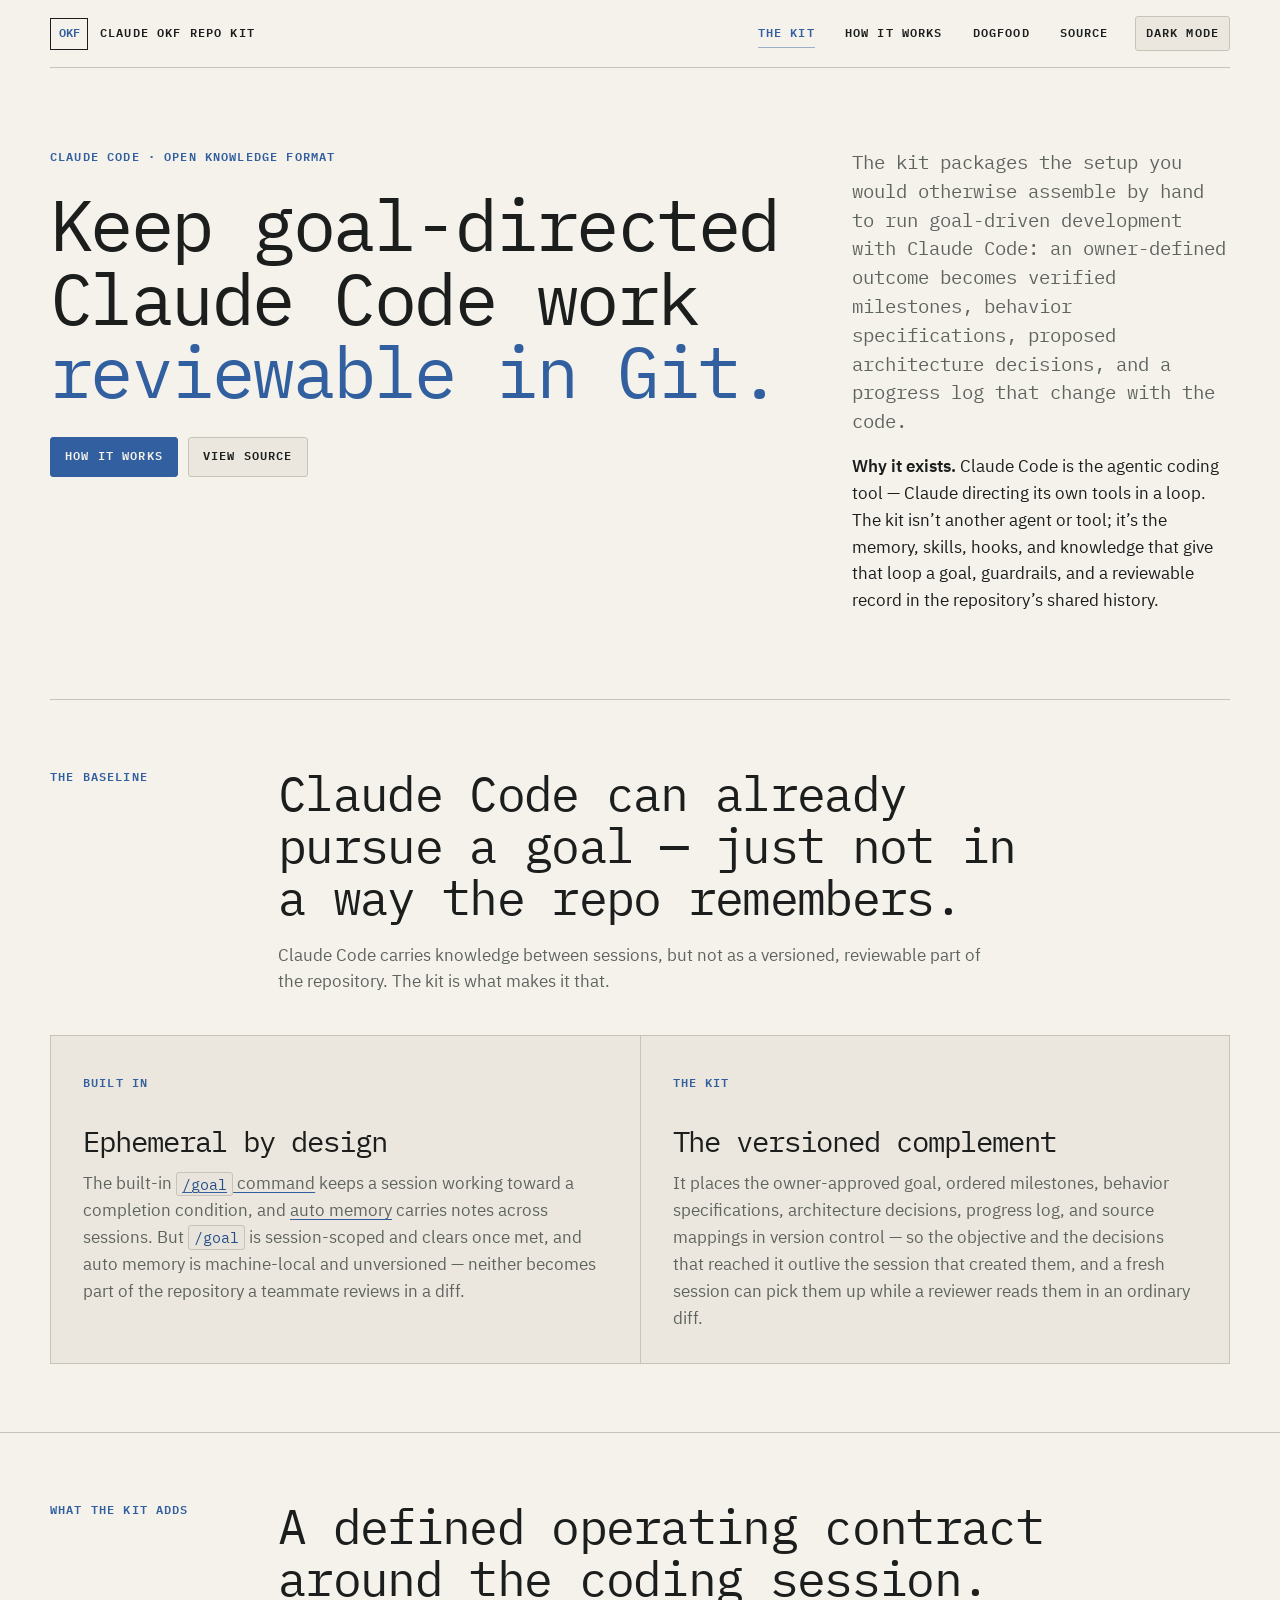
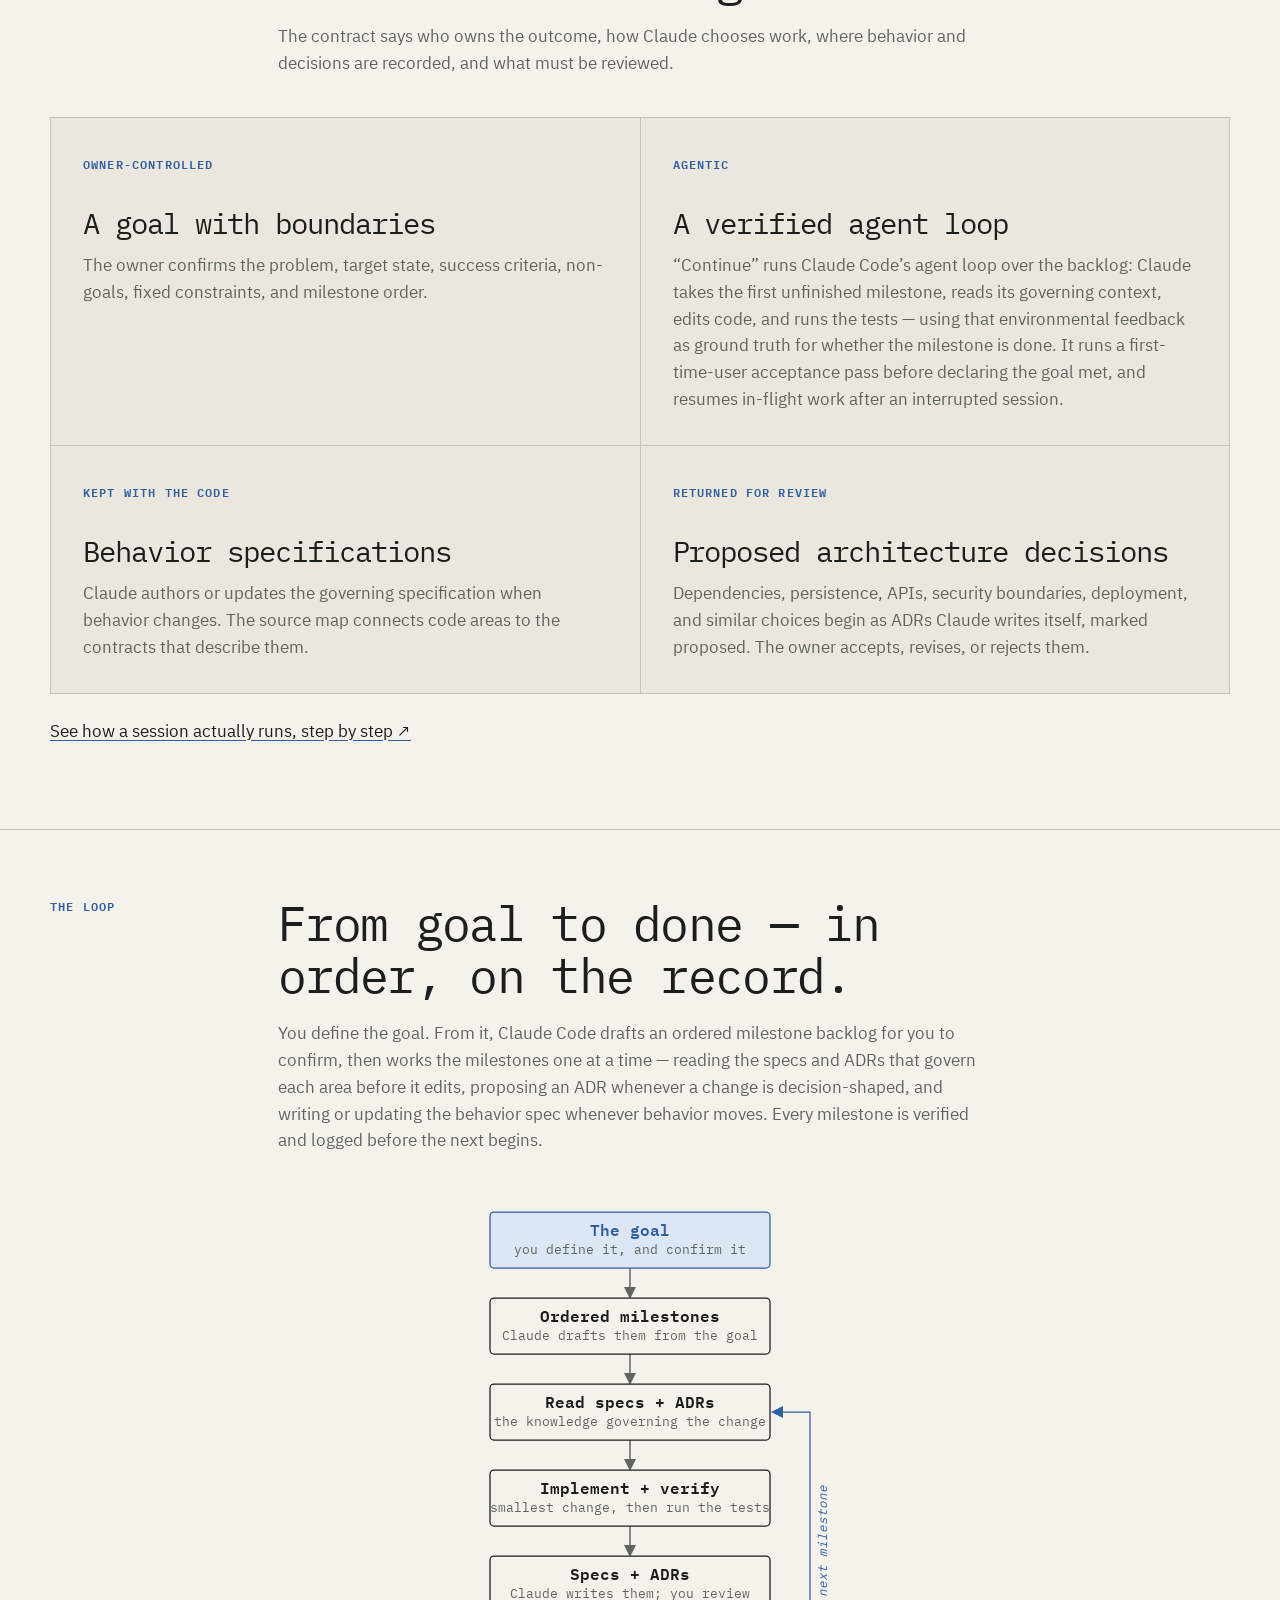
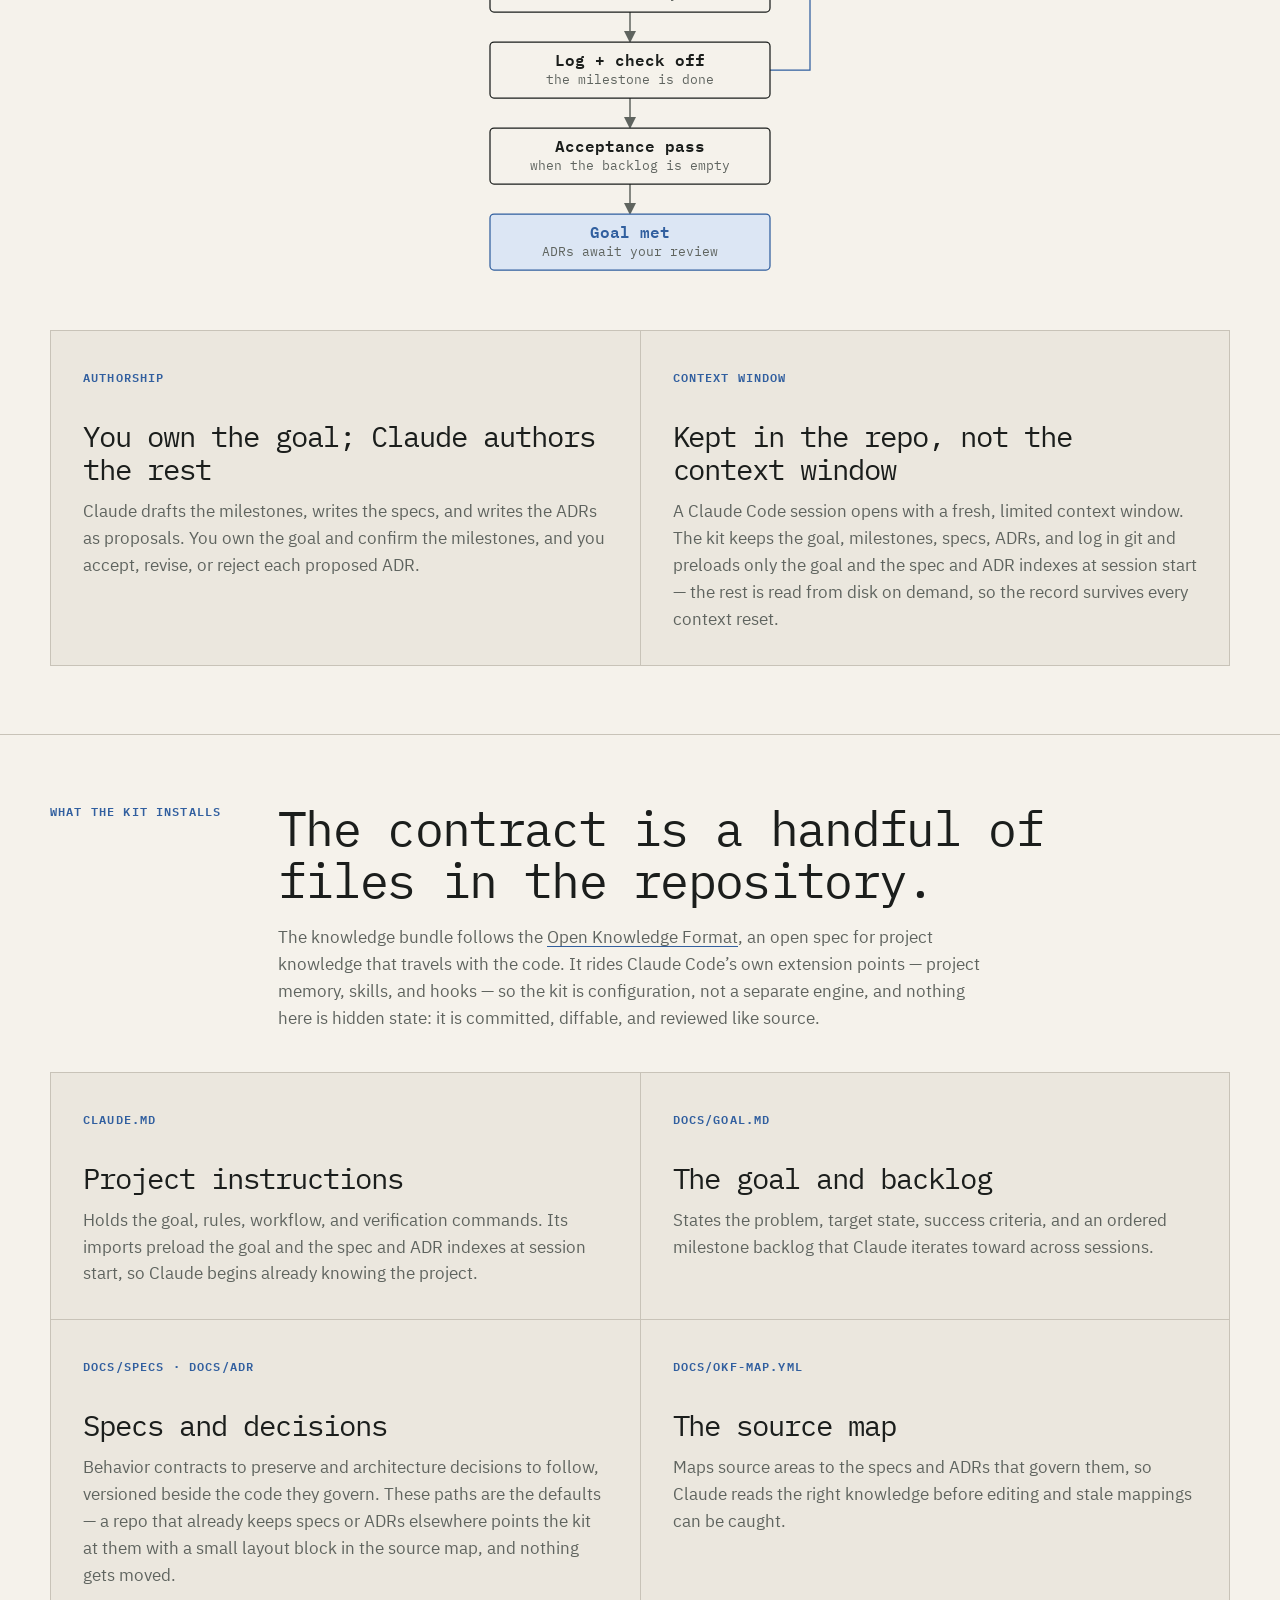
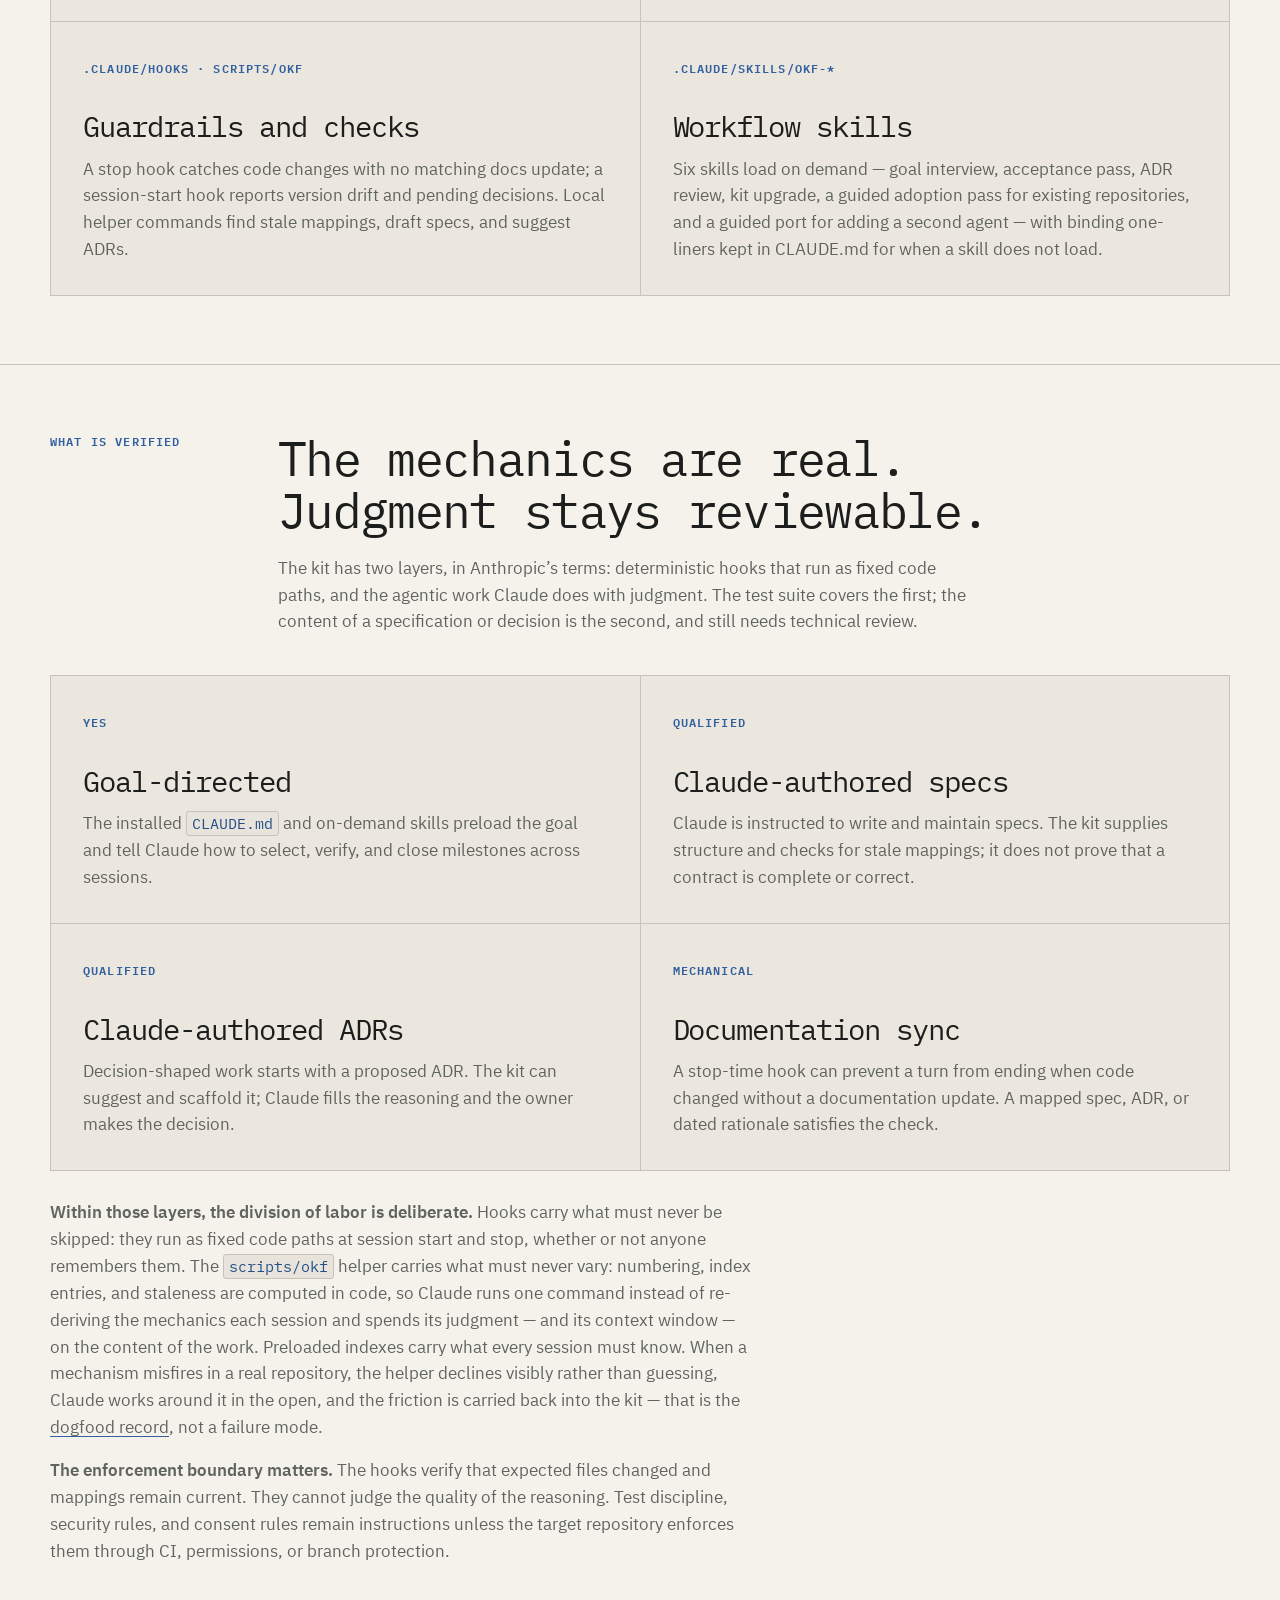
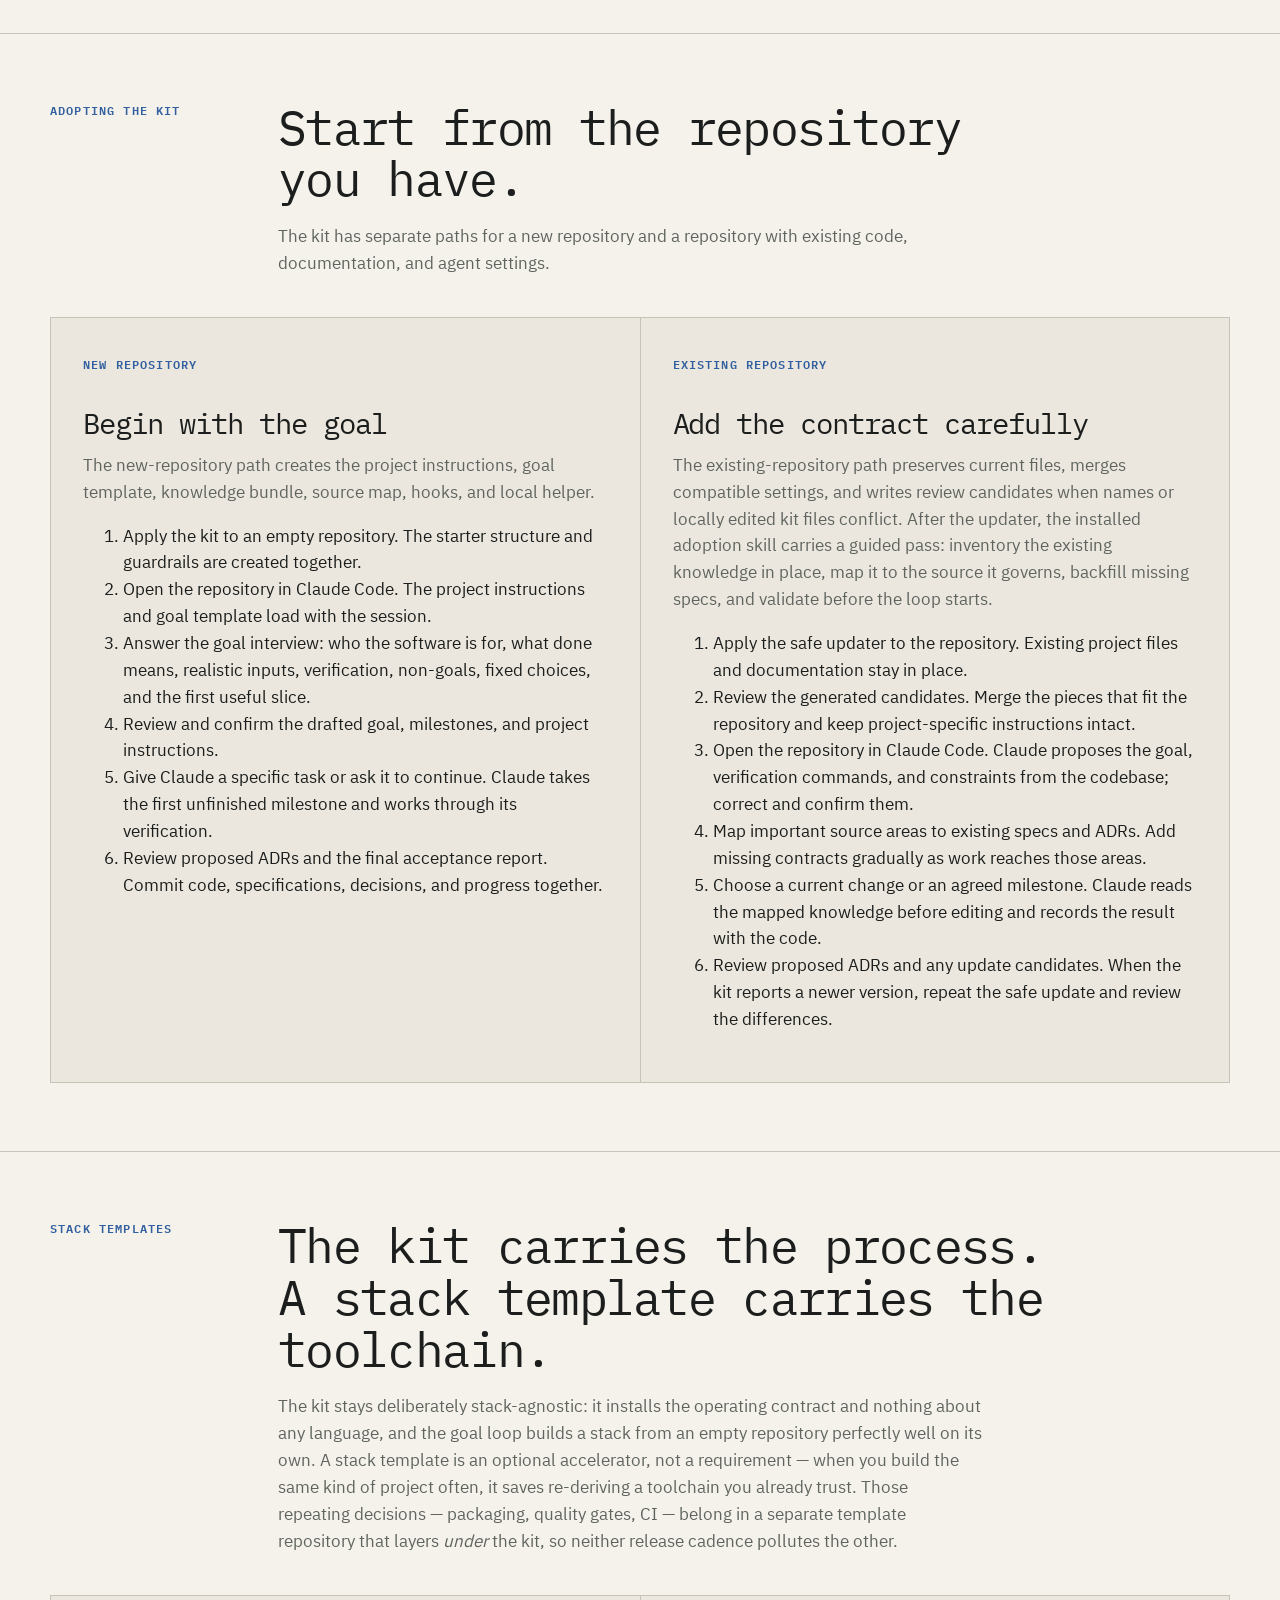
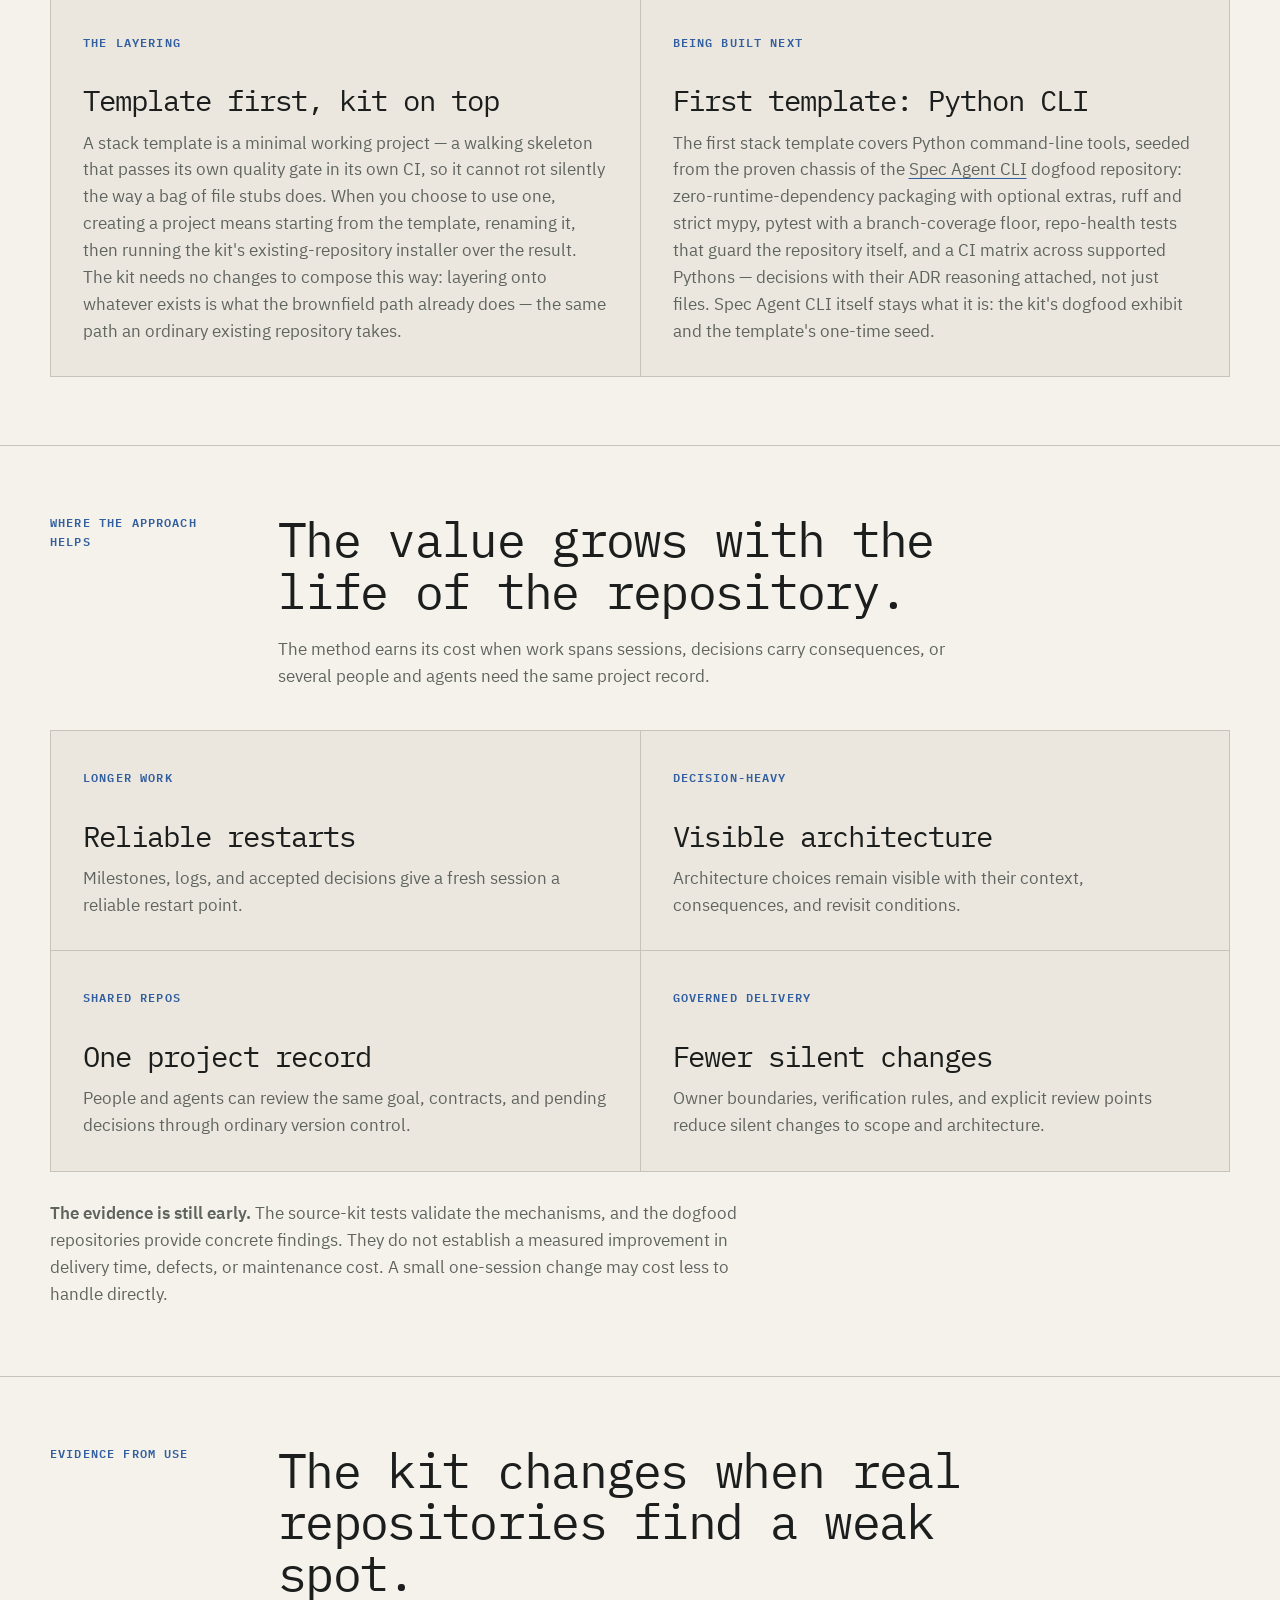
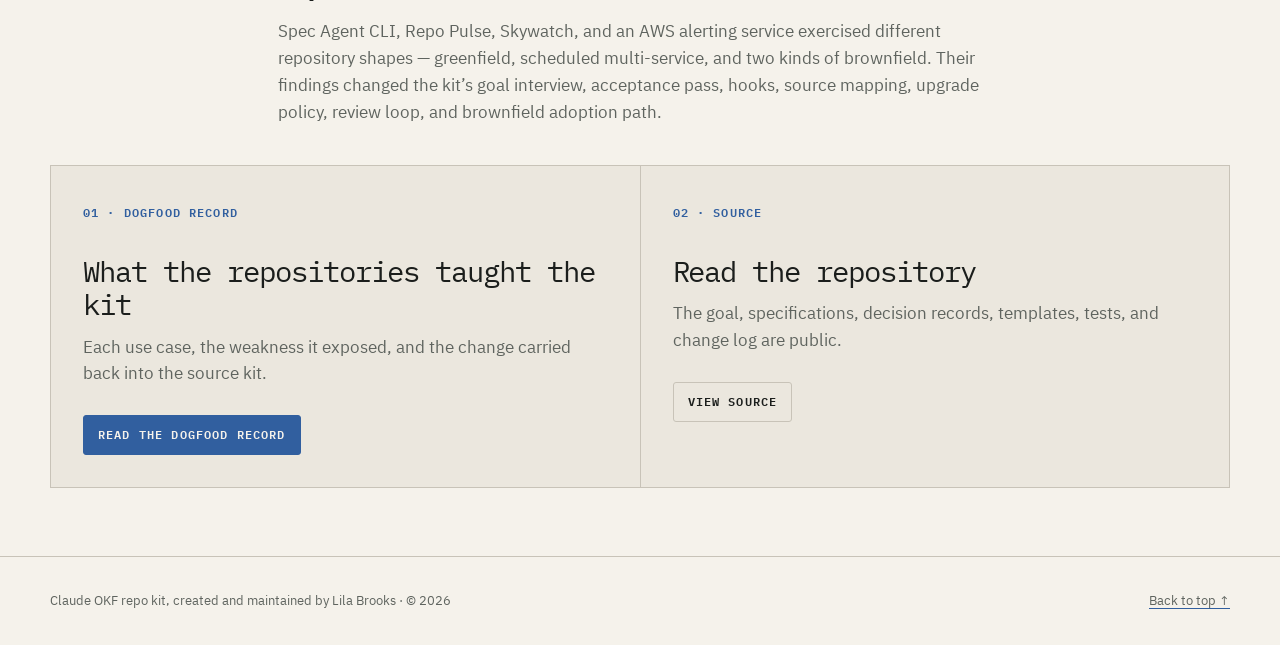
==== commit 7698d543: "Kit 0.3.5: second-agent port skill and undeclared-mirror advisories From a fleet review of the four " ====
--- a/site/index.html
+++ b/site/index.html
@@ -292,7 +292,7 @@
           <article class="compact-card">
             <span class="compact-tag">.claude/skills/okf-*</span>
             <h3 class="compact-card-title">Workflow skills</h3>
-            <p>Five skills load on demand — goal interview, acceptance pass, ADR review, kit upgrade, and a guided adoption pass for existing repositories — with binding one-liners kept in CLAUDE.md for when a skill does not load.</p>
+            <p>Six skills load on demand — goal interview, acceptance pass, ADR review, kit upgrade, a guided adoption pass for existing repositories, and a guided port for adding a second agent — with binding one-liners kept in CLAUDE.md for when a skill does not load.</p>
           </article>
         </div>
       </div>
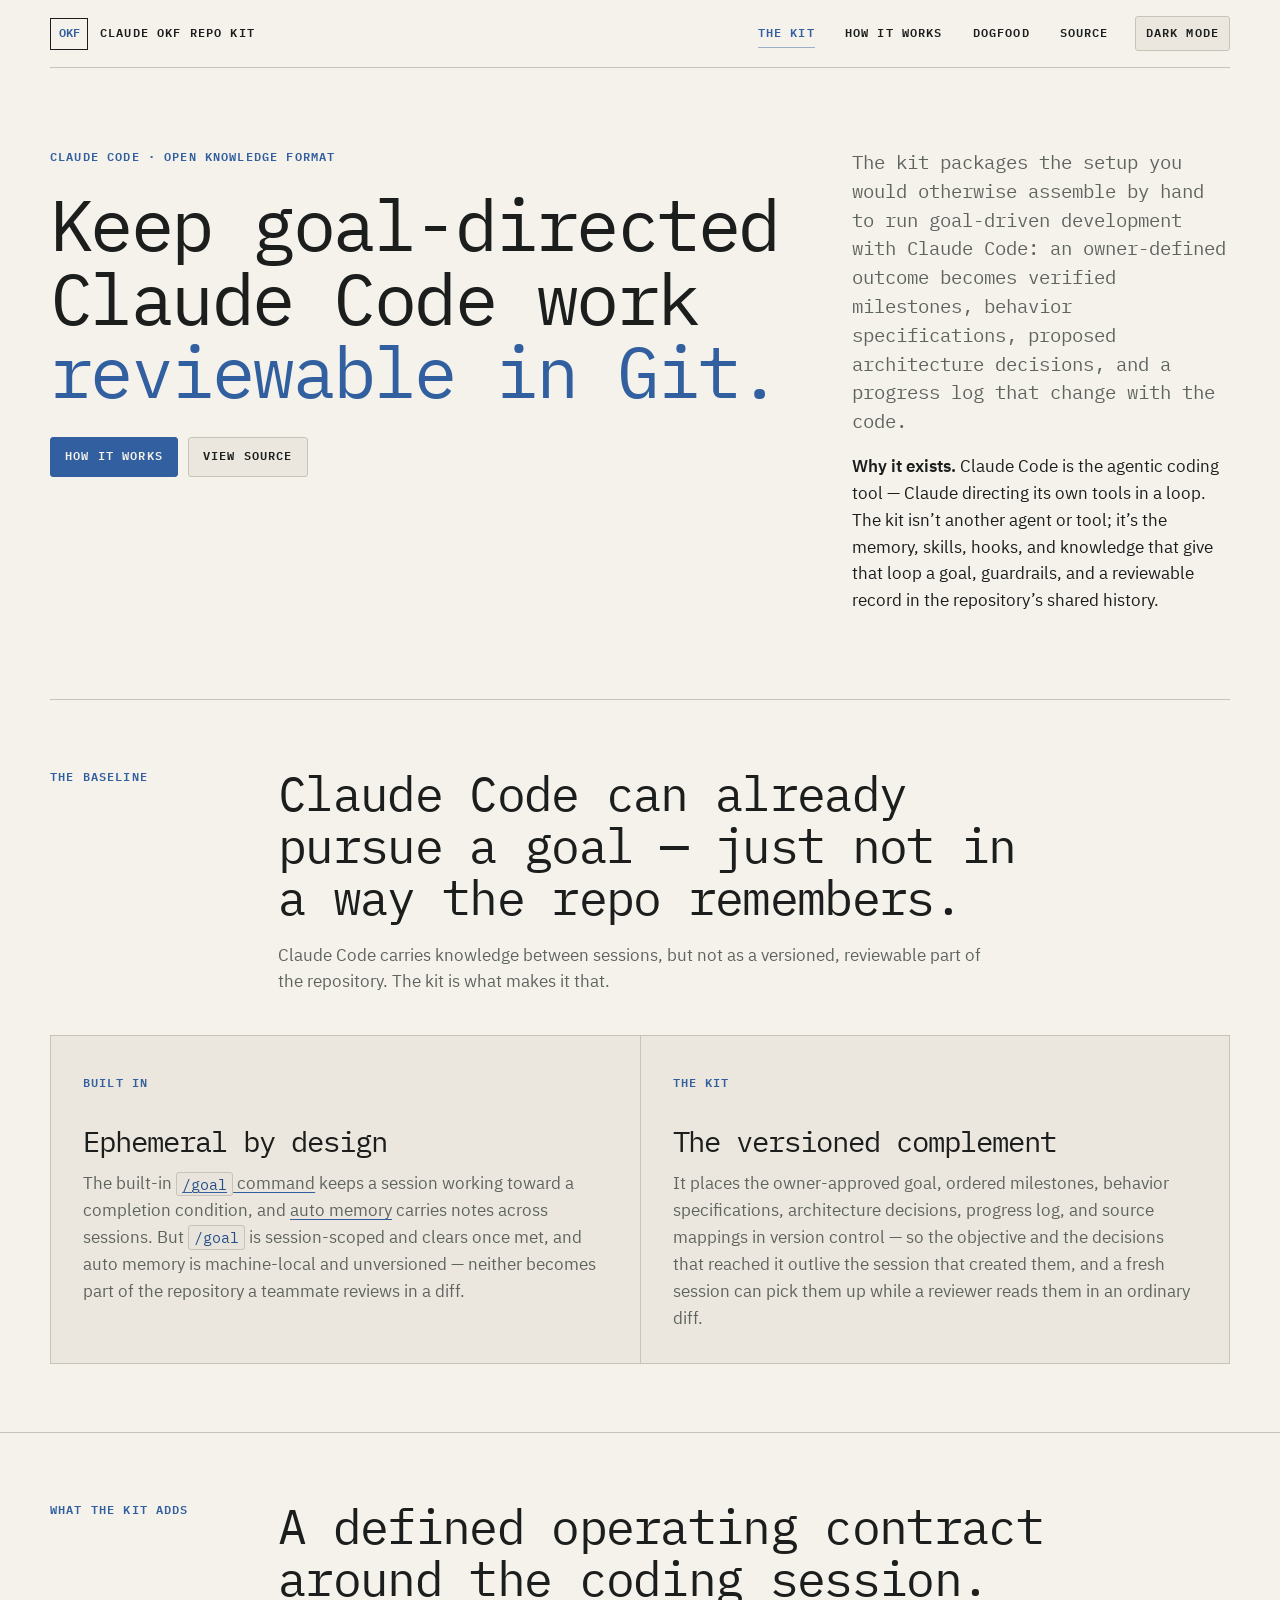
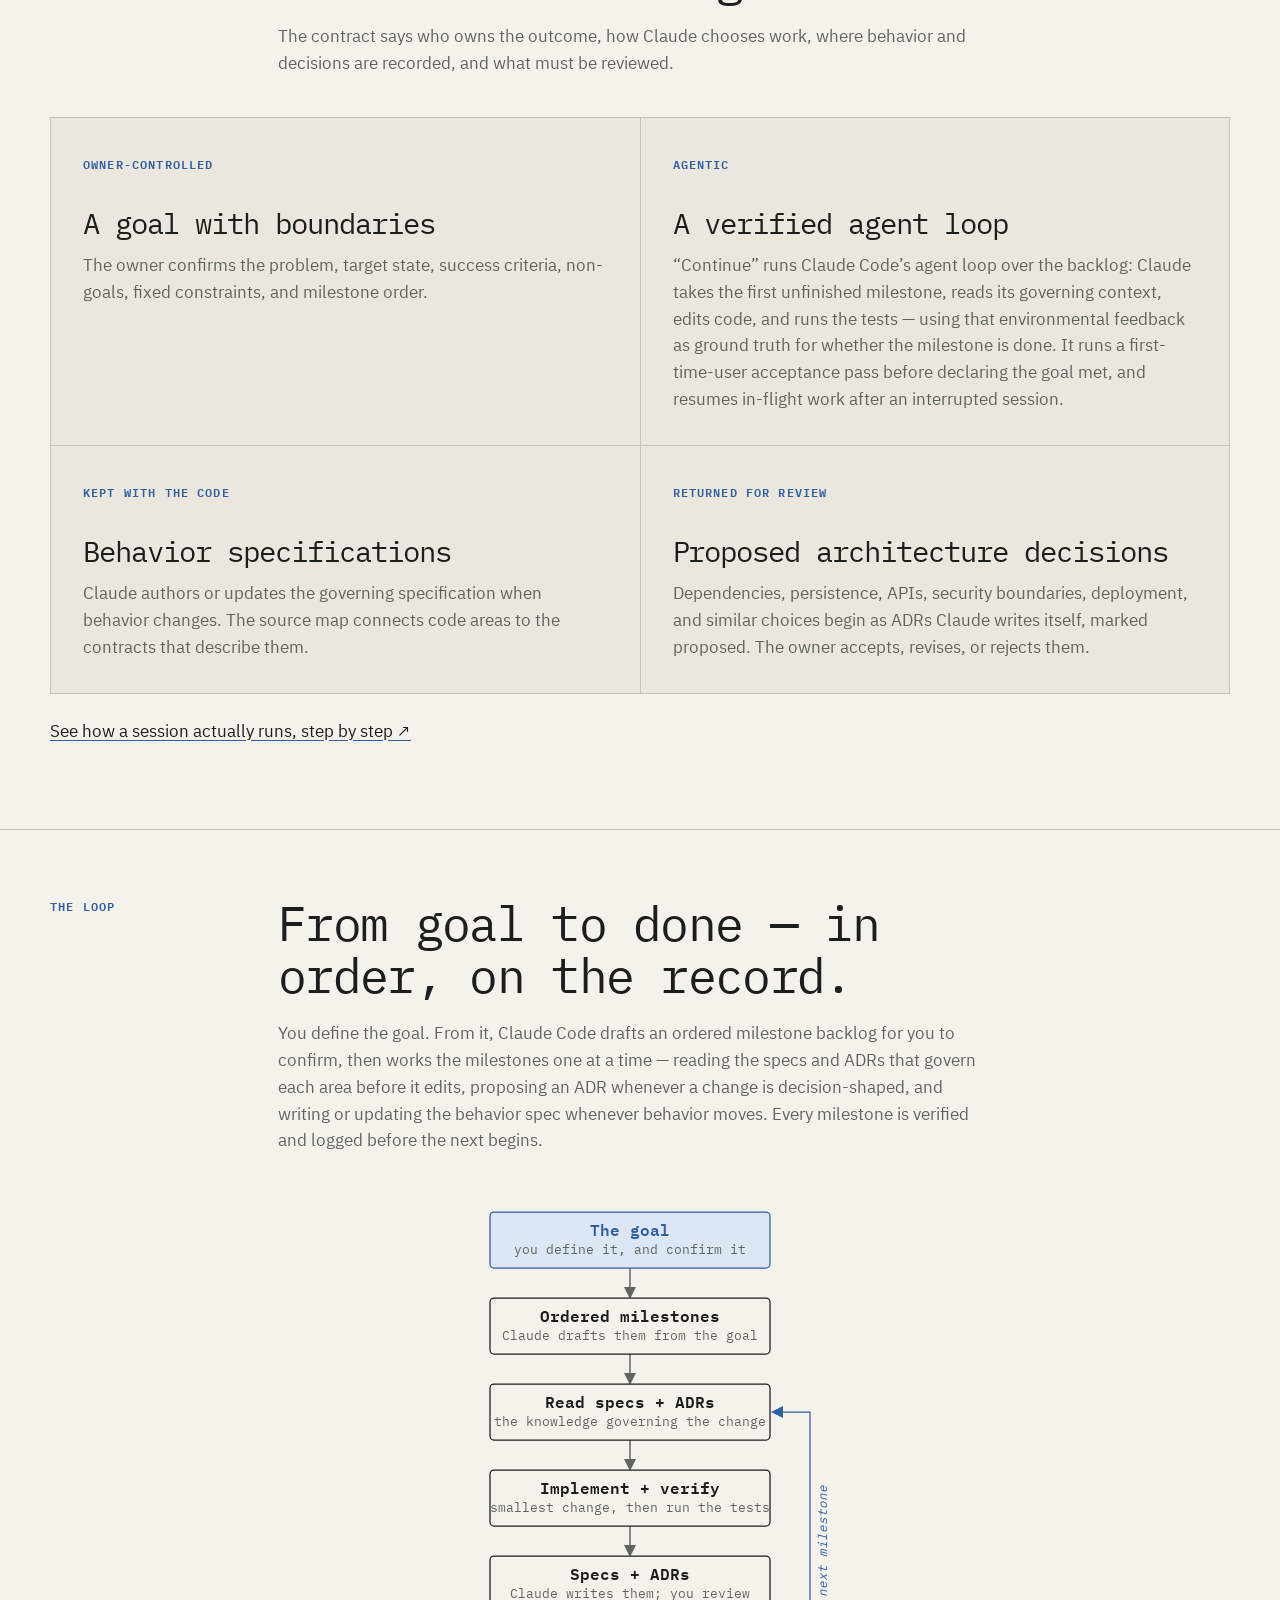
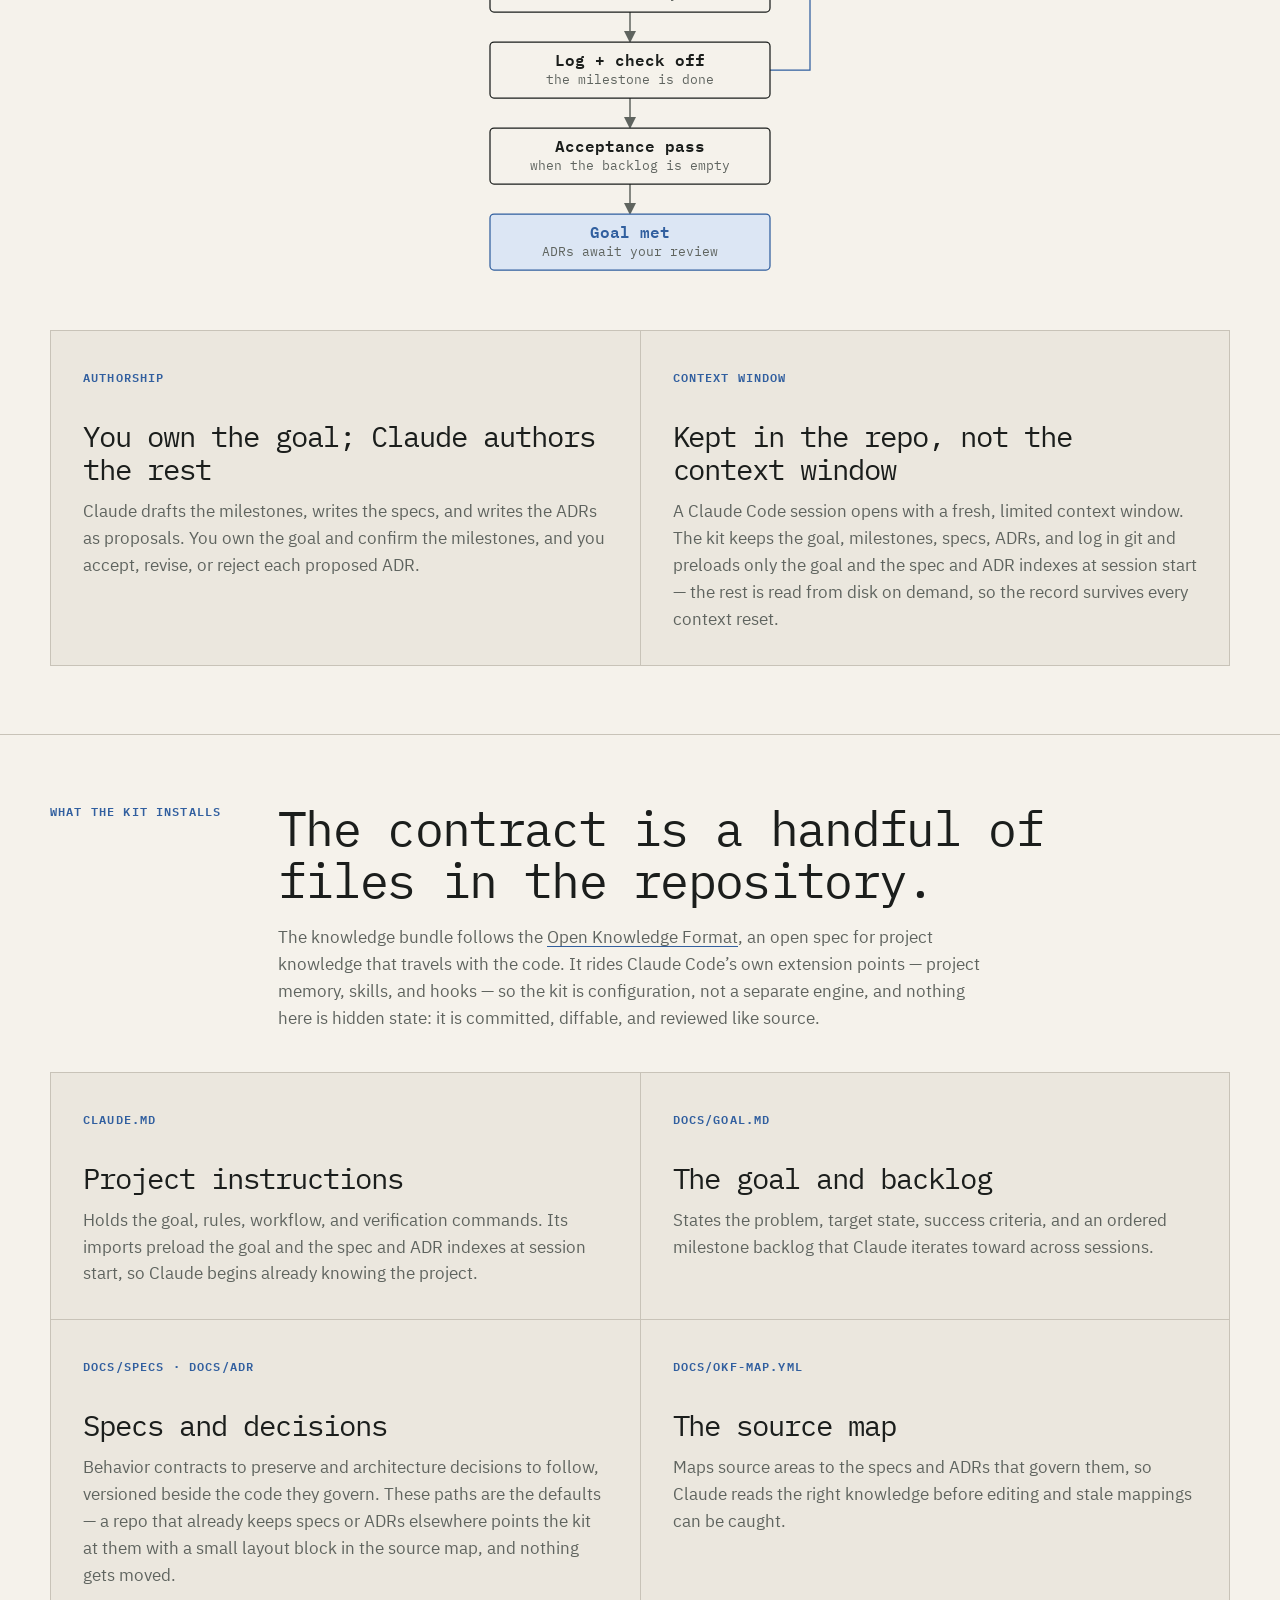
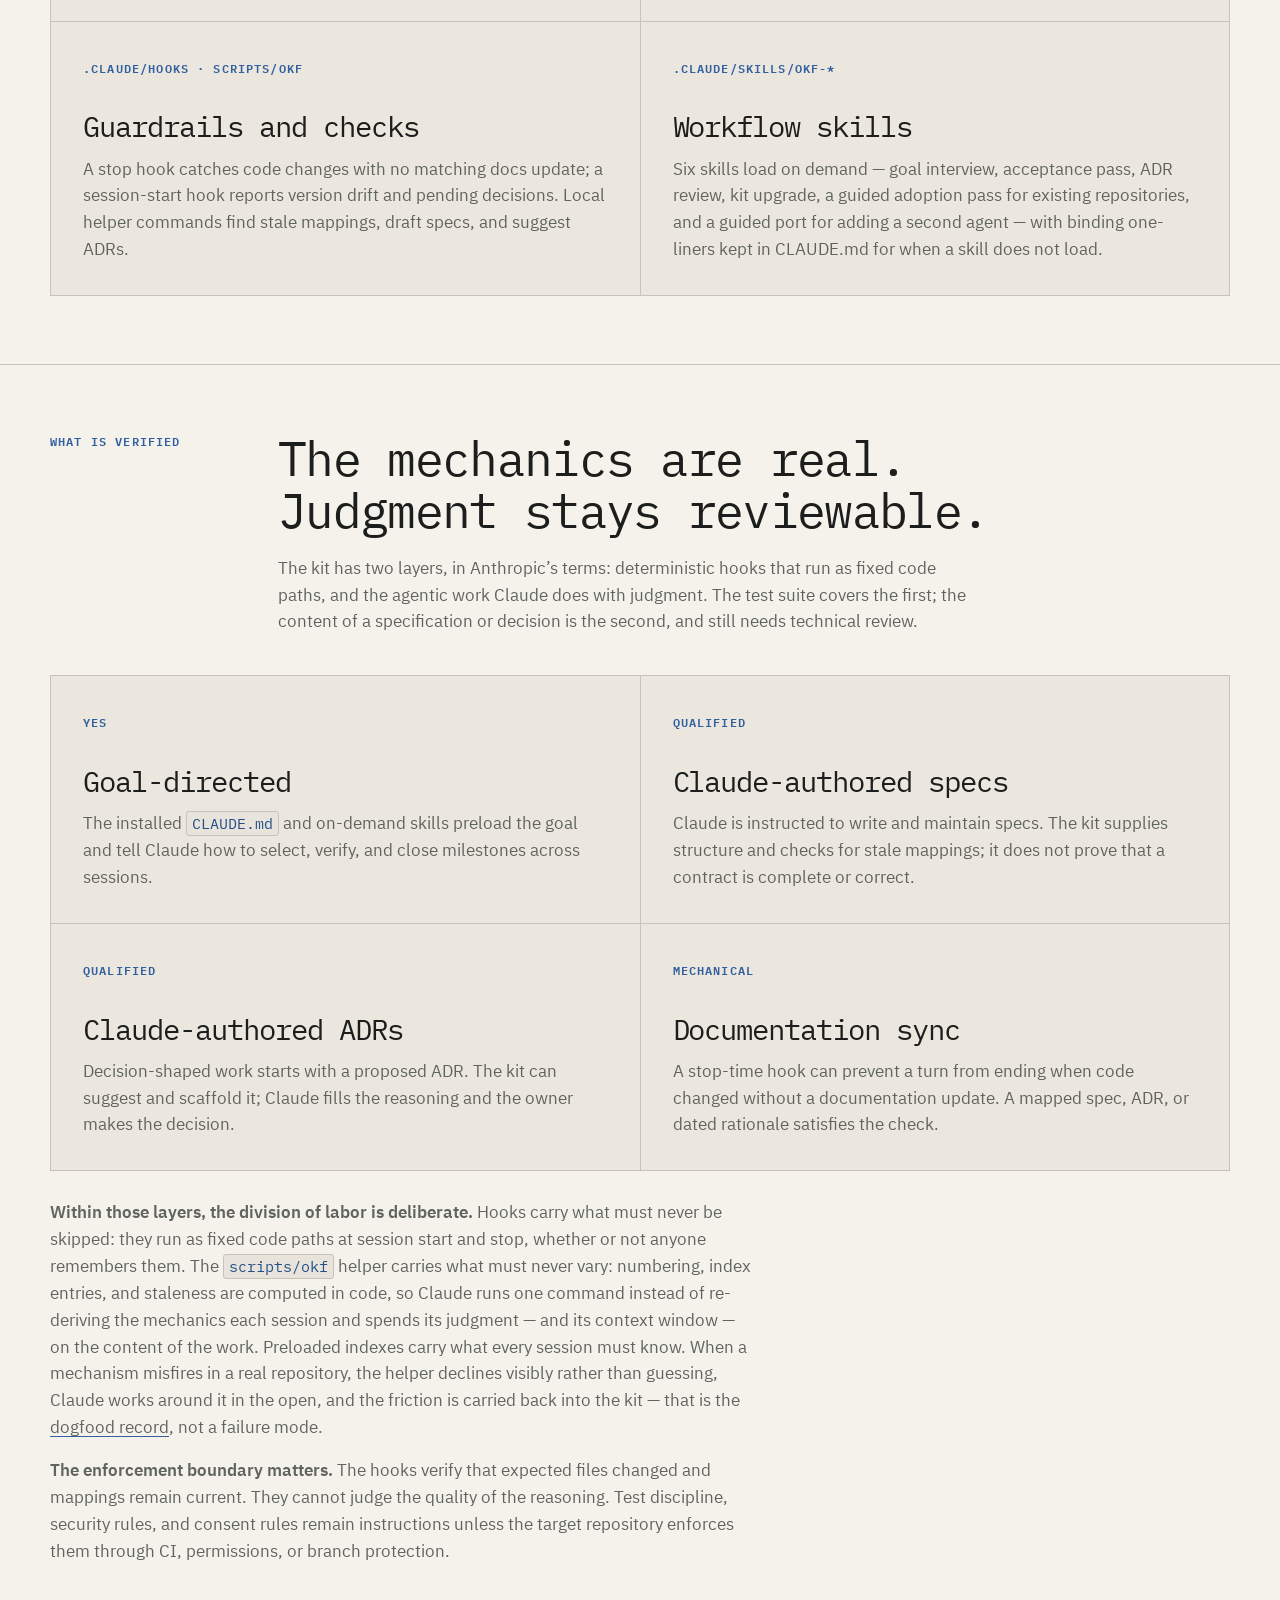
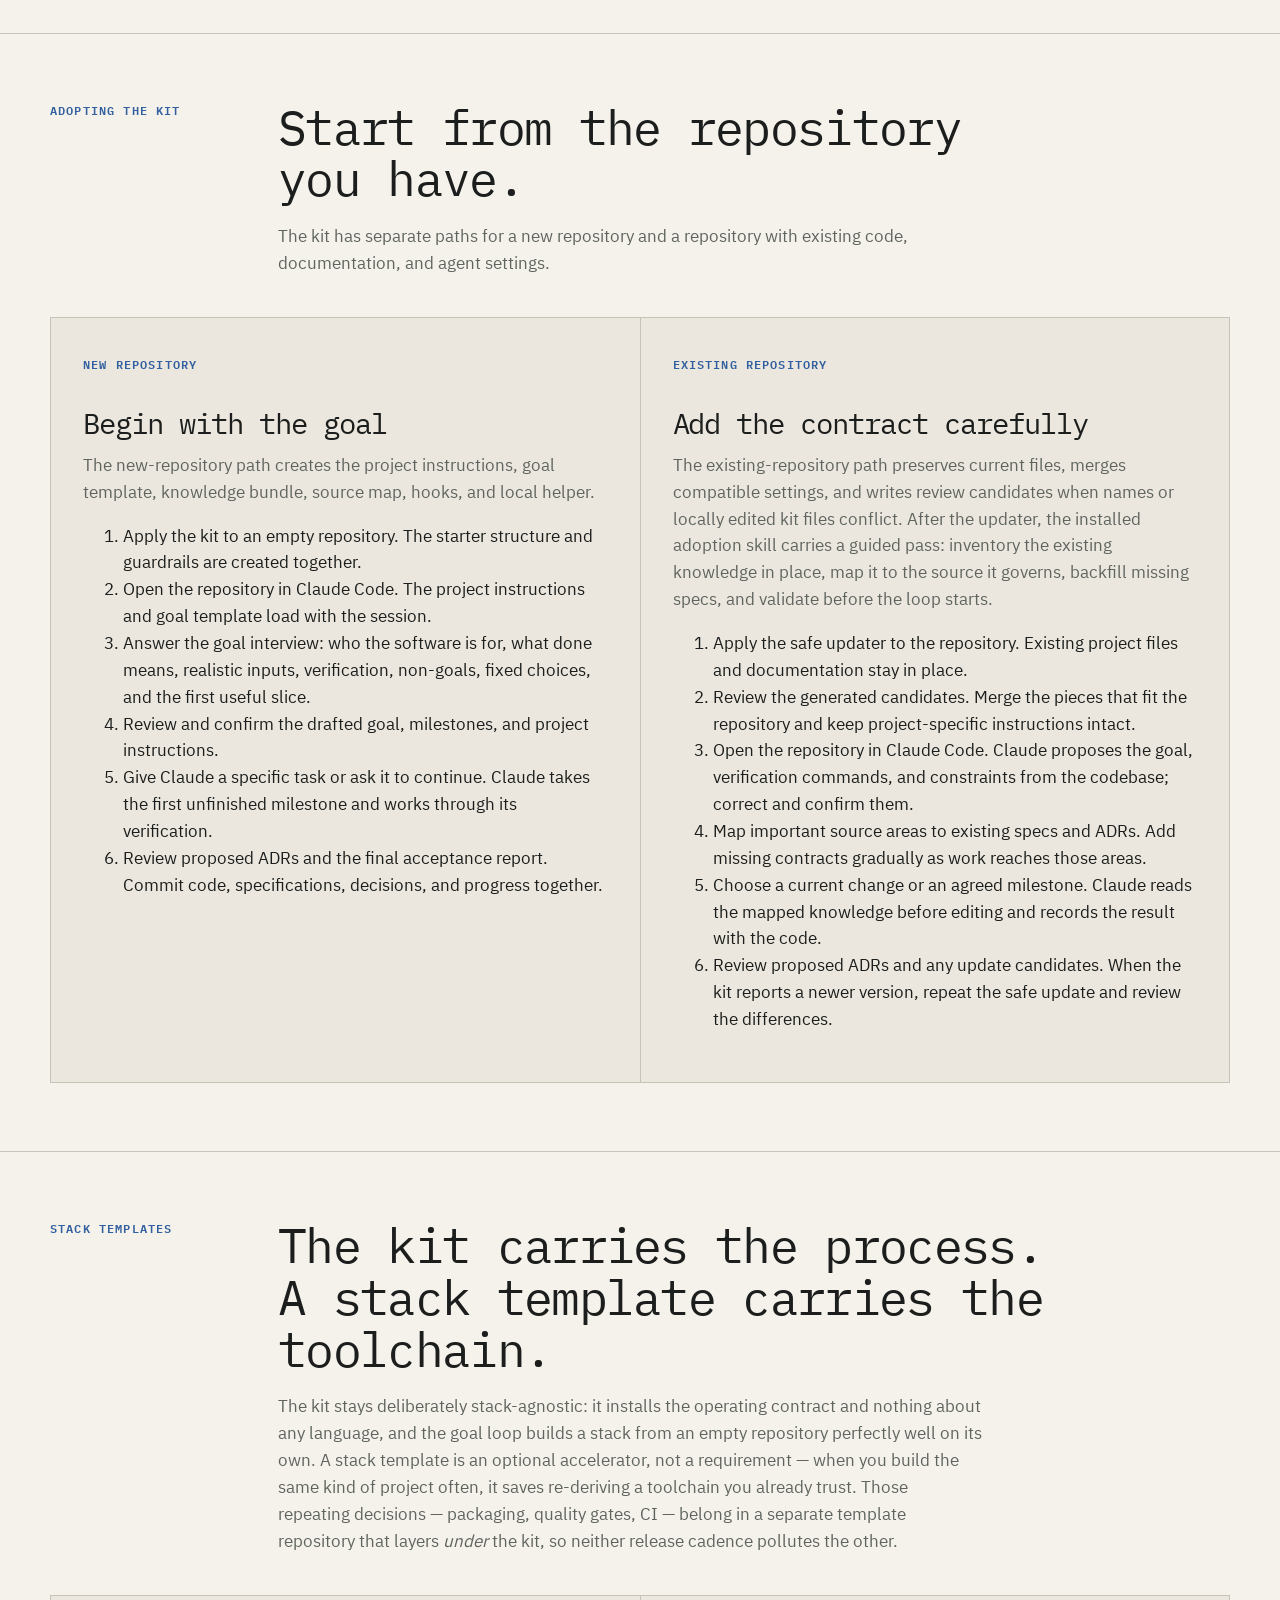
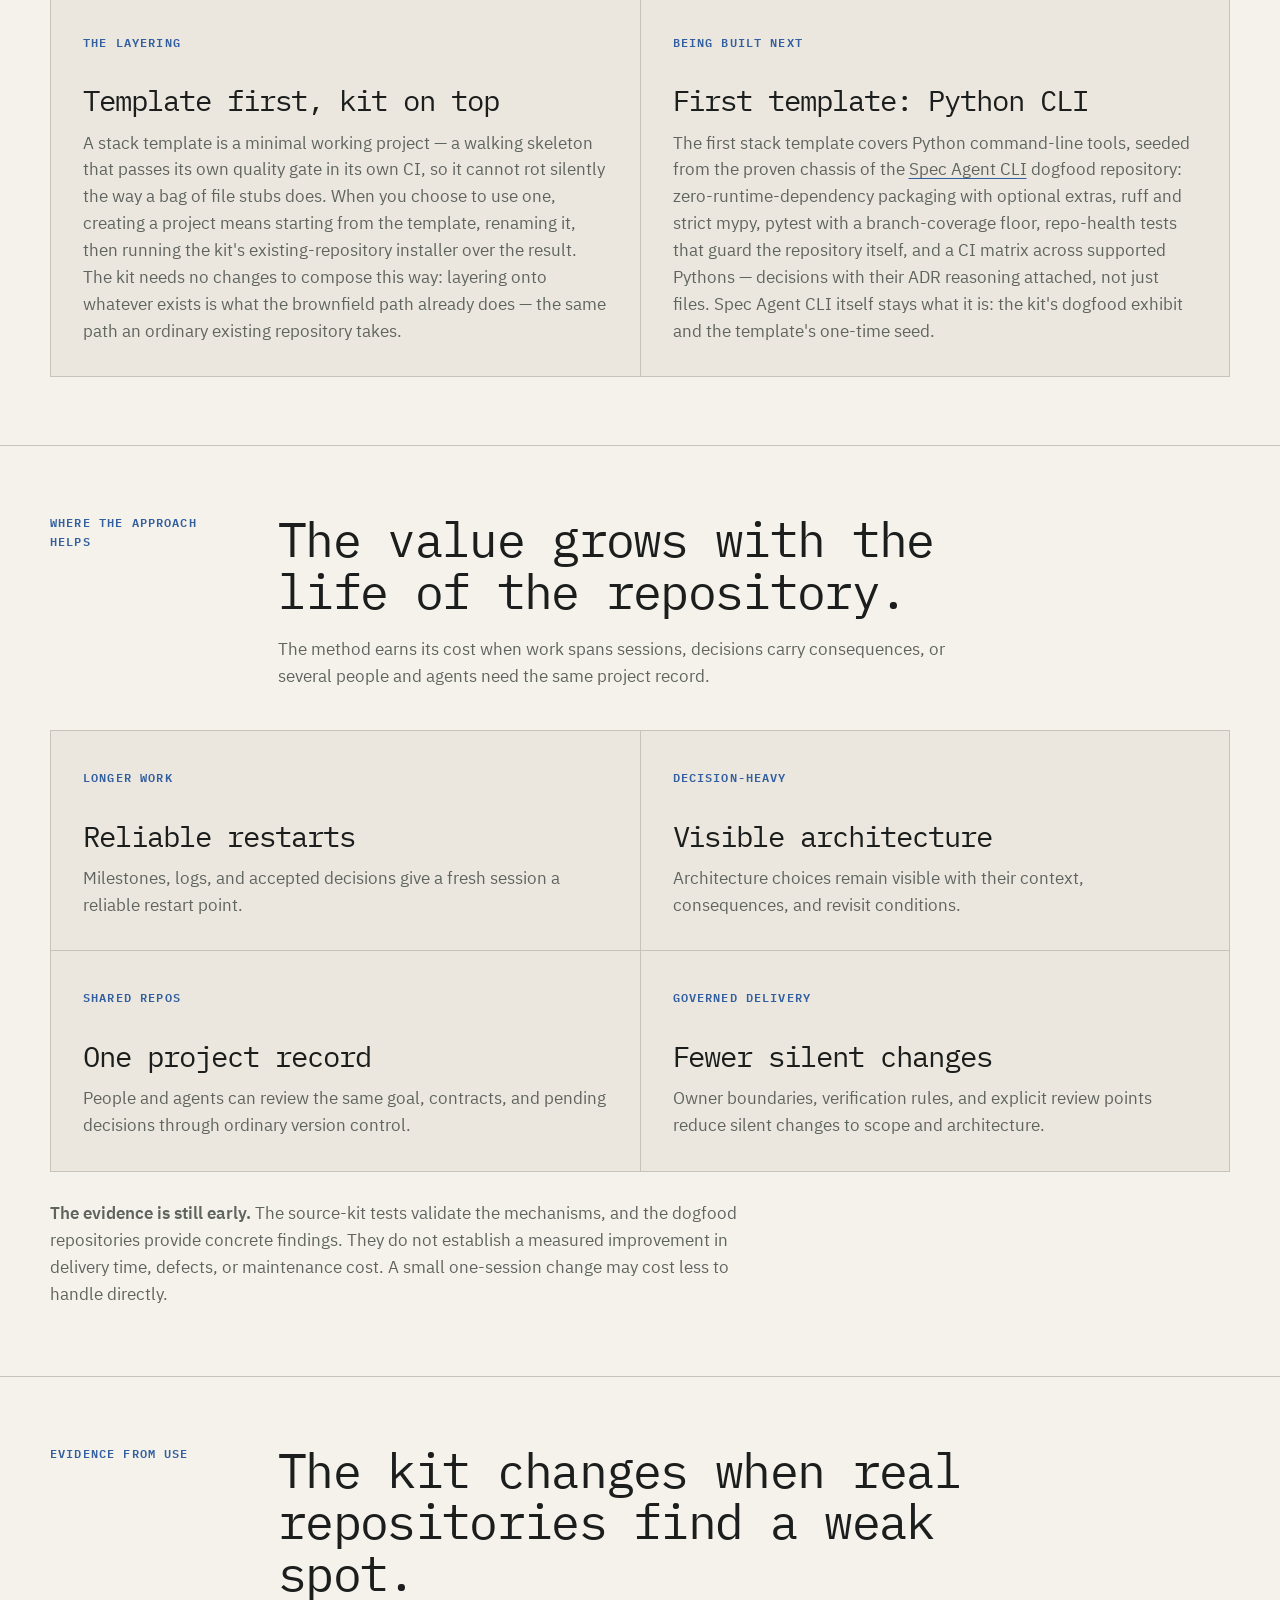
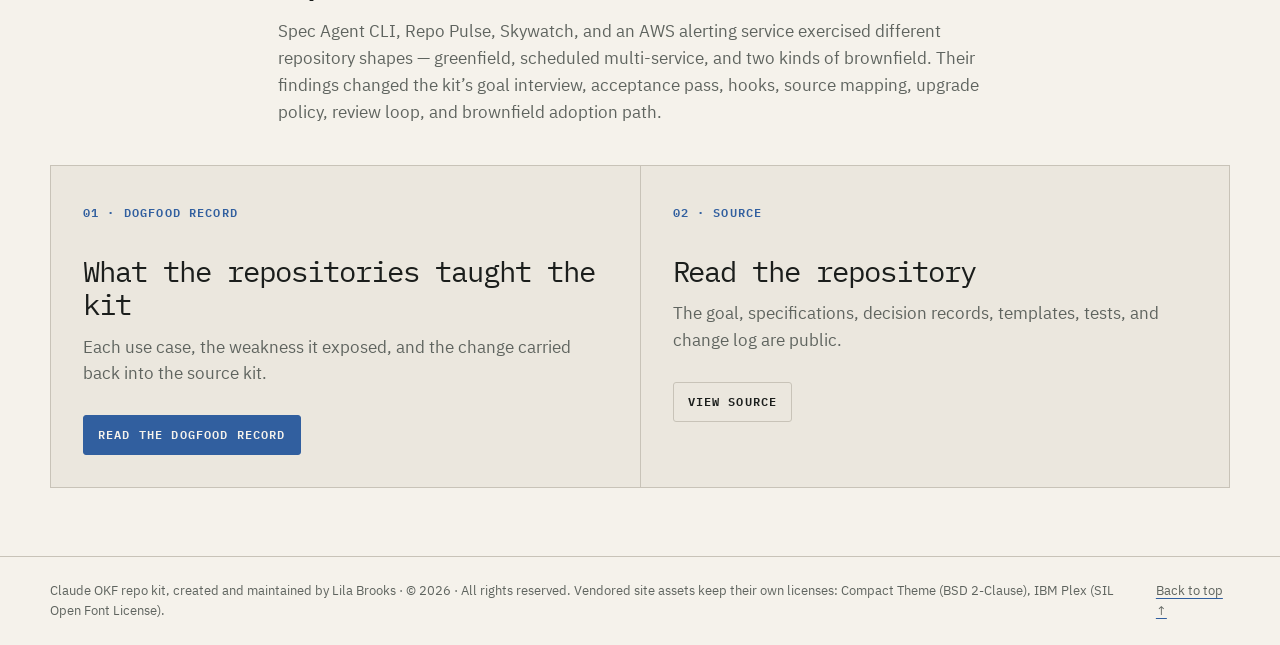
==== commit 1156c821: "Site: state the reservation of rights in the content-page footers The MIT -> proprietary relicense u" ====
--- a/site/index.html
+++ b/site/index.html
@@ -461,7 +461,7 @@
   </main>
 
   <footer class="compact-footer compact-shell">
-    <span>Claude OKF repo kit, created and maintained by Lila Brooks · © 2026</span>
+    <span>Claude OKF repo kit, created and maintained by Lila Brooks · © 2026 · All rights reserved. Vendored site assets keep their own licenses: Compact Theme (BSD 2-Clause), IBM Plex (SIL Open Font License).</span>
     <a href="#content">Back to top ↑</a>
   </footer>
 </body>
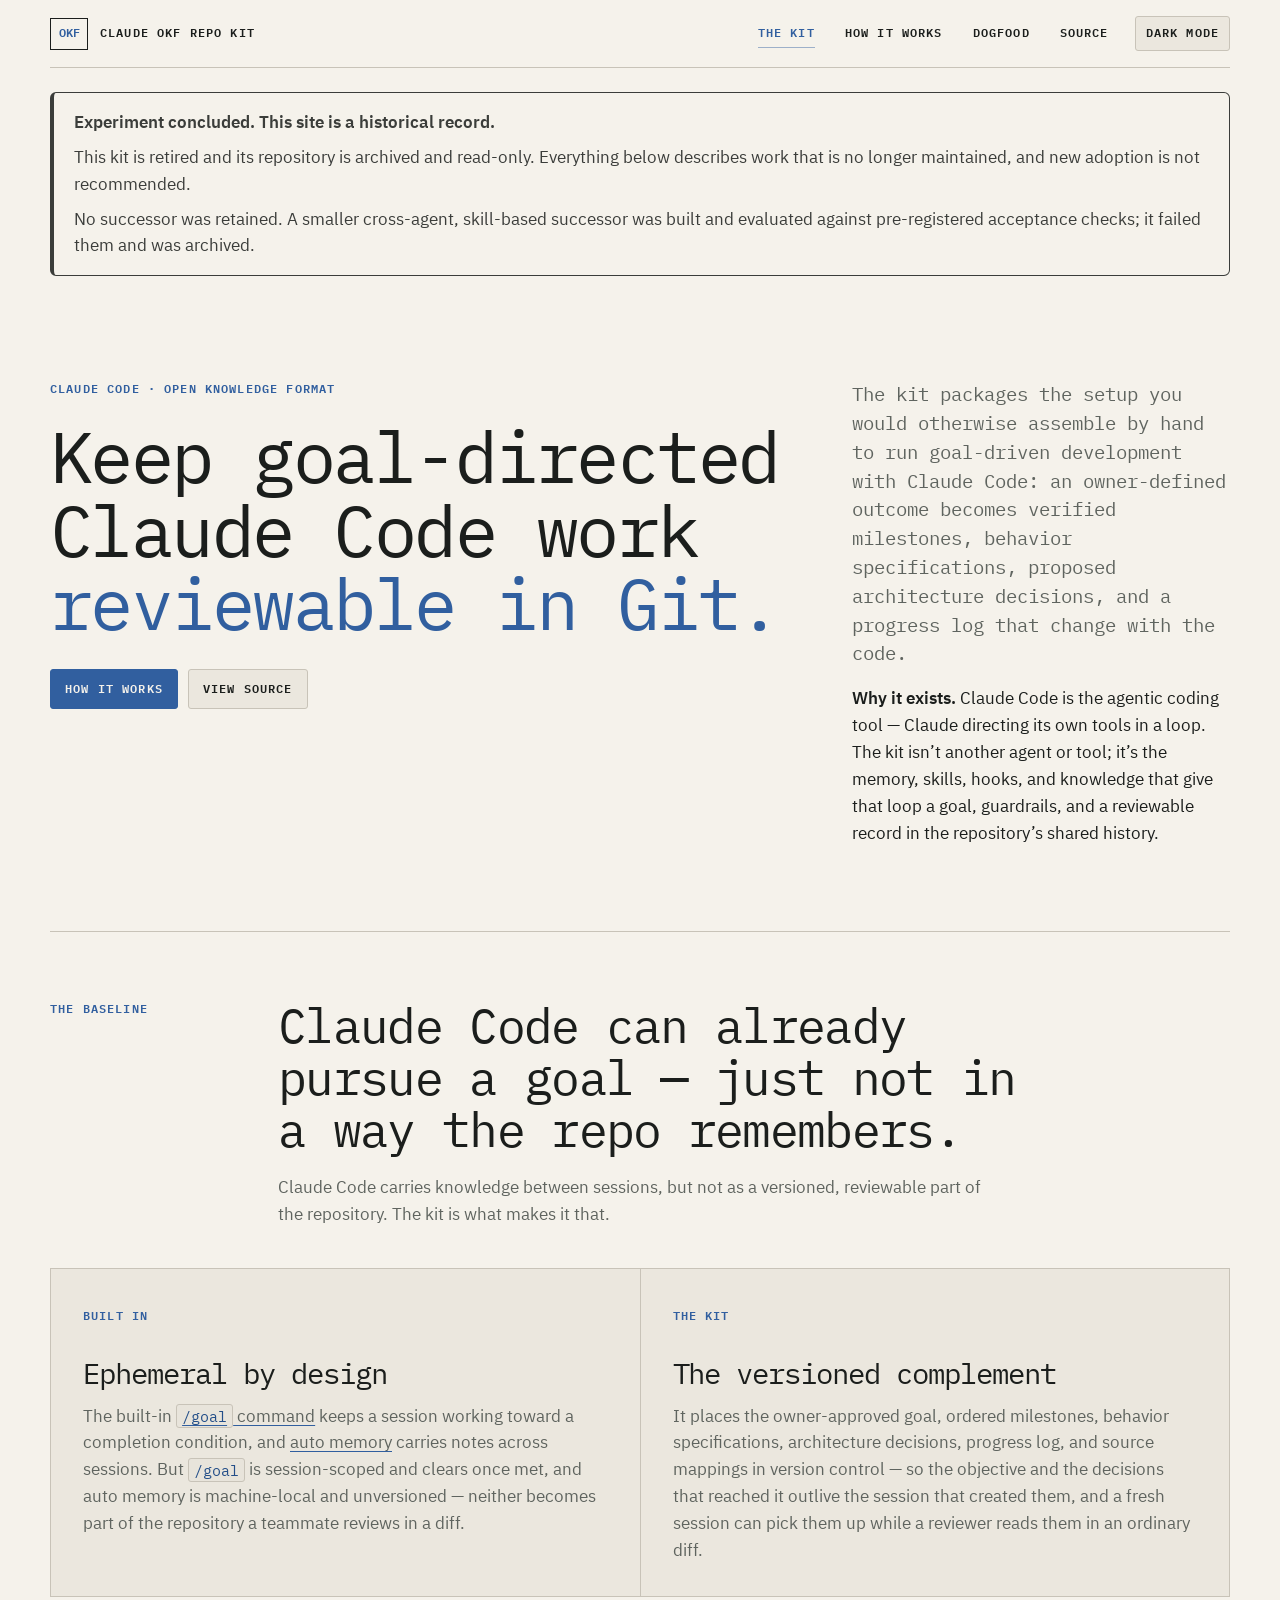
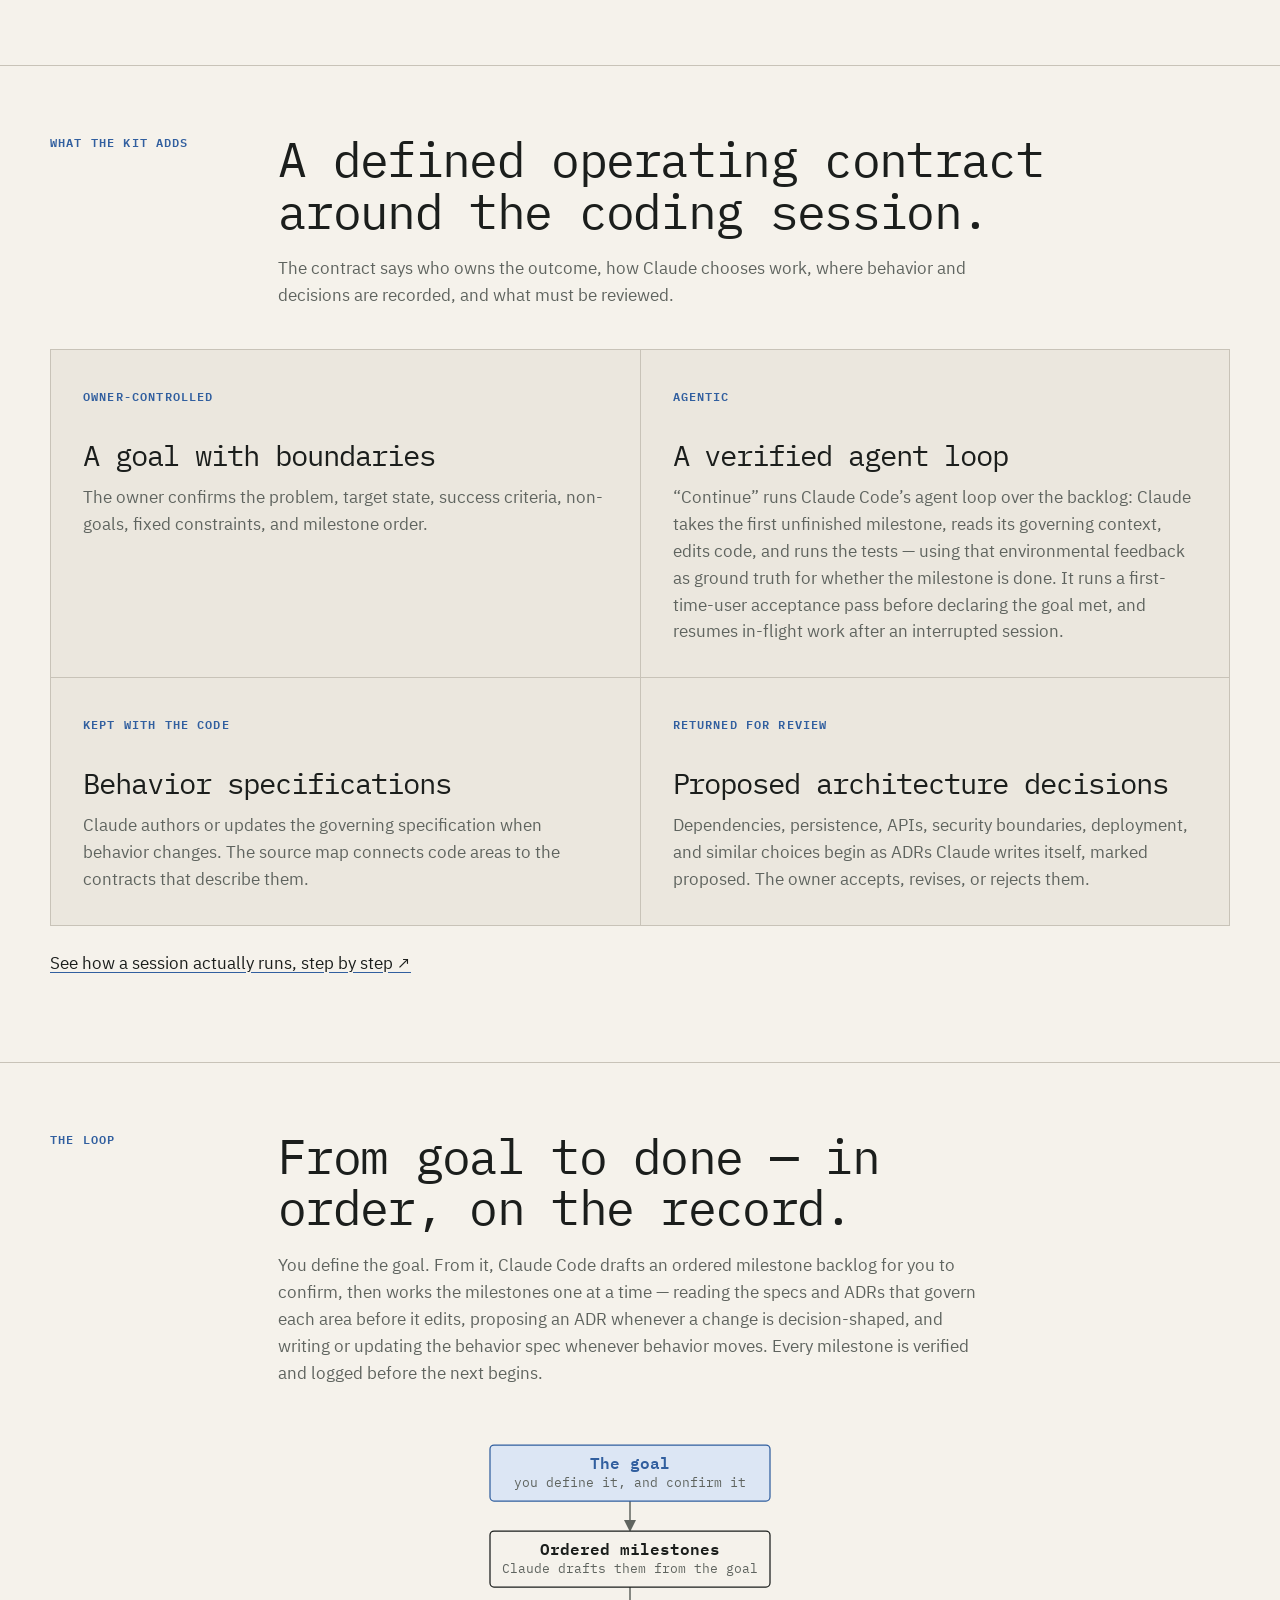
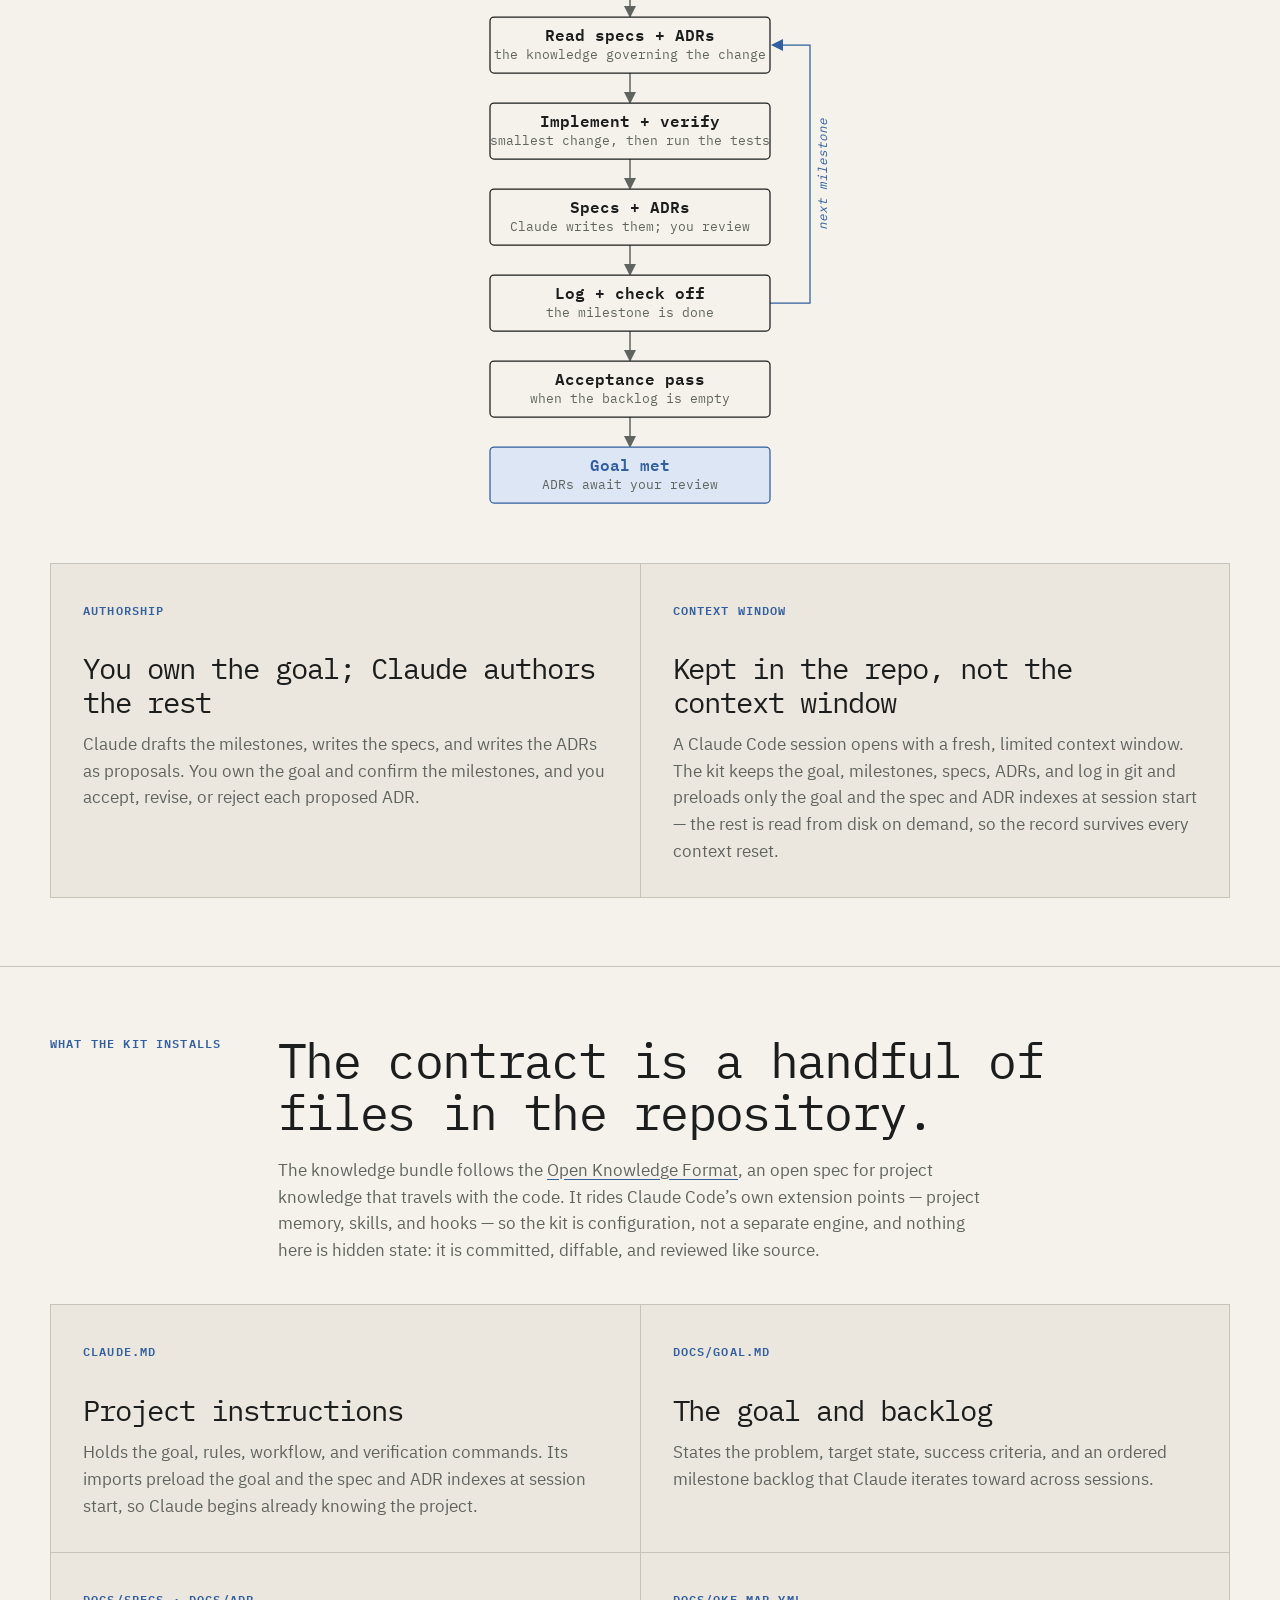
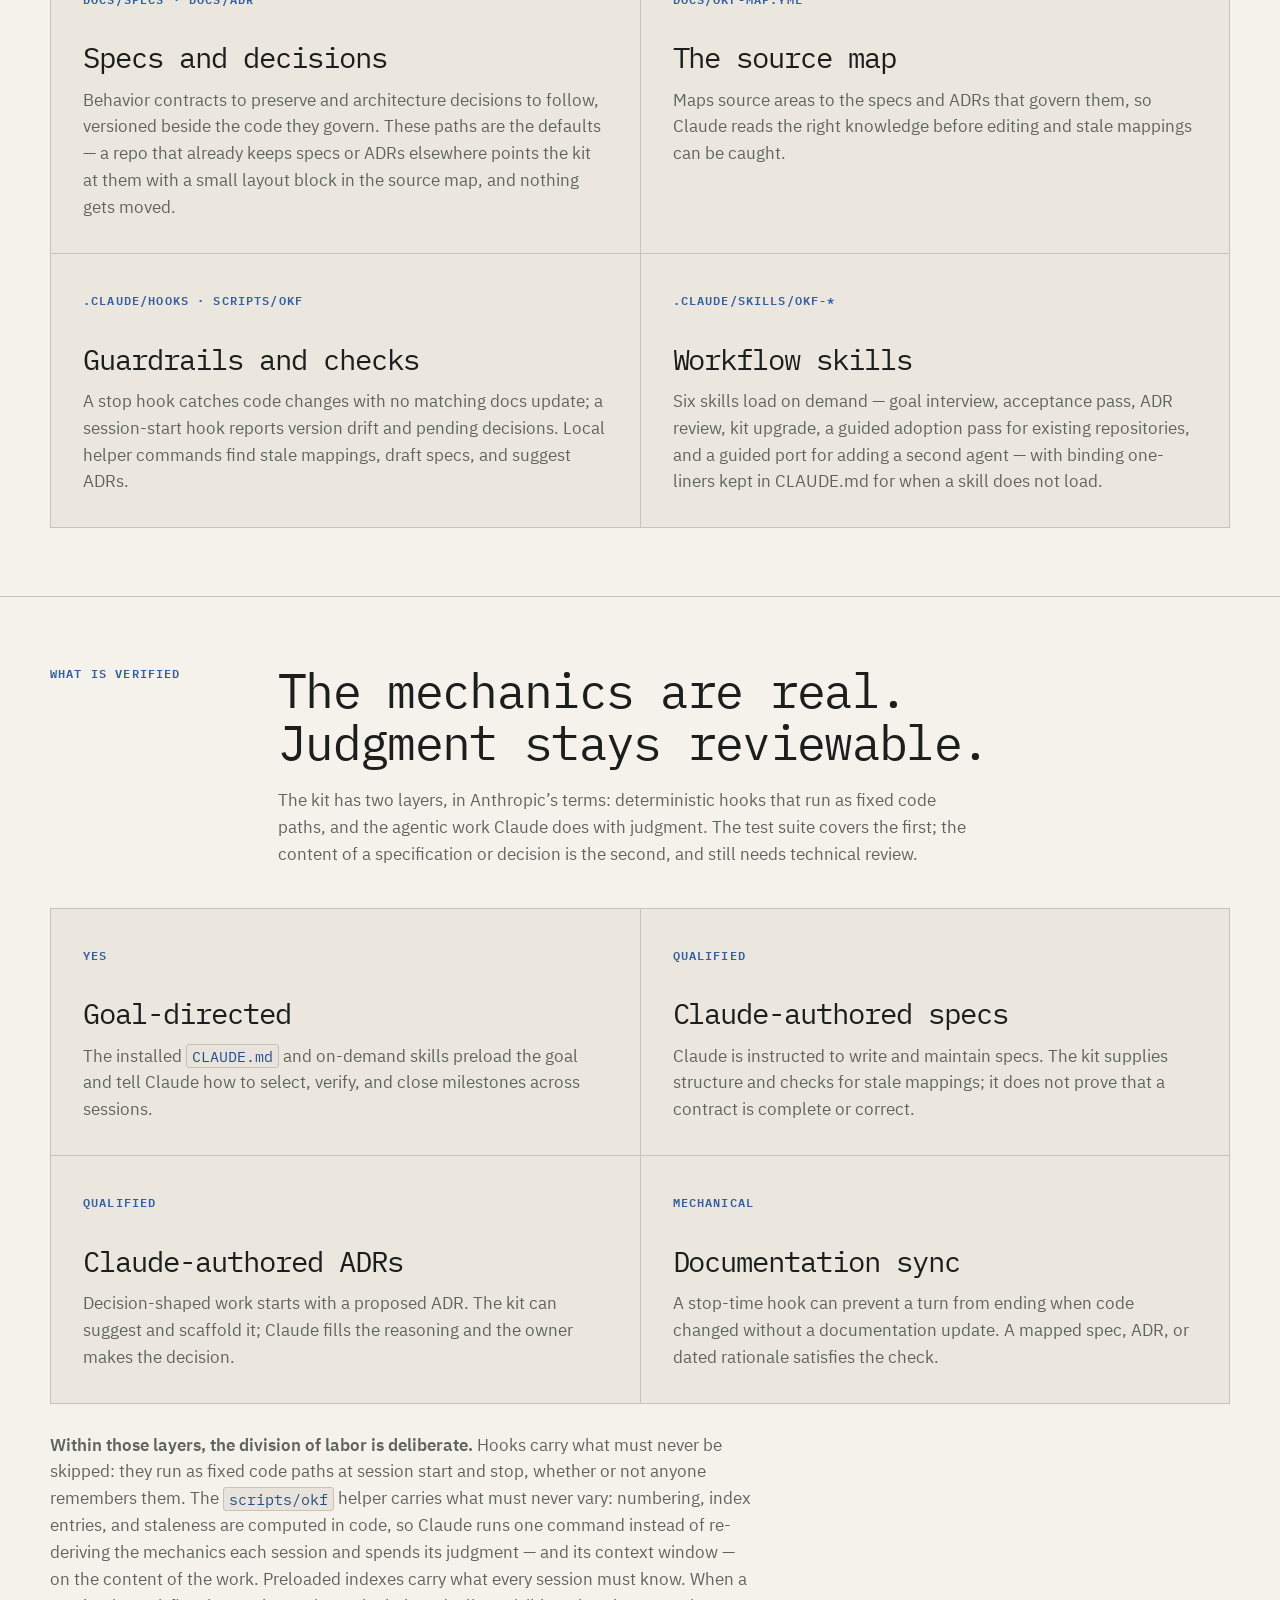
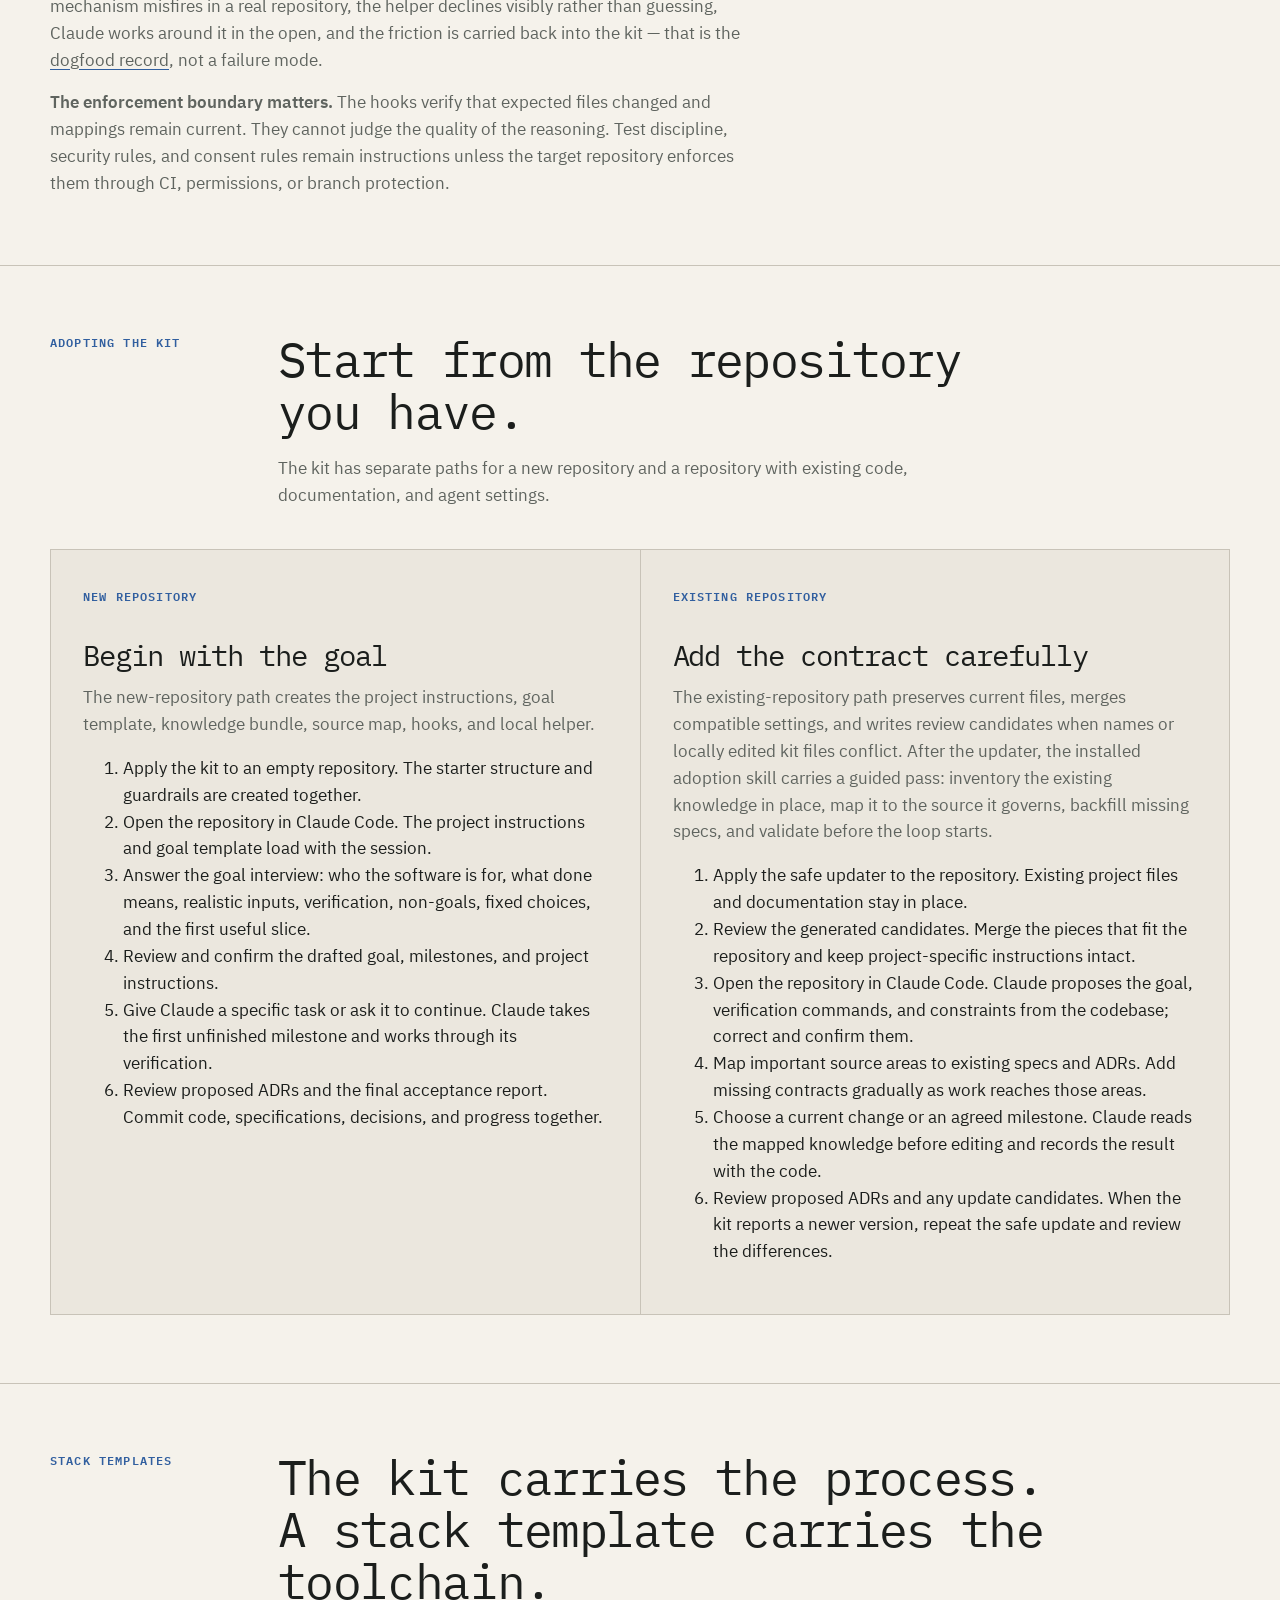
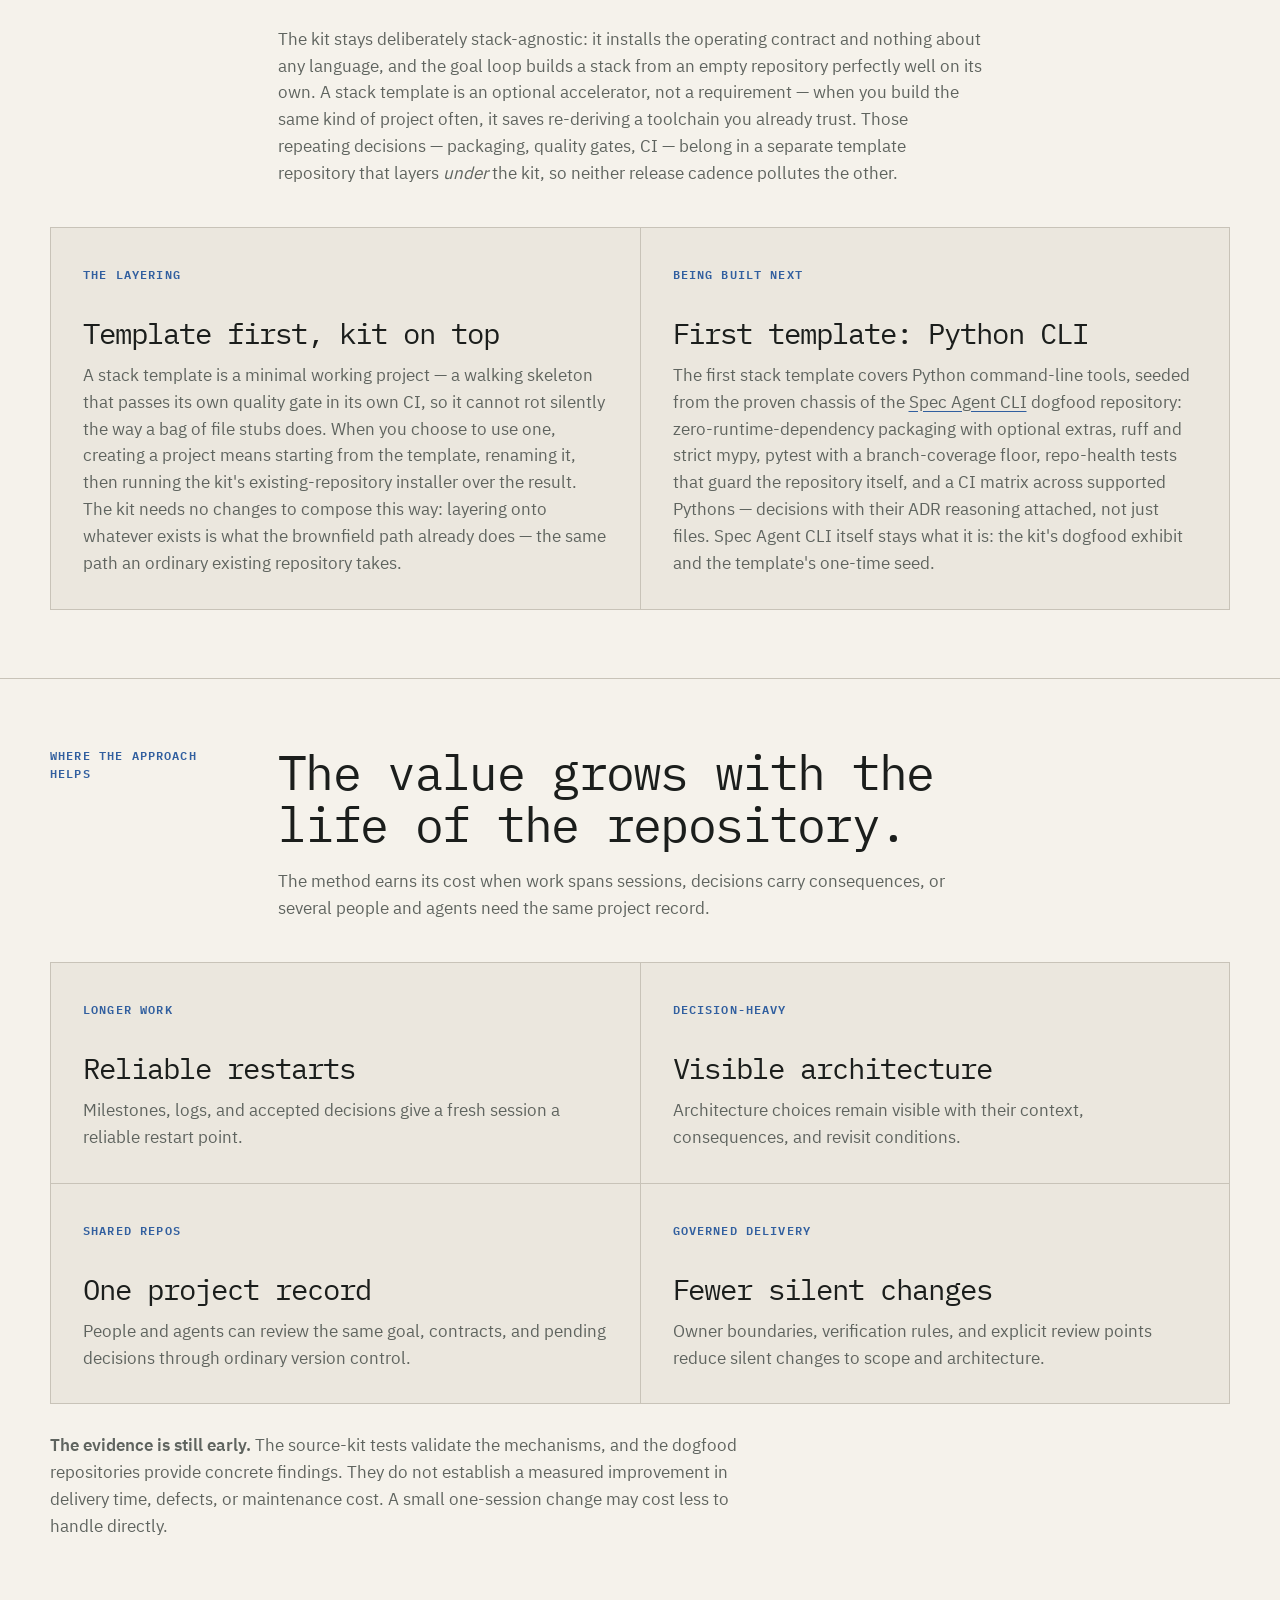
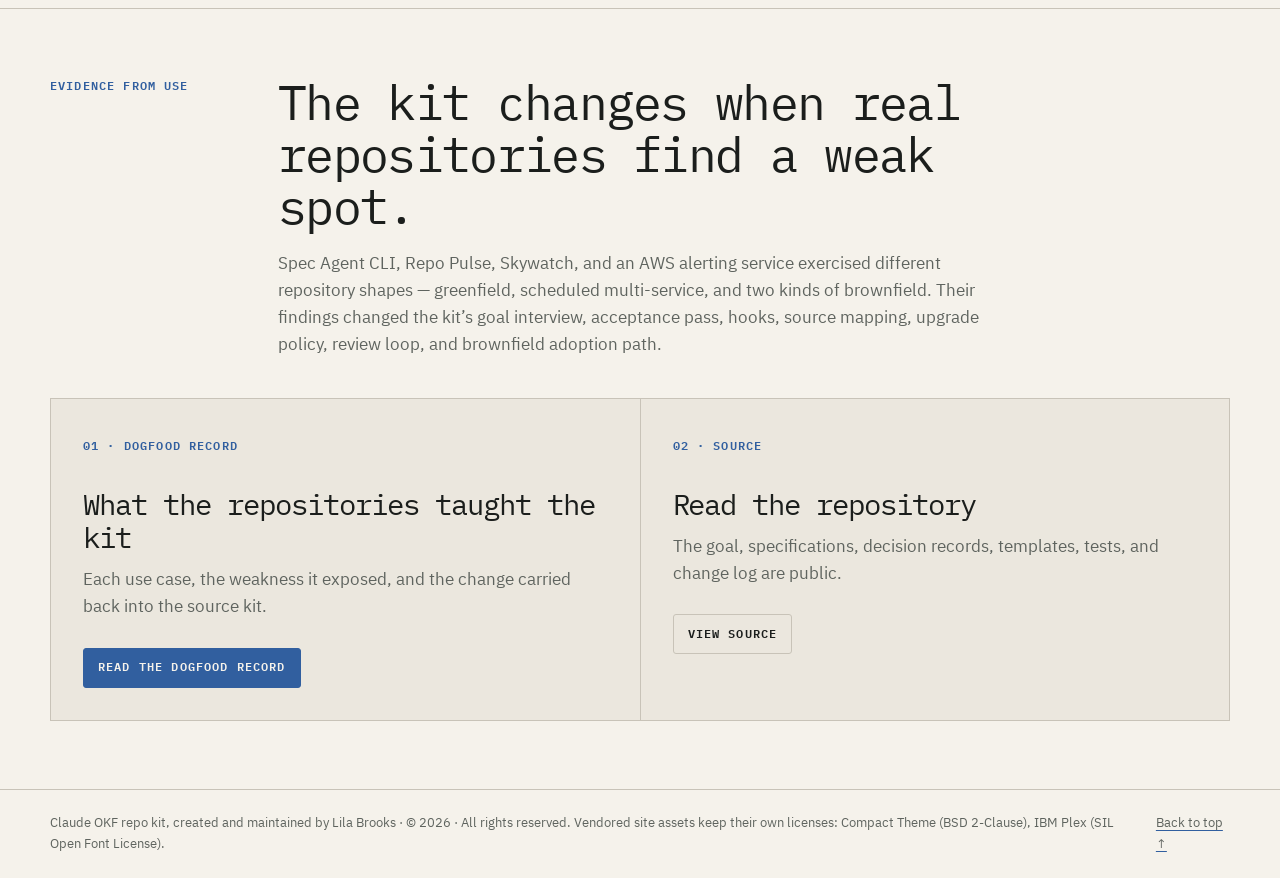
==== commit a6fb92f5: "docs: mark the experiment concluded and freeze the site The existing banner promised a successor wou" ====
--- a/site/index.html
+++ b/site/index.html
@@ -4,7 +4,7 @@
   <meta charset="utf-8">
   <meta name="viewport" content="width=device-width, initial-scale=1">
   <title>Claude OKF repo kit | Lila Brooks</title>
-  <meta name="description" content="The Claude OKF repo kit, created by Lila Brooks, makes goal-directed and specification-governed AI-assisted development with Claude Code reviewable in Git.">
+  <meta name="description" content="Historical record of the Claude OKF repo kit, a concluded experiment by Lila Brooks. The kit is retired, its repository is archived, and no successor was retained.">
   <meta name="author" content="Lila Brooks">
   <link rel="canonical" href="https://lilabrooks.github.io/">
   <meta property="og:type" content="website">
@@ -103,6 +103,13 @@
   </header>
 
   <main id="content">
+    <div class="compact-shell">
+      <div role="note" aria-label="Experiment concluded" style="border:1px solid currentColor;border-left-width:4px;border-radius:6px;padding:1rem 1.25rem;margin:1.5rem 0;opacity:.85">
+        <p style="margin:0 0 .5rem"><strong>Experiment concluded. This site is a historical record.</strong></p>
+        <p style="margin:0 0 .5rem">This kit is retired and its repository is archived and read-only. Everything below describes work that is no longer maintained, and new adoption is not recommended.</p>
+        <p style="margin:0">No successor was retained. A smaller cross-agent, skill-based successor was built and evaluated against pre-registered acceptance checks; it failed them and was archived.</p>
+      </div>
+    </div>
     <div class="compact-hero compact-shell">
       <div>
         <p class="compact-eyebrow">Claude Code · Open Knowledge Format</p>
